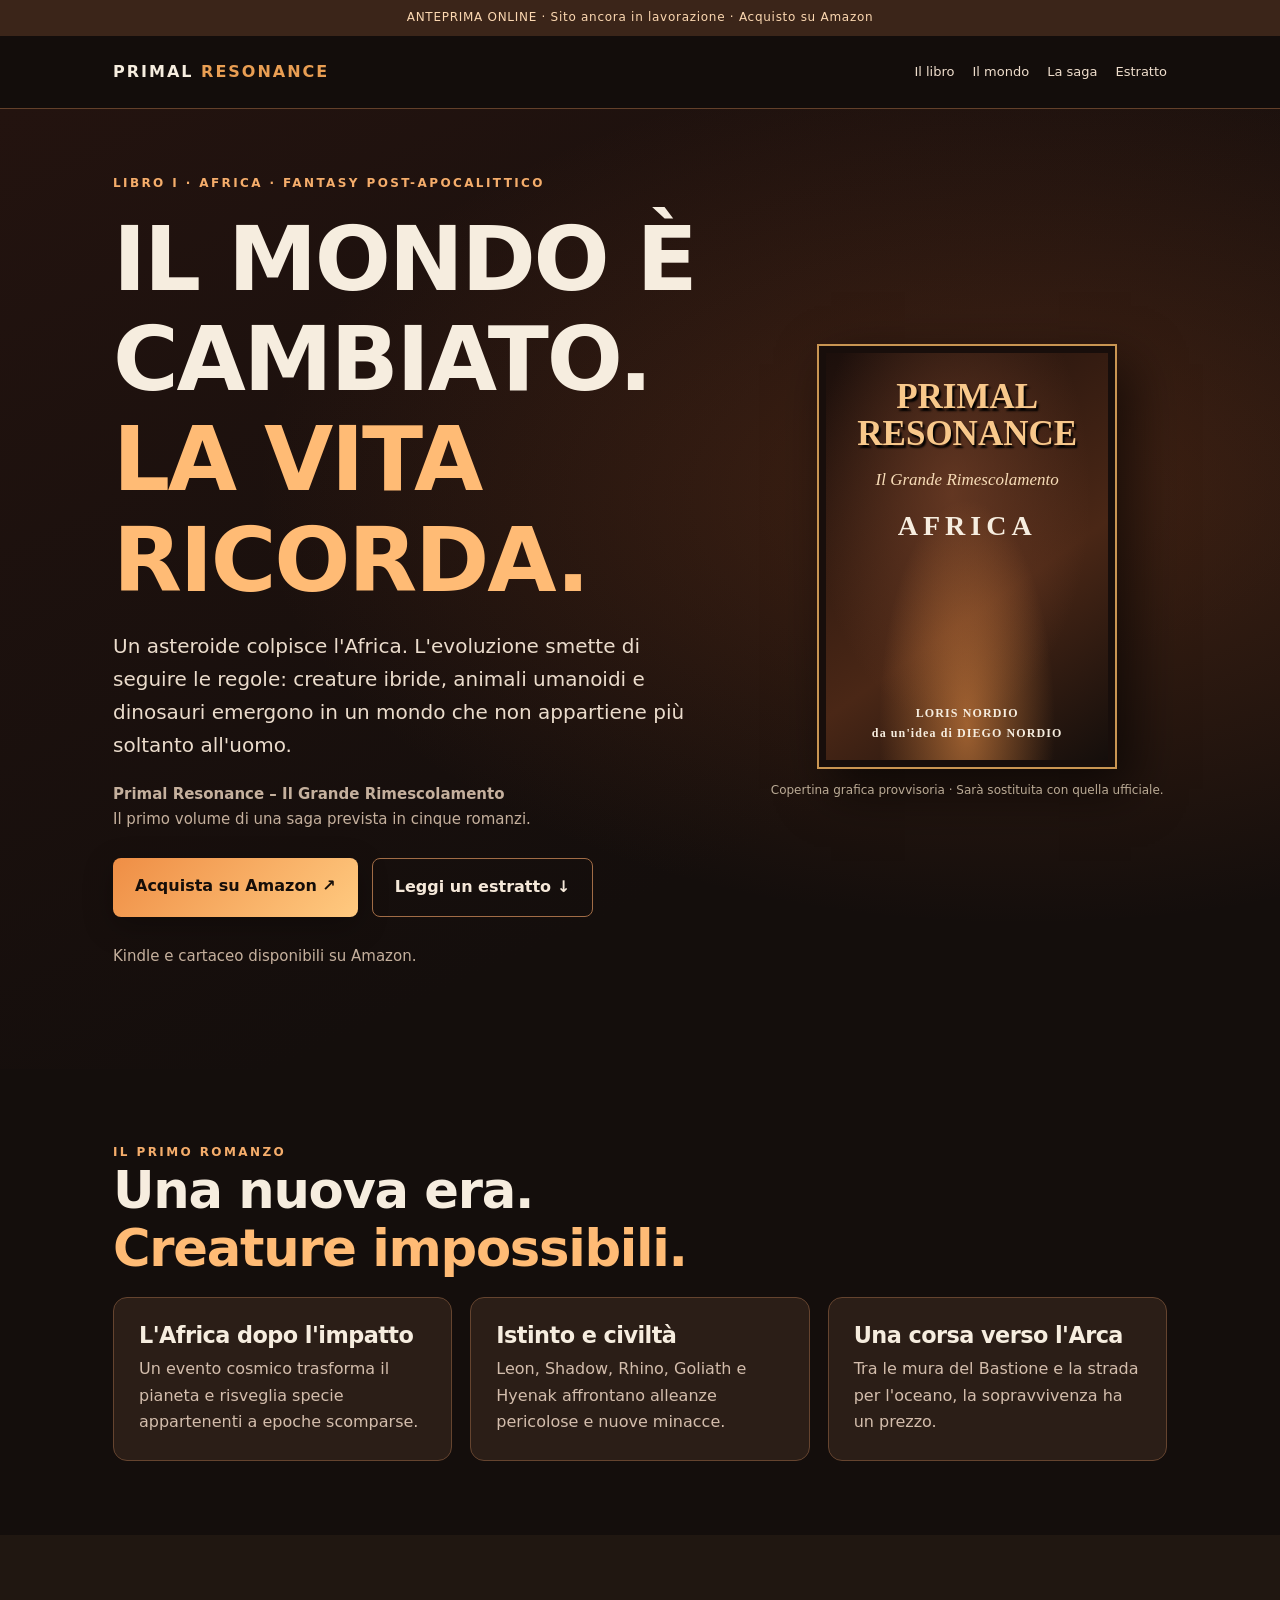
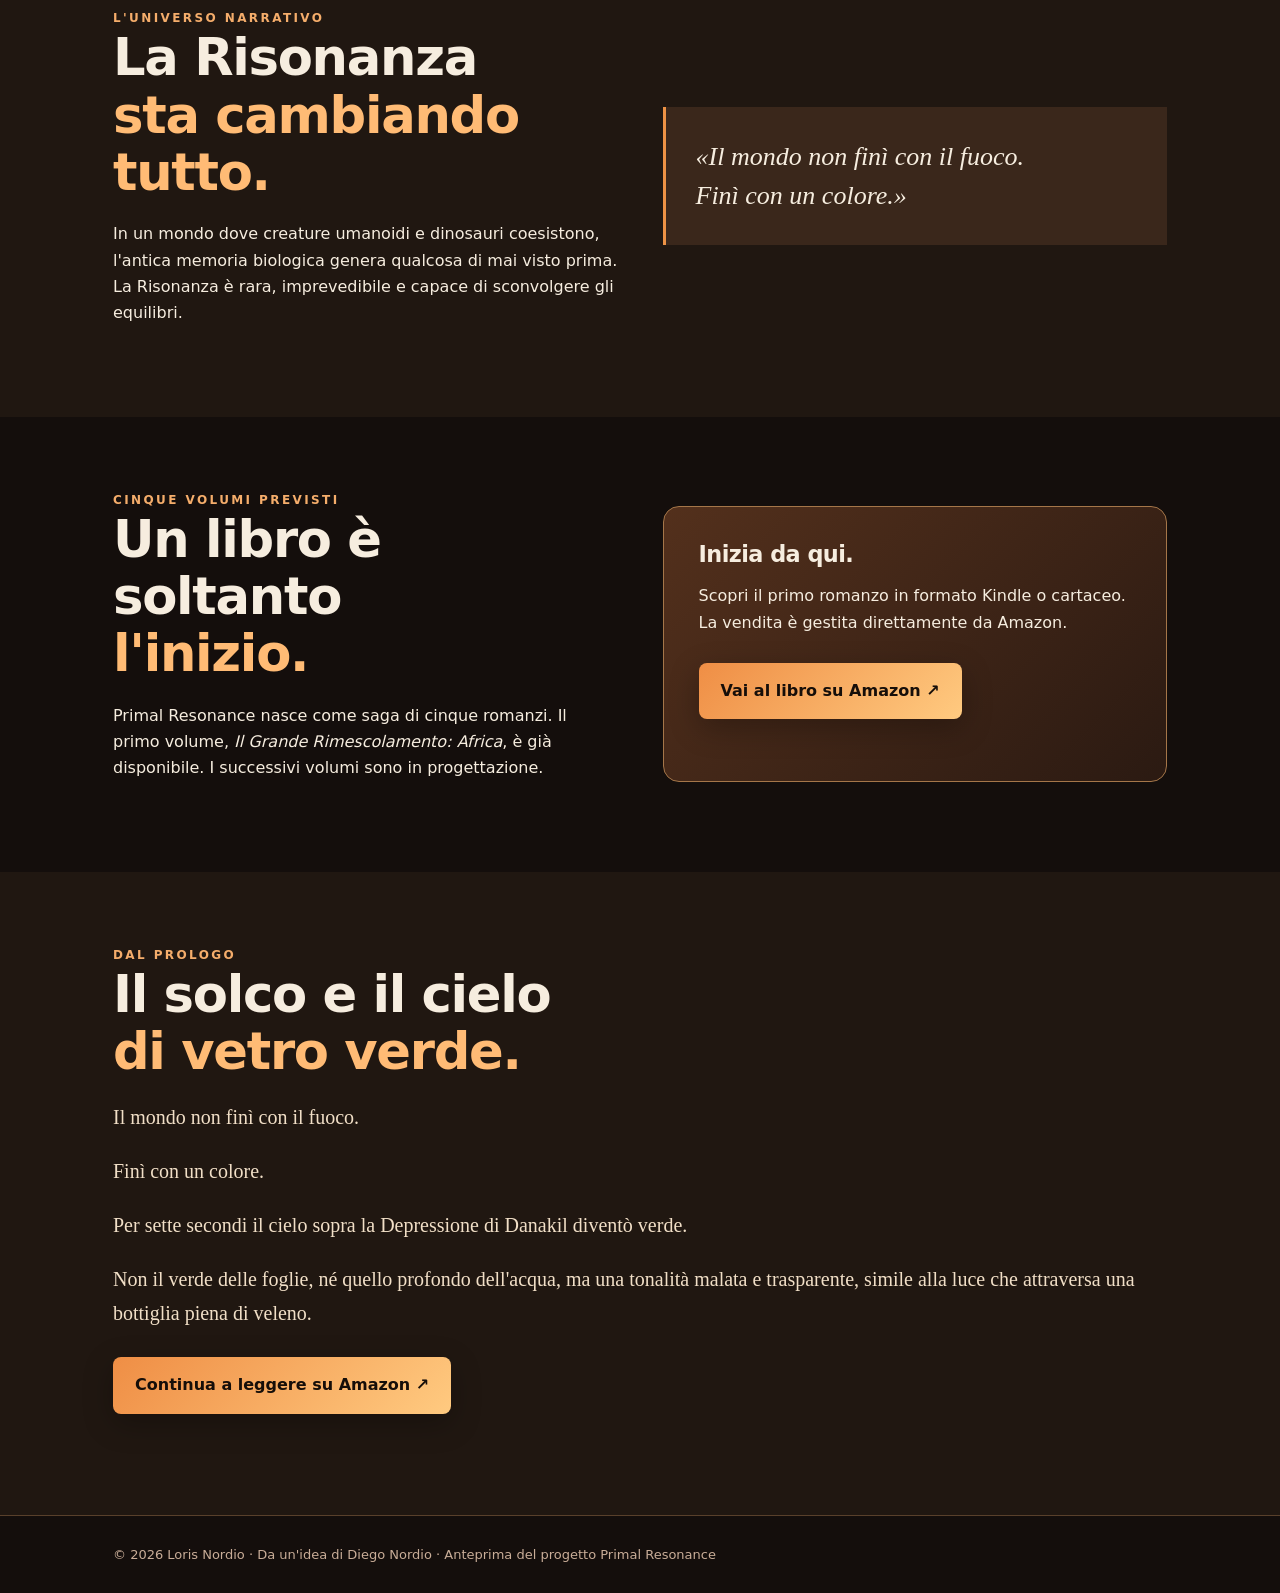
==== previews/primal-resonance/index.html @ 7b635b65 "Add standalone Primal Resonance book site preview" ====
<!doctype html>
<html lang="it"><head><meta charset="UTF-8"><meta name="viewport" content="width=device-width,initial-scale=1"><meta name="robots" content="noindex,nofollow"><meta name="theme-color" content="#150f0c"><title>Primal Resonance · Anteprima del sito</title><meta name="description" content="Primal Resonance - Il Grande Rimescolamento: Africa. Il primo romanzo di una saga prevista in cinque libri.">
<style>
:root{color-scheme:dark}*{box-sizing:border-box}html{scroll-behavior:smooth}body{margin:0;color:#f6eddf;background:#140e0c;font:16px/1.65 system-ui,Segoe UI,Arial,sans-serif}a{color:inherit}h1,h2,h3{line-height:1.12;letter-spacing:-.025em}h1{font-size:clamp(3.4rem,7vw,6.3rem);text-transform:uppercase;margin:15px 0 20px}h2{font-size:clamp(2.25rem,4vw,3.6rem);margin:0 0 20px}h3{font-size:1.4rem;margin:0 0 8px}.gold{color:#ffbb75}.wrap{max-width:1100px;margin:auto;padding:0 23px}.top-note{text-align:center;background:#3b2519;padding:8px 20px;font-size:12px;letter-spacing:.06em;color:#fcd8b1}.navbar{border-bottom:1px solid #63402a;background:#140e0cee;position:sticky;top:0;z-index:4;backdrop-filter:blur(14px)}.navinner{min-height:72px;display:flex;align-items:center;justify-content:space-between;gap:15px}.logo{font-weight:900;text-decoration:none;letter-spacing:2px}.logo b{color:#e99e53}nav{display:flex;gap:18px;flex-wrap:wrap}nav a{font-size:13px;color:#efdecd;text-decoration:none}.hero{padding:65px 0 85px;background:radial-gradient(ellipse at 80% 40%,#a24e234e,transparent 53%),linear-gradient(155deg,#23130f,#140e0c 70%)}.hero-grid{display:grid;grid-template-columns:1.2fr .8fr;align-items:center;gap:55px}.kicker{font-weight:900;text-transform:uppercase;font-size:12px;letter-spacing:2.4px;color:#f5ad6b}.lead{font-size:20px;color:#ebdccc}.detail{color:#c5b09d;font-size:15px}.actions{display:flex;gap:14px;flex-wrap:wrap;margin:27px 0}.button{display:inline-block;border-radius:8px;padding:15px 22px;text-align:center;text-decoration:none;color:#160e09;font-weight:800;background:linear-gradient(135deg,#ef8e45,#ffca80);box-shadow:0 9px 30px #0004}.button.outline{color:#f5e8d9;border:1px solid #a16c46;background:transparent;box-shadow:none}.cover{max-width:300px;height:425px;margin:0 auto;border:2px solid #c99552;box-shadow:14px 20px 48px #0009,inset 0 0 0 7px #180e0b;display:flex;flex-direction:column;justify-content:space-between;align-items:center;text-align:center;padding:33px 20px 24px;background:radial-gradient(ellipse at 50% 90%,#fb9b4b89,transparent 42%),radial-gradient(ellipse at 45% 35%,#80482d96,transparent 60%),linear-gradient(145deg,#1a0e0b,#4a2716 60%,#120d0b)}.cover-title{font:900 35px/1.05 Georgia,serif;text-shadow:2px 3px 2px #000;color:#f8c88b}.cover-sub{font:italic 17px Georgia,serif;margin-top:17px;color:#f7dcb7}.cover-africa{font:900 28px Georgia,serif;letter-spacing:5px;margin-top:20px}.cover-by{font:600 12px/1.7 Georgia,serif;letter-spacing:1.1px}.cover-tip{font-size:12px;color:#baaa95;text-align:center}.section{padding:74px 0}.light{background:#201711}.cards{display:grid;grid-template-columns:repeat(3,1fr);gap:18px}.card{padding:25px;background:#2b1e17;border:1px solid #65442f;border-radius:14px}.card p{color:#d3bdac;margin:8px 0 0}.two{display:grid;grid-template-columns:1fr 1fr;gap:45px;align-items:center}.quote{padding:30px;border-left:3px solid #ed9245;background:#3a271b;font:italic 26px/1.5 Georgia,serif}.panel{padding:35px;background:linear-gradient(135deg,#53301c,#2b1a12);border:1px solid #a57649;border-radius:16px}.excerpt{font:20px/1.7 Georgia,serif;color:#f1dfc7}.footer{border-top:1px solid #59402b;padding:28px 0;color:#c9ad98;font-size:13px}
@media(max-width:800px){.navinner{display:block;padding:14px 0}nav{gap:12px;margin-top:10px}.hero-grid,.two{grid-template-columns:1fr;gap:34px}.cards{grid-template-columns:1fr}.hero{padding:45px 0}.section{padding:55px 0}.cover{width:240px;height:350px}.cover-title{font-size:27px}.cover-africa{font-size:22px}.actions .button{width:100%}}
</style></head><body>
<div class="top-note">ANTEPRIMA ONLINE · Sito ancora in lavorazione · Acquisto su Amazon</div>
<header class="navbar"><div class="wrap navinner"><a class="logo" href="#inizio">PRIMAL <b>RESONANCE</b></a><nav><a href="#libro">Il libro</a><a href="#mondo">Il mondo</a><a href="#saga">La saga</a><a href="#estratto">Estratto</a></nav></div></header>
<main>
<section id="inizio" class="hero"><div class="wrap hero-grid"><div><div class="kicker">Libro I · Africa · Fantasy post-apocalittico</div><h1>Il mondo è cambiato.<br><span class="gold">La vita ricorda.</span></h1><p class="lead">Un asteroide colpisce l'Africa. L'evoluzione smette di seguire le regole: creature ibride, animali umanoidi e dinosauri emergono in un mondo che non appartiene più soltanto all'uomo.</p><p class="detail"><b>Primal Resonance – Il Grande Rimescolamento</b><br>Il primo volume di una saga prevista in cinque romanzi.</p><div class="actions"><a class="button" href="https://amzn.eu/d/0b8uxU1U" target="_blank" rel="noopener">Acquista su Amazon ↗</a><a class="button outline" href="#estratto">Leggi un estratto ↓</a></div><p class="detail">Kindle e cartaceo disponibili su Amazon.</p></div><div><div class="cover" role="img" aria-label="Illustrazione provvisoria della copertina Primal Resonance"><div><div class="cover-title">PRIMAL<br>RESONANCE</div><div class="cover-sub">Il Grande Rimescolamento</div><div class="cover-africa">AFRICA</div></div><div class="cover-by">LORIS NORDIO<br>da un'idea di DIEGO NORDIO</div></div><p class="cover-tip">Copertina grafica provvisoria · Sarà sostituita con quella ufficiale.</p></div></div></section>
<section id="libro" class="section"><div class="wrap"><div class="kicker">Il primo romanzo</div><h2>Una nuova era.<br><span class="gold">Creature impossibili.</span></h2><div class="cards"><div class="card"><h3>L'Africa dopo l'impatto</h3><p>Un evento cosmico trasforma il pianeta e risveglia specie appartenenti a epoche scomparse.</p></div><div class="card"><h3>Istinto e civiltà</h3><p>Leon, Shadow, Rhino, Goliath e Hyenak affrontano alleanze pericolose e nuove minacce.</p></div><div class="card"><h3>Una corsa verso l'Arca</h3><p>Tra le mura del Bastione e la strada per l'oceano, la sopravvivenza ha un prezzo.</p></div></div></div></section>
<section id="mondo" class="section light"><div class="wrap two"><div><div class="kicker">L'universo narrativo</div><h2>La Risonanza<br><span class="gold">sta cambiando tutto.</span></h2><p>In un mondo dove creature umanoidi e dinosauri coesistono, l'antica memoria biologica genera qualcosa di mai visto prima. La Risonanza è rara, imprevedibile e capace di sconvolgere gli equilibri.</p></div><div class="quote">«Il mondo non finì con il fuoco.<br>Finì con un colore.»</div></div></section>
<section id="saga" class="section"><div class="wrap two"><div><div class="kicker">Cinque volumi previsti</div><h2>Un libro è soltanto<br><span class="gold">l'inizio.</span></h2><p>Primal Resonance nasce come saga di cinque romanzi. Il primo volume, <i>Il Grande Rimescolamento: Africa</i>, è già disponibile. I successivi volumi sono in progettazione.</p></div><div class="panel"><h3>Inizia da qui.</h3><p>Scopri il primo romanzo in formato Kindle o cartaceo. La vendita è gestita direttamente da Amazon.</p><div class="actions"><a class="button" href="https://amzn.eu/d/0b8uxU1U" target="_blank" rel="noopener">Vai al libro su Amazon ↗</a></div></div></div></section>
<section id="estratto" class="section light"><div class="wrap"><div class="kicker">Dal prologo</div><h2>Il solco e il cielo<br><span class="gold">di vetro verde.</span></h2><div class="excerpt"><p>Il mondo non finì con il fuoco.</p><p>Finì con un colore.</p><p>Per sette secondi il cielo sopra la Depressione di Danakil diventò verde.</p><p>Non il verde delle foglie, né quello profondo dell'acqua, ma una tonalità malata e trasparente, simile alla luce che attraversa una bottiglia piena di veleno.</p></div><div class="actions"><a class="button" href="https://amzn.eu/d/0b8uxU1U" target="_blank" rel="noopener">Continua a leggere su Amazon ↗</a></div></div></section>
</main><footer class="footer"><div class="wrap">© 2026 Loris Nordio · Da un'idea di Diego Nordio · Anteprima del progetto Primal Resonance</div></footer>
</body></html>
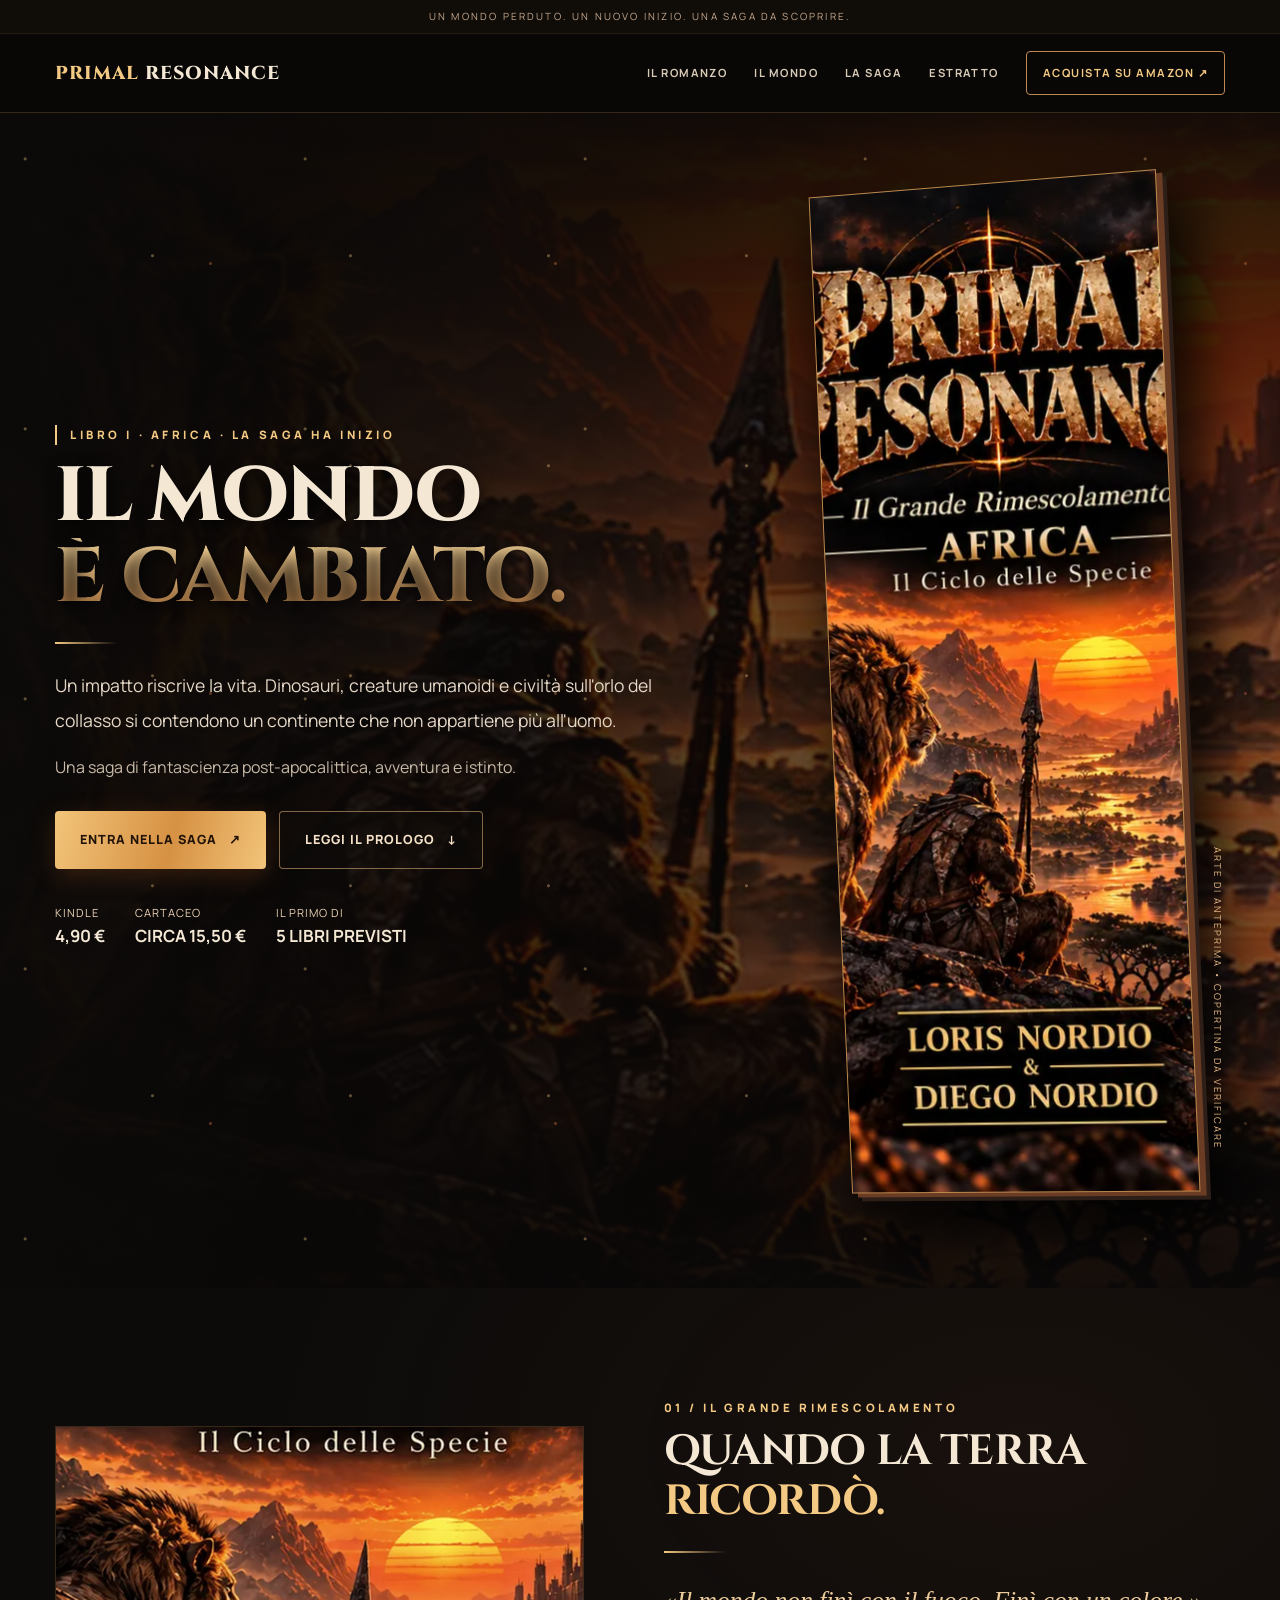
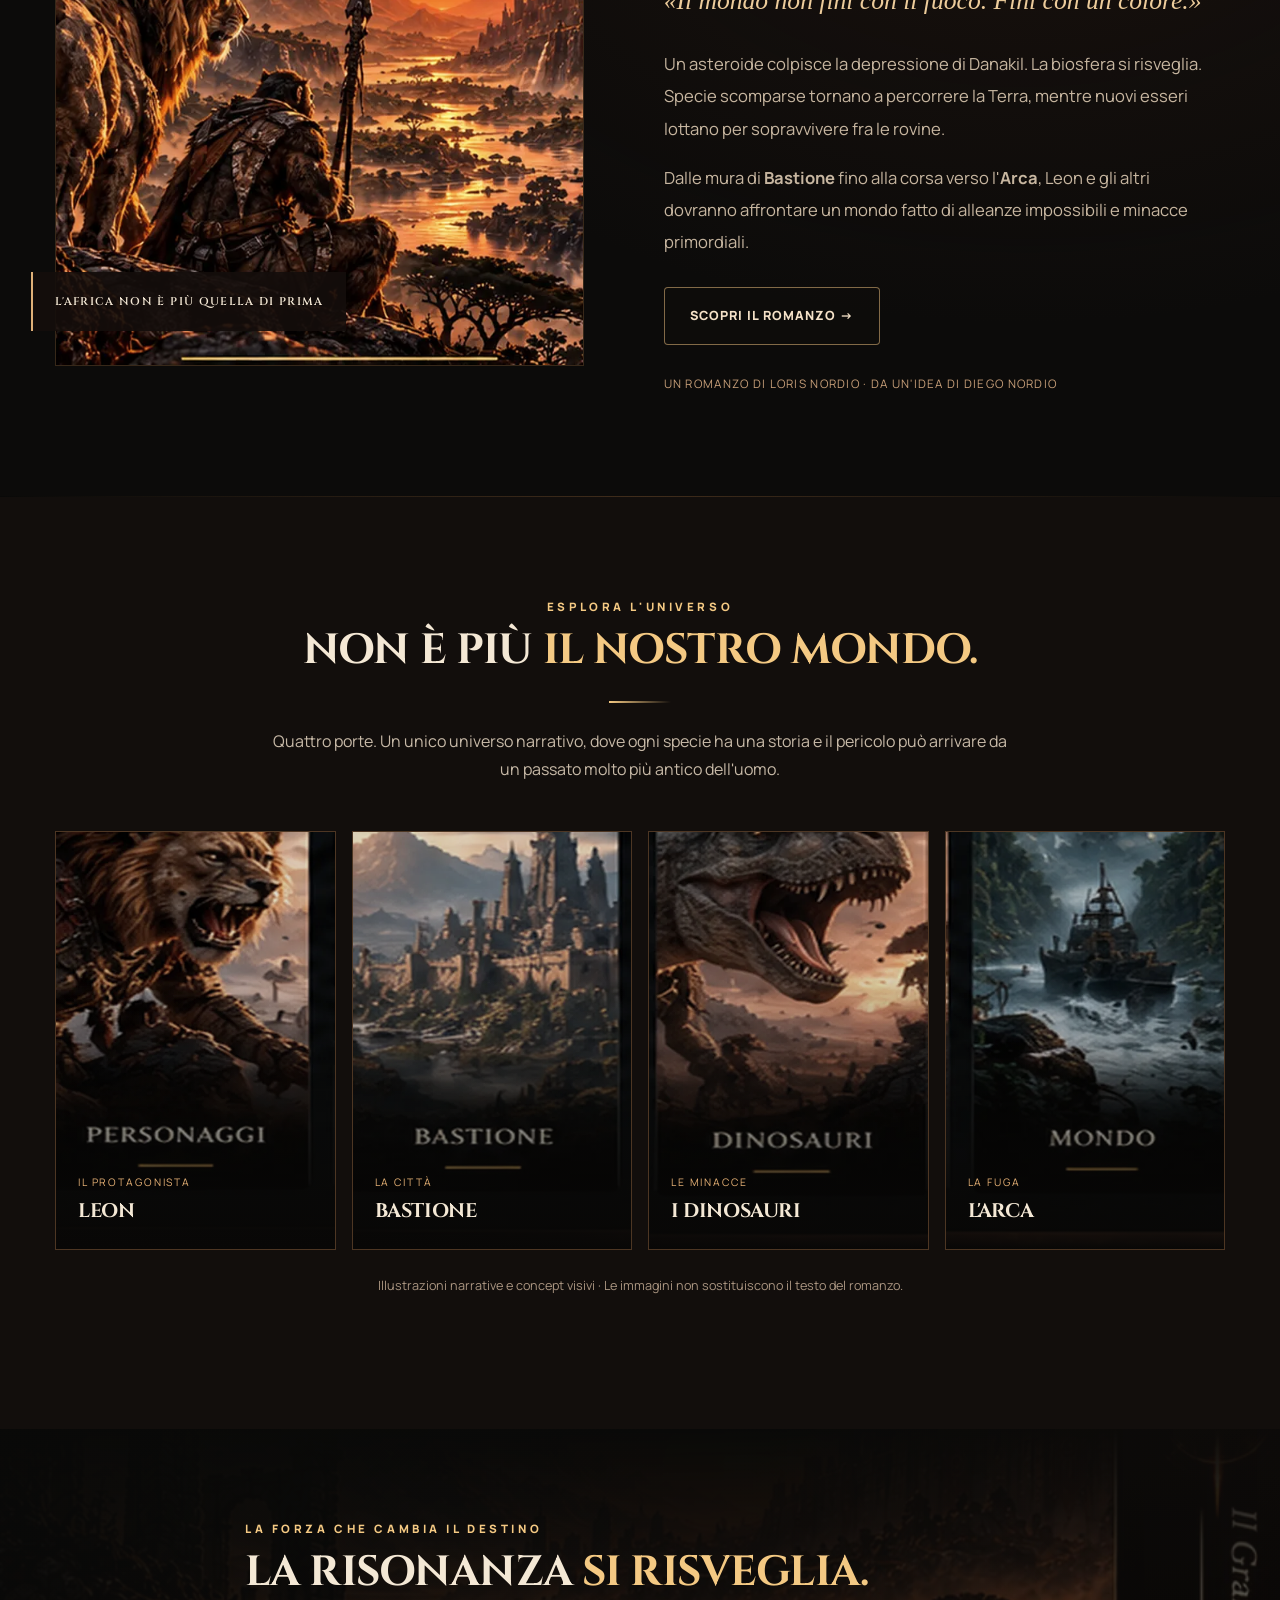
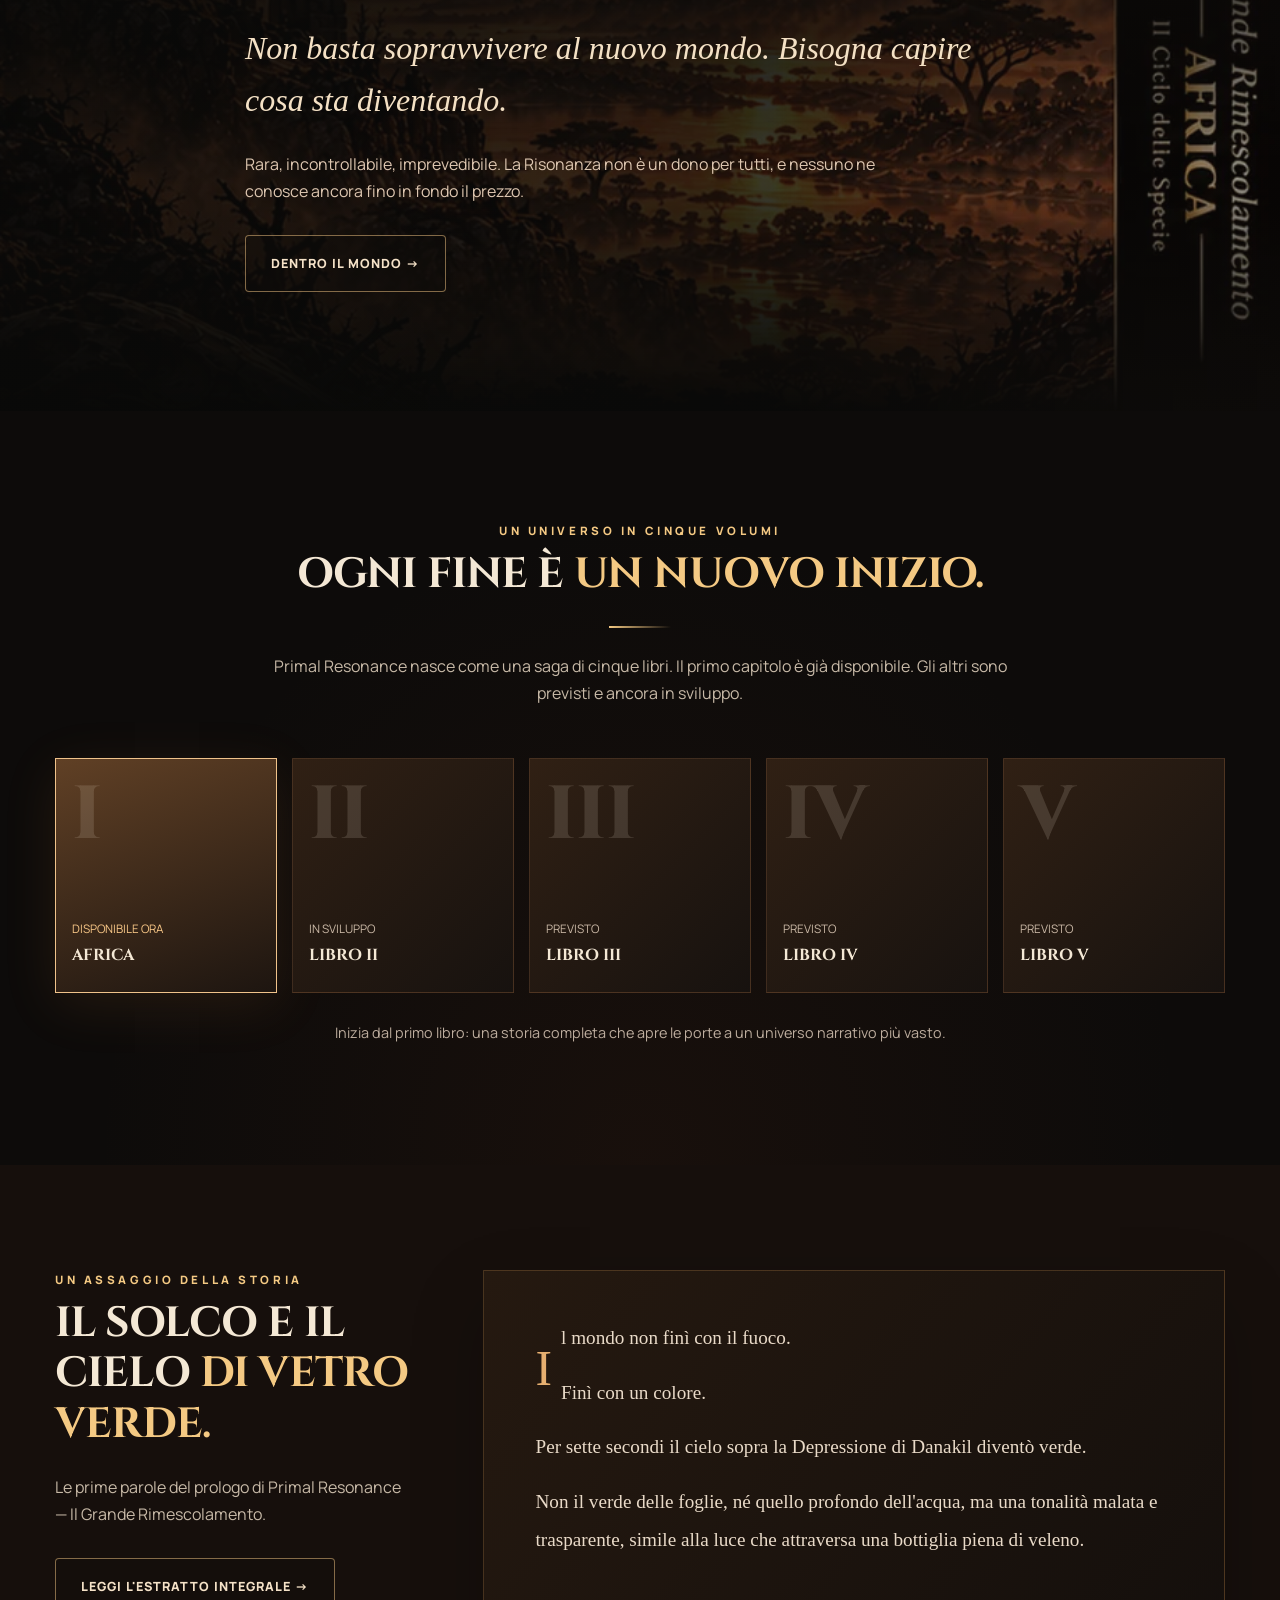
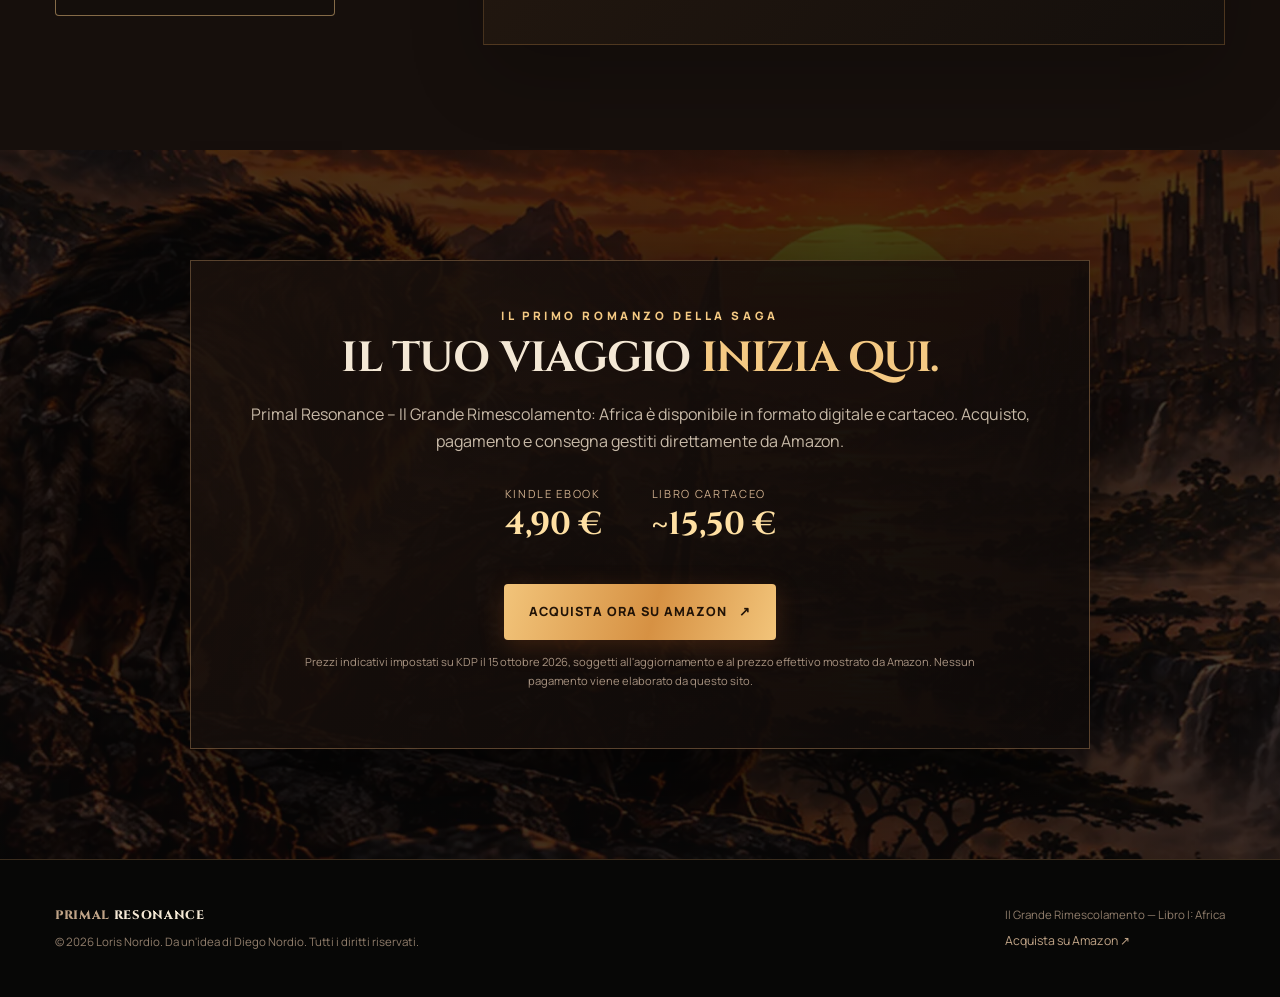
==== commit b597a8b7: "Launch Primal Resonance cinematic five-page preview" ====
--- a/previews/primal-resonance/index.html
+++ b/previews/primal-resonance/index.html
@@ -1,16 +1,9 @@
-<!doctype html>
-<html lang="it"><head><meta charset="UTF-8"><meta name="viewport" content="width=device-width,initial-scale=1"><meta name="robots" content="noindex,nofollow"><meta name="theme-color" content="#150f0c"><title>Primal Resonance · Anteprima del sito</title><meta name="description" content="Primal Resonance - Il Grande Rimescolamento: Africa. Il primo romanzo di una saga prevista in cinque libri.">
-<style>
-:root{color-scheme:dark}*{box-sizing:border-box}html{scroll-behavior:smooth}body{margin:0;color:#f6eddf;background:#140e0c;font:16px/1.65 system-ui,Segoe UI,Arial,sans-serif}a{color:inherit}h1,h2,h3{line-height:1.12;letter-spacing:-.025em}h1{font-size:clamp(3.4rem,7vw,6.3rem);text-transform:uppercase;margin:15px 0 20px}h2{font-size:clamp(2.25rem,4vw,3.6rem);margin:0 0 20px}h3{font-size:1.4rem;margin:0 0 8px}.gold{color:#ffbb75}.wrap{max-width:1100px;margin:auto;padding:0 23px}.top-note{text-align:center;background:#3b2519;padding:8px 20px;font-size:12px;letter-spacing:.06em;color:#fcd8b1}.navbar{border-bottom:1px solid #63402a;background:#140e0cee;position:sticky;top:0;z-index:4;backdrop-filter:blur(14px)}.navinner{min-height:72px;display:flex;align-items:center;justify-content:space-between;gap:15px}.logo{font-weight:900;text-decoration:none;letter-spacing:2px}.logo b{color:#e99e53}nav{display:flex;gap:18px;flex-wrap:wrap}nav a{font-size:13px;color:#efdecd;text-decoration:none}.hero{padding:65px 0 85px;background:radial-gradient(ellipse at 80% 40%,#a24e234e,transparent 53%),linear-gradient(155deg,#23130f,#140e0c 70%)}.hero-grid{display:grid;grid-template-columns:1.2fr .8fr;align-items:center;gap:55px}.kicker{font-weight:900;text-transform:uppercase;font-size:12px;letter-spacing:2.4px;color:#f5ad6b}.lead{font-size:20px;color:#ebdccc}.detail{color:#c5b09d;font-size:15px}.actions{display:flex;gap:14px;flex-wrap:wrap;margin:27px 0}.button{display:inline-block;border-radius:8px;padding:15px 22px;text-align:center;text-decoration:none;color:#160e09;font-weight:800;background:linear-gradient(135deg,#ef8e45,#ffca80);box-shadow:0 9px 30px #0004}.button.outline{color:#f5e8d9;border:1px solid #a16c46;background:transparent;box-shadow:none}.cover{max-width:300px;height:425px;margin:0 auto;border:2px solid #c99552;box-shadow:14px 20px 48px #0009,inset 0 0 0 7px #180e0b;display:flex;flex-direction:column;justify-content:space-between;align-items:center;text-align:center;padding:33px 20px 24px;background:radial-gradient(ellipse at 50% 90%,#fb9b4b89,transparent 42%),radial-gradient(ellipse at 45% 35%,#80482d96,transparent 60%),linear-gradient(145deg,#1a0e0b,#4a2716 60%,#120d0b)}.cover-title{font:900 35px/1.05 Georgia,serif;text-shadow:2px 3px 2px #000;color:#f8c88b}.cover-sub{font:italic 17px Georgia,serif;margin-top:17px;color:#f7dcb7}.cover-africa{font:900 28px Georgia,serif;letter-spacing:5px;margin-top:20px}.cover-by{font:600 12px/1.7 Georgia,serif;letter-spacing:1.1px}.cover-tip{font-size:12px;color:#baaa95;text-align:center}.section{padding:74px 0}.light{background:#201711}.cards{display:grid;grid-template-columns:repeat(3,1fr);gap:18px}.card{padding:25px;background:#2b1e17;border:1px solid #65442f;border-radius:14px}.card p{color:#d3bdac;margin:8px 0 0}.two{display:grid;grid-template-columns:1fr 1fr;gap:45px;align-items:center}.quote{padding:30px;border-left:3px solid #ed9245;background:#3a271b;font:italic 26px/1.5 Georgia,serif}.panel{padding:35px;background:linear-gradient(135deg,#53301c,#2b1a12);border:1px solid #a57649;border-radius:16px}.excerpt{font:20px/1.7 Georgia,serif;color:#f1dfc7}.footer{border-top:1px solid #59402b;padding:28px 0;color:#c9ad98;font-size:13px}
-@media(max-width:800px){.navinner{display:block;padding:14px 0}nav{gap:12px;margin-top:10px}.hero-grid,.two{grid-template-columns:1fr;gap:34px}.cards{grid-template-columns:1fr}.hero{padding:45px 0}.section{padding:55px 0}.cover{width:240px;height:350px}.cover-title{font-size:27px}.cover-africa{font-size:22px}.actions .button{width:100%}}
-</style></head><body>
-<div class="top-note">ANTEPRIMA ONLINE · Sito ancora in lavorazione · Acquisto su Amazon</div>
-<header class="navbar"><div class="wrap navinner"><a class="logo" href="#inizio">PRIMAL <b>RESONANCE</b></a><nav><a href="#libro">Il libro</a><a href="#mondo">Il mondo</a><a href="#saga">La saga</a><a href="#estratto">Estratto</a></nav></div></header>
-<main>
-<section id="inizio" class="hero"><div class="wrap hero-grid"><div><div class="kicker">Libro I · Africa · Fantasy post-apocalittico</div><h1>Il mondo è cambiato.<br><span class="gold">La vita ricorda.</span></h1><p class="lead">Un asteroide colpisce l'Africa. L'evoluzione smette di seguire le regole: creature ibride, animali umanoidi e dinosauri emergono in un mondo che non appartiene più soltanto all'uomo.</p><p class="detail"><b>Primal Resonance – Il Grande Rimescolamento</b><br>Il primo volume di una saga prevista in cinque romanzi.</p><div class="actions"><a class="button" href="https://amzn.eu/d/0b8uxU1U" target="_blank" rel="noopener">Acquista su Amazon ↗</a><a class="button outline" href="#estratto">Leggi un estratto ↓</a></div><p class="detail">Kindle e cartaceo disponibili su Amazon.</p></div><div><div class="cover" role="img" aria-label="Illustrazione provvisoria della copertina Primal Resonance"><div><div class="cover-title">PRIMAL<br>RESONANCE</div><div class="cover-sub">Il Grande Rimescolamento</div><div class="cover-africa">AFRICA</div></div><div class="cover-by">LORIS NORDIO<br>da un'idea di DIEGO NORDIO</div></div><p class="cover-tip">Copertina grafica provvisoria · Sarà sostituita con quella ufficiale.</p></div></div></section>
-<section id="libro" class="section"><div class="wrap"><div class="kicker">Il primo romanzo</div><h2>Una nuova era.<br><span class="gold">Creature impossibili.</span></h2><div class="cards"><div class="card"><h3>L'Africa dopo l'impatto</h3><p>Un evento cosmico trasforma il pianeta e risveglia specie appartenenti a epoche scomparse.</p></div><div class="card"><h3>Istinto e civiltà</h3><p>Leon, Shadow, Rhino, Goliath e Hyenak affrontano alleanze pericolose e nuove minacce.</p></div><div class="card"><h3>Una corsa verso l'Arca</h3><p>Tra le mura del Bastione e la strada per l'oceano, la sopravvivenza ha un prezzo.</p></div></div></div></section>
-<section id="mondo" class="section light"><div class="wrap two"><div><div class="kicker">L'universo narrativo</div><h2>La Risonanza<br><span class="gold">sta cambiando tutto.</span></h2><p>In un mondo dove creature umanoidi e dinosauri coesistono, l'antica memoria biologica genera qualcosa di mai visto prima. La Risonanza è rara, imprevedibile e capace di sconvolgere gli equilibri.</p></div><div class="quote">«Il mondo non finì con il fuoco.<br>Finì con un colore.»</div></div></section>
-<section id="saga" class="section"><div class="wrap two"><div><div class="kicker">Cinque volumi previsti</div><h2>Un libro è soltanto<br><span class="gold">l'inizio.</span></h2><p>Primal Resonance nasce come saga di cinque romanzi. Il primo volume, <i>Il Grande Rimescolamento: Africa</i>, è già disponibile. I successivi volumi sono in progettazione.</p></div><div class="panel"><h3>Inizia da qui.</h3><p>Scopri il primo romanzo in formato Kindle o cartaceo. La vendita è gestita direttamente da Amazon.</p><div class="actions"><a class="button" href="https://amzn.eu/d/0b8uxU1U" target="_blank" rel="noopener">Vai al libro su Amazon ↗</a></div></div></div></section>
-<section id="estratto" class="section light"><div class="wrap"><div class="kicker">Dal prologo</div><h2>Il solco e il cielo<br><span class="gold">di vetro verde.</span></h2><div class="excerpt"><p>Il mondo non finì con il fuoco.</p><p>Finì con un colore.</p><p>Per sette secondi il cielo sopra la Depressione di Danakil diventò verde.</p><p>Non il verde delle foglie, né quello profondo dell'acqua, ma una tonalità malata e trasparente, simile alla luce che attraversa una bottiglia piena di veleno.</p></div><div class="actions"><a class="button" href="https://amzn.eu/d/0b8uxU1U" target="_blank" rel="noopener">Continua a leggere su Amazon ↗</a></div></div></section>
-</main><footer class="footer"><div class="wrap">© 2026 Loris Nordio · Da un'idea di Diego Nordio · Anteprima del progetto Primal Resonance</div></footer>
-</body></html>+<!doctype html><html lang="it"><head><meta charset="utf-8"><meta name="viewport" content="width=device-width,initial-scale=1"><meta name="theme-color" content="#100b0a"><meta name="robots" content="noindex,nofollow" data-replace-on-production="index,follow"><title>Primal Resonance | Il Grande Rimescolamento: Africa – Romanzo fantasy post-apocalittico</title><meta name="description" content="Scopri Primal Resonance, il primo romanzo di una saga di 5 libri: animali umanoidi, dinosauri, Risonanza e sopravvivenza in un’Africa post-apocalittica. Kindle e cartaceo su Amazon."><link rel="icon" href="assets/favicon.svg" type="image/svg+xml"><link rel="stylesheet" href="assets/style.css"><meta property="og:type" content="website"><meta property="og:title" content="Primal Resonance | Il Grande Rimescolamento: Africa – Romanzo fantasy post-apocalittico"><meta property="og:description" content="Scopri Primal Resonance, il primo romanzo di una saga di 5 libri: animali umanoidi, dinosauri, Risonanza e sopravvivenza in un’Africa post-apocalittica. Kindle e cartaceo su Amazon."><meta property="og:image" content="assets/copertina-anteprima.webp"><meta name="twitter:card" content="summary_large_image"><script type="application/ld+json">{"@context":"https://schema.org","@type":"Book","name":"Primal Resonance – Il Grande Rimescolamento: Il Ciclo delle Specie – Libro I: Africa","author":{"@type":"Person","name":"Loris Nordio"},"inLanguage":"it","genre":["Fantascienza post-apocalittica","Fantasy","Avventura"],"url":"https://www.amazon.it/dp/B0HM3ZZCLX","description":"Romanzo post-apocalittico ambientato in un'Africa trasformata da un evento cosmico; primo libro di una saga prevista di cinque romanzi."}</script></head><body><div class="topline">Un mondo perduto. Un nuovo inizio. Una saga da scoprire.</div><header class="nav-wrap"><div class="container nav"><a class="brand" href="index.html">PRIMAL <i>RESONANCE</i></a><button class="mobile-nav-button" aria-label="Apri navigazione" aria-expanded="false">☰</button><nav class="nav-links" aria-label="Navigazione principale"><a href="romanzo.html" class="">Il romanzo</a><a href="mondo.html" class="">Il mondo</a><a href="saga.html" class="">La saga</a><a href="estratto.html" class="">Estratto</a><a class="nav-cta" href="https://www.amazon.it/dp/B0HM3ZZCLX" target="_blank" rel="noopener noreferrer">Acquista su Amazon ↗</a></nav></div></header>
+<main><section class="hero" id="inizio"><div class="container hero-inner"><div><div class="eyebrow hero-kicker">Libro I · Africa · La saga ha inizio</div><h1><span class="line">IL MONDO</span><span class="line gold">È CAMBIATO.</span></h1><div class="dash"></div><p class="hero-lead">Un impatto riscrive la vita. Dinosauri, creature umanoidi e civiltà sull'orlo del collasso si contendono un continente che non appartiene più all'uomo.</p><p class="muted">Una saga di fantascienza post-apocalittica, avventura e istinto.</p><div class="btn-row"><a class="btn btn-gold" href="https://www.amazon.it/dp/B0HM3ZZCLX" target="_blank" rel="noopener noreferrer">Entra nella saga <span aria-hidden="true">↗</span></a><a class="btn btn-outline" href="estratto.html">Leggi il prologo <span aria-hidden="true">↓</span></a></div><div class="hero-foot"><div>Kindle<b>4,90 €</b></div><div>Cartaceo<b>Circa 15,50 €</b></div><div>Il primo di<b>5 libri previsti</b></div></div></div><div class="book-stage"><div class="book-halo"></div><div class="book-frame"><img src="assets/copertina-anteprima.webp" alt="Illustrazione provvisoria per la copertina di Primal Resonance, Il Grande Rimescolamento: Africa" fetchpriority="high" width="640" height="1010"></div><span class="stage-label">Arte di anteprima • copertina da verificare</span></div></div></section>
+<section class="story" id="storia"><div class="container two"><div class="story-img"><img src="assets/leon-e-bastione.webp" loading="lazy" alt="Leone umanoide e viaggiatore armato osservano la città fortificata al tramonto" width="920" height="670"><div class="image-stamp">L'AFRICA NON È PIÙ QUELLA DI PRIMA</div></div><div class="story-copy"><div class="eyebrow">01 / Il Grande Rimescolamento</div><h2>QUANDO LA TERRA <span class="gold">RICORDÒ.</span></h2><div class="dash"></div><p class="intro">«Il mondo non finì con il fuoco. Finì con un colore.»</p><p class="text-lg">Un asteroide colpisce la depressione di Danakil. La biosfera si risveglia. Specie scomparse tornano a percorrere la Terra, mentre nuovi esseri lottano per sopravvivere fra le rovine.</p><p class="text-lg">Dalle mura di <b>Bastione</b> fino alla corsa verso l'<b>Arca</b>, Leon e gli altri dovranno affrontare un mondo fatto di alleanze impossibili e minacce primordiali.</p><div class="btn-row"><a class="btn btn-outline" href="romanzo.html">Scopri il romanzo →</a></div><div class="signature">UN ROMANZO DI LORIS NORDIO · DA UN'IDEA DI DIEGO NORDIO</div></div></div></section>
+<div class="dark-rule"></div><section class="world" id="esplora"><div class="container"><div class="section-header"><div class="eyebrow">Esplora l'universo</div><h2>NON È PIÙ <span class="gold">IL NOSTRO MONDO.</span></h2><div class="dash"></div><p class="muted">Quattro porte. Un unico universo narrativo, dove ogni specie ha una storia e il pericolo può arrivare da un passato molto più antico dell'uomo.</p></div><div class="world-grid"><a class="world-card" href="mondo.html#leon"><img src="assets/leon-ritratto.webp" loading="lazy" alt="Illustrazione del guerriero leone umanoide" width="430" height="740"><div class="card-label"><span>Il protagonista</span><h3>Leon</h3></div></a><a class="world-card" href="mondo.html#bastione"><img src="assets/bastione-citta.webp" loading="lazy" alt="La città fortificata di Bastione" width="430" height="740"><div class="card-label"><span>La città</span><h3>Bastione</h3></div></a><a class="world-card" href="mondo.html#dinosauri"><img src="assets/dinosauro.webp" loading="lazy" alt="Dinosauro predatore in un mondo post-apocalittico" width="430" height="740"><div class="card-label"><span>Le minacce</span><h3>I dinosauri</h3></div></a><a class="world-card" href="mondo.html#arca"><img src="assets/mondo-arca.webp" loading="lazy" alt="Imbarcazione in un paesaggio post-apocalittico" width="430" height="740"><div class="card-label"><span>La fuga</span><h3>L'Arca</h3></div></a></div><p class="world-foot">Illustrazioni narrative e concept visivi · Le immagini non sostituiscono il testo del romanzo.</p></div></section>
+<section class="resonance"><div class="container resonance-copy"><div class="eyebrow">La forza che cambia il destino</div><h2>LA RISONANZA <span class="gold">SI RISVEGLIA.</span></h2><blockquote>Non basta sopravvivere al nuovo mondo. Bisogna capire cosa sta diventando.</blockquote><p>Rara, incontrollabile, imprevedibile. La Risonanza non è un dono per tutti, e nessuno ne conosce ancora fino in fondo il prezzo.</p><div class="btn-row"><a class="btn btn-outline" href="mondo.html">Dentro il mondo →</a></div></div></section>
+<section class="saga" id="saga"><div class="container"><div class="section-header"><div class="eyebrow">Un universo in cinque volumi</div><h2>OGNI FINE È <span class="gold">UN NUOVO INIZIO.</span></h2><div class="dash"></div><p class="muted">Primal Resonance nasce come una saga di cinque libri. Il primo capitolo è già disponibile. Gli altri sono previsti e ancora in sviluppo.</p></div><div class="saga-grid"><div class="volume live"><div class="num">I</div><div><small>DISPONIBILE ORA</small><br><strong>AFRICA</strong></div></div><div class="volume"><div class="num">II</div><div><small>IN SVILUPPO</small><br><strong>LIBRO II</strong></div></div><div class="volume"><div class="num">III</div><div><small>PREVISTO</small><br><strong>LIBRO III</strong></div></div><div class="volume"><div class="num">IV</div><div><small>PREVISTO</small><br><strong>LIBRO IV</strong></div></div><div class="volume"><div class="num">V</div><div><small>PREVISTO</small><br><strong>LIBRO V</strong></div></div></div><p class="saga-note">Inizia dal primo libro: una storia completa che apre le porte a un universo narrativo più vasto.</p></div></section>
+<section class="excerpt" id="anteprima"><div class="container excerpt-layout"><div><div class="eyebrow">Un assaggio della storia</div><h2>IL SOLCO E IL CIELO <span class="gold">DI VETRO VERDE.</span></h2><p class="muted">Le prime parole del prologo di Primal Resonance — Il Grande Rimescolamento.</p><div class="btn-row"><a class="btn btn-outline" href="estratto.html">Leggi l'estratto integrale →</a></div></div><div class="excerpt-right"><p class="dropcap">Il mondo non finì con il fuoco.</p><p>Finì con un colore.</p><p>Per sette secondi il cielo sopra la Depressione di Danakil diventò verde.</p><p>Non il verde delle foglie, né quello profondo dell'acqua, ma una tonalità malata e trasparente, simile alla luce che attraversa una bottiglia piena di veleno.</p></div></div></section>
+<section class="buy" id="acquista"><div class="container"><div class="purchase"><div class="eyebrow">Il primo romanzo della saga</div><h2>IL TUO VIAGGIO <span class="gold">INIZIA QUI.</span></h2><p class="muted">Primal Resonance – Il Grande Rimescolamento: Africa è disponibile in formato digitale e cartaceo. Acquisto, pagamento e consegna gestiti direttamente da Amazon.</p><div class="prices"><div class="price"><span class="format">Kindle eBook</span><strong>4,90 €</strong></div><div class="price"><span class="format">Libro cartaceo</span><strong>~15,50 €</strong></div></div><a class="btn btn-gold" href="https://www.amazon.it/dp/B0HM3ZZCLX" target="_blank" rel="noopener noreferrer">Acquista ora su Amazon <span aria-hidden="true">↗</span></a><p class="fineprint">Prezzi indicativi impostati su KDP il 15 ottobre 2026, soggetti all'aggiornamento e al prezzo effettivo mostrato da Amazon. Nessun pagamento viene elaborato da questo sito.</p></div></div></section>
+</main><footer class="footer"><div class="container footer-row"><div><a class="brand" href="index.html">PRIMAL <i>RESONANCE</i></a><p>© 2026 Loris Nordio. Da un'idea di Diego Nordio. Tutti i diritti riservati.</p></div><div><p>Il Grande Rimescolamento — Libro I: Africa</p><p><a href="https://www.amazon.it/dp/B0HM3ZZCLX" target="_blank" rel="noopener noreferrer">Acquista su Amazon ↗</a></p></div></div></footer><script src="assets/site.js" defer></script></body></html>
--- a/previews/primal-resonance/assets/style.css
+++ b/previews/primal-resonance/assets/style.css
@@ -0,0 +1,14 @@
+@import url('https://fonts.googleapis.com/css2?family=Cinzel:wght@400;500;600;700;800;900&family=Manrope:wght@400;500;600;700;800&display=swap');
+:root{--ink:#090908;--night:#110d0b;--coal:#191310;--coal2:#211711;--cream:#f4e8d5;--smoke:#c7b6a0;--muted:#a7927c;--copper:#d89752;--gold:#f4c983;--line:rgba(229,168,105,.23);--flame:#ef7934;--container:1170px}
+*{box-sizing:border-box}html{scroll-behavior:smooth;scroll-padding-top:88px}body{margin:0;background:var(--ink);color:var(--cream);font-family:Manrope,'Segoe UI',sans-serif;line-height:1.72;-webkit-font-smoothing:antialiased}a{color:inherit}button,a{-webkit-tap-highlight-color:transparent}img{max-width:100%;display:block}.container{width:min(var(--container),calc(100% - 44px));margin:auto}::selection{background:#f4ad67;color:#150e08}
+.topline{border-bottom:1px solid #9d6c3925;background:#100d0af0;color:#c6a98e;text-align:center;font-size:.62rem;letter-spacing:.22em;padding:8px 10px;text-transform:uppercase}.nav-wrap{position:sticky;top:0;z-index:100;background:rgba(9,8,7,.9);backdrop-filter:blur(18px);border-bottom:1px solid #f1b36e32}.nav{height:78px;display:flex;align-items:center;justify-content:space-between;gap:16px}.brand{font:800 1.17rem Cinzel,Georgia,serif;letter-spacing:.055em;text-decoration:none;color:var(--gold);white-space:nowrap}.brand i{font-style:normal;color:var(--cream)}.nav-links{display:flex;align-items:center;gap:27px}.nav-links a{font-size:.7rem;letter-spacing:.13em;text-transform:uppercase;font-weight:700;text-decoration:none;color:#d8cab7;transition:color .2s}.nav-links a:hover,.nav-links a.active{color:var(--gold)}.nav-cta{padding:11px 16px!important;border:1px solid #bd8950;border-radius:4px;color:var(--gold)!important}.mobile-nav-button{display:none;background:none;color:#fff;border:1px solid var(--line);border-radius:5px;padding:7px 12px;font-size:1.2rem}
+h1,h2,h3,h4{font-family:Cinzel,Georgia,serif;line-height:1.19;letter-spacing:-.02em}h1{font-size:clamp(3rem,5.7vw,5.6rem);margin:12px 0 21px;font-weight:800}h2{font-size:clamp(2rem,3.3vw,3.35rem);margin:9px 0 24px}h3{font-size:1.29rem}.eyebrow{text-transform:uppercase;letter-spacing:.31em;color:var(--gold);font-size:.72rem;font-weight:800}.dash{width:62px;height:2px;background:linear-gradient(90deg,var(--gold),transparent);margin:24px 0}.muted{color:#c7b9a7}.gold{color:var(--gold)}.text-lg{font-size:1.04rem;line-height:1.94}.btn{display:inline-flex;align-items:center;justify-content:center;gap:12px;padding:17px 25px;text-decoration:none;border-radius:4px;font-size:.79rem;letter-spacing:.08em;text-transform:uppercase;font-weight:800;min-height:56px;transition:transform .2s,background .2s,box-shadow .2s}.btn:hover{transform:translateY(-3px)}.btn-gold{background:linear-gradient(105deg,#f2c47a,#d69143 55%,#f2c47a);color:#211307;box-shadow:0 7px 24px #b45a2040}.btn-outline{border:1px solid #e5bb7d8a;background:#120f0c5c;color:#f5e2c8}.btn-outline:hover{background:#59371f}.btn-small{padding:9px 15px;min-height:36px;font-size:.65rem}.btn-row{display:flex;gap:13px;flex-wrap:wrap;margin:29px 0}.hero{min-height:750px;position:relative;display:flex;align-items:center;isolation:isolate;overflow:hidden;background:#100d0b}.hero:before{content:'';position:absolute;inset:-20px;z-index:-3;background-image:linear-gradient(90deg,#0c0a09 1%,rgba(10,8,7,.92) 25%,rgba(10,8,7,.67) 50%,rgba(10,8,7,.32) 76%,#0a08086b),linear-gradient(0deg,#090808 1%,#130c0935 28%,rgba(9,8,8,.23) 65%,#0b0908 100%),url('bastione-panorama.webp');background-size:cover;background-position:center center;filter:saturate(1.15);transform:scale(1.045)}.hero:after{content:'';position:absolute;inset:0;z-index:-2;pointer-events:none;opacity:.35;background-image:radial-gradient(circle at 9% 17%,#ffd58d 0 1px,transparent 2px),radial-gradient(circle at 61% 35%,#ed864b 0 1px,transparent 2px),radial-gradient(circle at 77% 68%,#ffd58d 0 1px,transparent 2px);background-size:280px 270px,345px 430px,198px 210px;animation:embers 20s linear infinite}@keyframes embers{to{background-position:80px -500px,-60px -440px,140px -520px}}.hero-inner{display:grid;grid-template-columns:1.17fr .83fr;align-items:center;gap:8%;padding:70px 0 95px}.hero-kicker{border-left:2px solid var(--gold);padding-left:13px}.hero h1{font-size:clamp(3.4rem,6vw,6.5rem);line-height:1.05;text-shadow:0 5px 16px #000c}.hero h1 .line{display:block}.hero h1 .line.gold{background:linear-gradient(#ffe0a3,#bd7c40);color:transparent;background-clip:text;-webkit-background-clip:text}.hero-lead{max-width:600px;color:#e6d8c7;font-size:1.1rem;line-height:1.95}.hero-foot{display:flex;gap:30px;flex-wrap:wrap;margin-top:34px;font-size:.7rem;letter-spacing:.09em;color:#ead1b3;text-transform:uppercase}.hero-foot b{display:block;color:var(--cream);letter-spacing:normal;font-size:1.05rem}.book-stage{position:relative;display:flex;justify-content:center;align-items:center;min-height:600px;perspective:1400px}.book-halo{position:absolute;inset:18% 0;filter:blur(15px);background:radial-gradient(ellipse,#e5783560 0%,transparent 65%);border-radius:50%}.book-frame{width:min(350px,85%);filter:drop-shadow(24px 30px 24px #000a);transform:rotate(-2.5deg) rotateY(-6deg);position:relative;transition:transform .5s}.book-frame:hover{transform:rotate(0) rotateY(0) translateY(-8px)}.book-frame img{width:100%;aspect-ratio:681/1074;object-fit:cover;box-shadow:6px 4px 0 #6a3c24,10px 8px 0 #2d1e18,0 20px 60px #0009;border:1px solid #bb884c}.stage-label{position:absolute;right:0;bottom:44px;font-size:.6rem;letter-spacing:.21em;text-transform:uppercase;color:#e2b784;writing-mode:vertical-rl}
+.story{background:radial-gradient(ellipse at 80% 20%,#39201545,transparent 52%),#0c0b0a;padding:110px 0 102px}.two{display:grid;grid-template-columns:.97fr 1.03fr;gap:80px;align-items:center}.story-img{position:relative}.story-img>img{width:100%;height:540px;object-fit:cover;object-position:center;filter:saturate(.88);border:1px solid #ad753b47}.story-img:after{content:'';position:absolute;inset:15px -15px -15px 15px;z-index:-1;border:1px solid #a77541}.image-stamp{position:absolute;left:-24px;bottom:35px;padding:22px;background:#140e0be8;border-left:2px solid #dfb078;font:600 .7rem Cinzel,serif;letter-spacing:.12em}.story-copy .intro{font:italic clamp(1.15rem,2.1vw,1.6rem)/1.7 Georgia,serif;color:#edcc9b}.story-copy p{color:var(--smoke)}.signature{font-size:.73rem;color:#c69e78;letter-spacing:.11em;margin-top:24px}
+.dark-rule{height:1px;background:linear-gradient(90deg,transparent,#aa724157,transparent)}.world{padding:100px 0 120px;background:#120e0c}.section-header{text-align:center;max-width:750px;margin:0 auto 48px}.section-header .dash{margin:25px auto}.world-grid{display:grid;grid-template-columns:repeat(4,1fr);gap:16px}.world-card{position:relative;aspect-ratio:.67;min-height:370px;overflow:hidden;background:#22140e;border:1px solid #c8976242;text-decoration:none;display:block}.world-card img{width:100%;height:100%;object-fit:cover;transition:transform .7s,filter .7s;filter:saturate(.78) brightness(.88)}.world-card:hover img{transform:scale(1.08);filter:saturate(1.05)}.world-card:after{content:'';position:absolute;inset:0;background:linear-gradient(to top,#080706 0%,#0b0a096b 28%,transparent 66%)}.world-card .card-label{position:absolute;z-index:1;bottom:26px;left:22px;right:15px}.card-label span{font-size:.65rem;letter-spacing:.18em;color:#e7b276;text-transform:uppercase}.card-label h3{margin:5px 0 0;text-transform:uppercase;font-size:1.23rem}.world-foot{text-align:center;font-size:.79rem;color:#aa9581;margin-top:25px}
+.resonance{position:relative;isolation:isolate;min-height:510px;display:flex;align-items:center;background:#180e0a;overflow:hidden}.resonance:before{content:'';position:absolute;inset:0;z-index:-2;background:url('africa-trasformata.webp') center/cover;filter:saturate(.9)}.resonance:after{content:'';position:absolute;inset:0;z-index:-1;background:linear-gradient(90deg,#090908de,#090908c4 60%,#160e0b4a),linear-gradient(0deg,#090908,#09090822 40%,#090908)}.resonance-copy{max-width:790px;padding:90px 0}.resonance blockquote{margin:25px 0;font:italic clamp(1.4rem,2.5vw,2rem)/1.6 Georgia,serif;color:#f4e1c5}.resonance-copy p{max-width:630px;color:#ddc6b0}
+.saga{padding:110px 0 120px;background:radial-gradient(ellipse at 50% 100%,#69311820,transparent 60%),#0d0b0a}.saga-grid{display:grid;grid-template-columns:repeat(5,1fr);gap:15px;margin-top:50px}.volume{min-height:235px;display:flex;flex-direction:column;justify-content:space-between;border:1px solid #a8714645;background:linear-gradient(135deg,#302014,#17120f);padding:23px 16px;position:relative;overflow:hidden}.volume.live{border-color:#f0c38b;box-shadow:0 12px 52px #de86431c;background:linear-gradient(160deg,#604025,#1d1510)}.volume .num{font:800 4.7rem Cinzel,serif;opacity:.14;line-height:.9}.volume strong{font:700 1rem Cinzel,Georgia,serif}.volume small{color:#cbb9a7;font-size:.73rem}.volume.live small{color:#f8c787}.saga-note{max-width:735px;margin:28px auto 0;color:#bdad9e;text-align:center;font-size:.9rem}
+.excerpt{padding:105px 0;background:#160f0c}.excerpt-layout{display:grid;grid-template-columns:.65fr 1.35fr;gap:70px}.excerpt-right{background:linear-gradient(130deg,#251910,#140f0c);border:1px solid #b781464d;padding:48px 52px;box-shadow:0 30px 70px #0003}.excerpt-right p{font:1.2rem/2 Georgia,serif;color:#e9dac8;margin:0 0 16px}.dropcap:first-letter{font-size:3.1rem;float:left;margin:0 9px -9px 0;color:#e6af70}.buy{padding:110px 0;background:linear-gradient(#090808bd,#090808bf),url('bastione-panorama.webp') center/cover}.purchase{max-width:900px;margin:auto;text-align:center;padding:45px 25px;border:1px solid #e1ac7455;background:linear-gradient(140deg,#1b110cdd,#0d0908e8);box-shadow:0 30px 100px #000a}.purchase h2{margin-bottom:12px}.purchase .prices{display:flex;justify-content:center;gap:50px;margin:28px auto}.price{text-align:left}.price .format{display:block;font-size:.7rem;letter-spacing:.15em;color:#ccac8b;text-transform:uppercase}.price strong{display:block;font:700 2rem Cinzel,serif;color:#ffe0a3}.fineprint{font-size:.7rem;color:#a89381;margin:12px auto;max-width:680px}.purchase .btn{margin:10px 0 0}.footer{padding:40px 0;background:#070706;border-top:1px solid var(--line)}.footer-row{display:flex;justify-content:space-between;align-items:center;gap:20px}.footer p{color:#907d6b;font-size:.72rem;margin:5px 0}.footer a{text-decoration:none;color:#c0a487;font-size:.77rem}.page-hero{padding:110px 0 90px;min-height:370px;position:relative;background:linear-gradient(90deg,#0d0b0af7,#100b0c90),url('bastione-panorama.webp') center/cover}.page-hero h1{font-size:clamp(2.7rem,4.6vw,4.8rem);max-width:940px}.content-page{padding:80px 0 110px}.prose{max-width:800px;margin:auto;color:#d6c3ad}.prose p{font-size:1.03rem;line-height:1.95}.prose h2{margin-top:60px;color:#eec08c}.prose a{color:#f4cb92}.quote-block{font:italic 1.5rem/1.6 Georgia,serif;padding:35px 30px;border-left:3px solid var(--copper);background:#261811;color:#f5d7ae}.compare{display:grid;grid-template-columns:1fr 1fr;gap:25px;margin:35px 0}.compare>div{padding:24px;border:1px solid var(--line);background:#1d130f}.compare strong{font:700 1.2rem Cinzel;color:var(--gold)}.prose ul{padding-left:24px}.prose li{margin-bottom:10px}
+@media(max-width:1050px){.nav-links{gap:17px}.brand{font-size:1rem}.hero-inner{gap:4%}.book-stage{min-height:480px}.story-img>img{height:470px}.two{gap:45px}.world-grid{grid-template-columns:repeat(2,1fr)}.world-card{aspect-ratio:.98;min-height:360px}.saga-grid{grid-template-columns:repeat(3,1fr)}}
+@media(max-width:760px){.topline{font-size:.5rem;letter-spacing:.12em}.nav{height:62px}.brand{font-size:.91rem}.mobile-nav-button{display:block}.nav-links{display:none;position:absolute;left:0;right:0;top:62px;background:#100b0bea;border-bottom:1px solid #eeb9785c;padding:18px 22px;flex-direction:column;align-items:stretch;gap:15px}.nav-links.open{display:flex}.nav-links a{font-size:.82rem}.hero{min-height:auto}.hero:before{background-position:72% center;background-image:linear-gradient(0deg,#0b0909 0%,#0b0909bc 44%,#0b090995 100%),url('bastione-panorama.webp')}.hero-inner{grid-template-columns:1fr;padding:65px 0 60px;gap:22px}.hero h1{font-size:clamp(3.1rem,10.5vw,5rem);max-width:650px}.hero-lead{font-size:.98rem;line-height:1.85}.book-stage{min-height:430px}.book-frame{width:250px}.stage-label{right:4px;bottom:28px}.hero-foot{gap:20px}.story,.world,.saga,.excerpt{padding:70px 0}.two{grid-template-columns:1fr;gap:42px}.story-img>img{height:360px}.image-stamp{left:10px;bottom:10px}.world-grid{grid-template-columns:repeat(2,1fr);gap:11px}.world-card{min-height:290px;aspect-ratio:.71}.card-label{bottom:16px!important;left:12px!important}.card-label h3{font-size:1rem}.card-label span{font-size:.54rem}.resonance{min-height:460px}.resonance-copy{padding:65px 0}.saga-grid{grid-template-columns:repeat(2,1fr);gap:10px}.volume{min-height:195px}.volume .num{font-size:3.8rem}.excerpt-layout{grid-template-columns:1fr;gap:25px}.excerpt-right{padding:32px 25px}.excerpt-right p{font-size:1.1rem}.buy{padding:75px 0}.purchase{padding:35px 18px}.purchase .prices{gap:35px}.price strong{font-size:1.6rem}.footer-row{flex-direction:column;text-align:center}.compare{grid-template-columns:1fr}.page-hero{padding:65px 0;min-height:290px}.content-page{padding:50px 0 70px}}
+@media(max-width:400px){.container{width:min(var(--container),calc(100% - 30px))}.hero h1{font-size:2.9rem}.hero-foot{gap:12px}.hero-foot b{font-size:.89rem}.world-card{min-height:250px}.purchase .prices{gap:25px}}
+@media(prefers-reduced-motion:reduce){*,*:before,*:after{scroll-behavior:auto!important;animation:none!important;transition:none!important}}
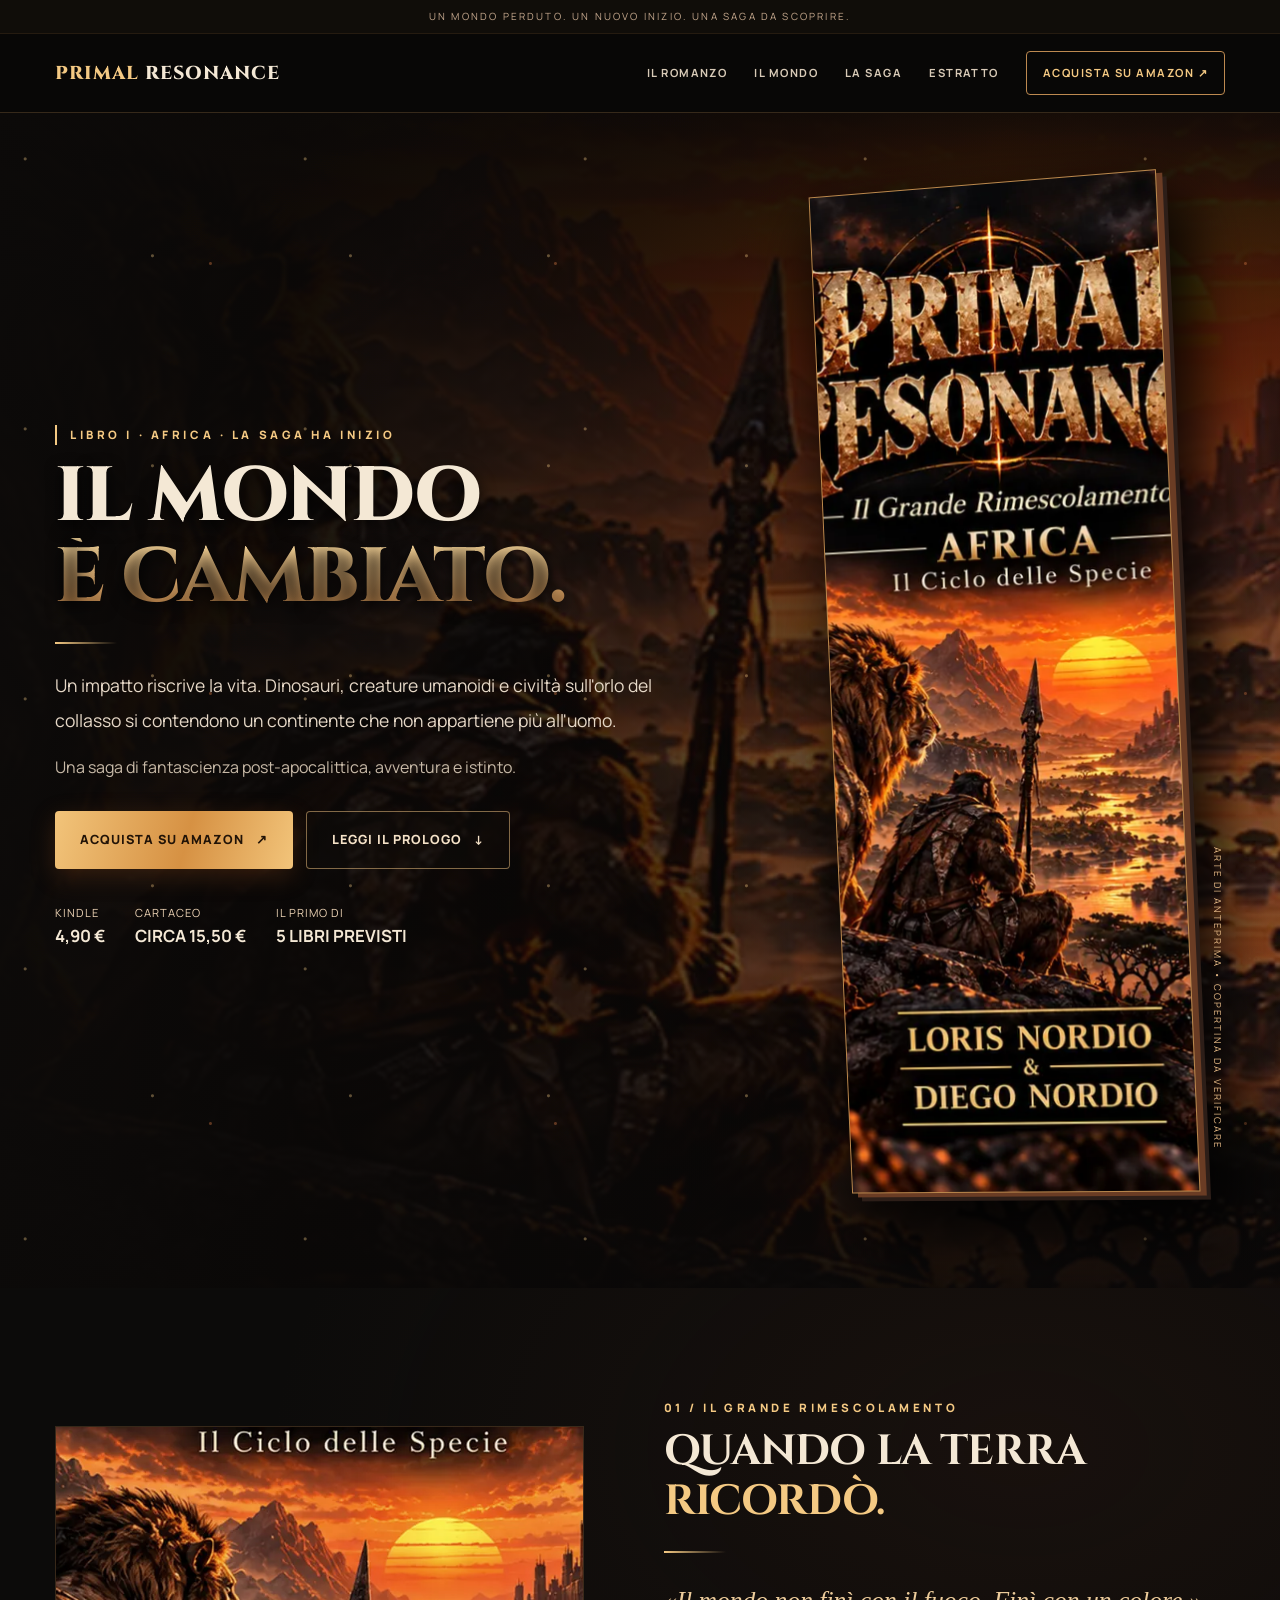
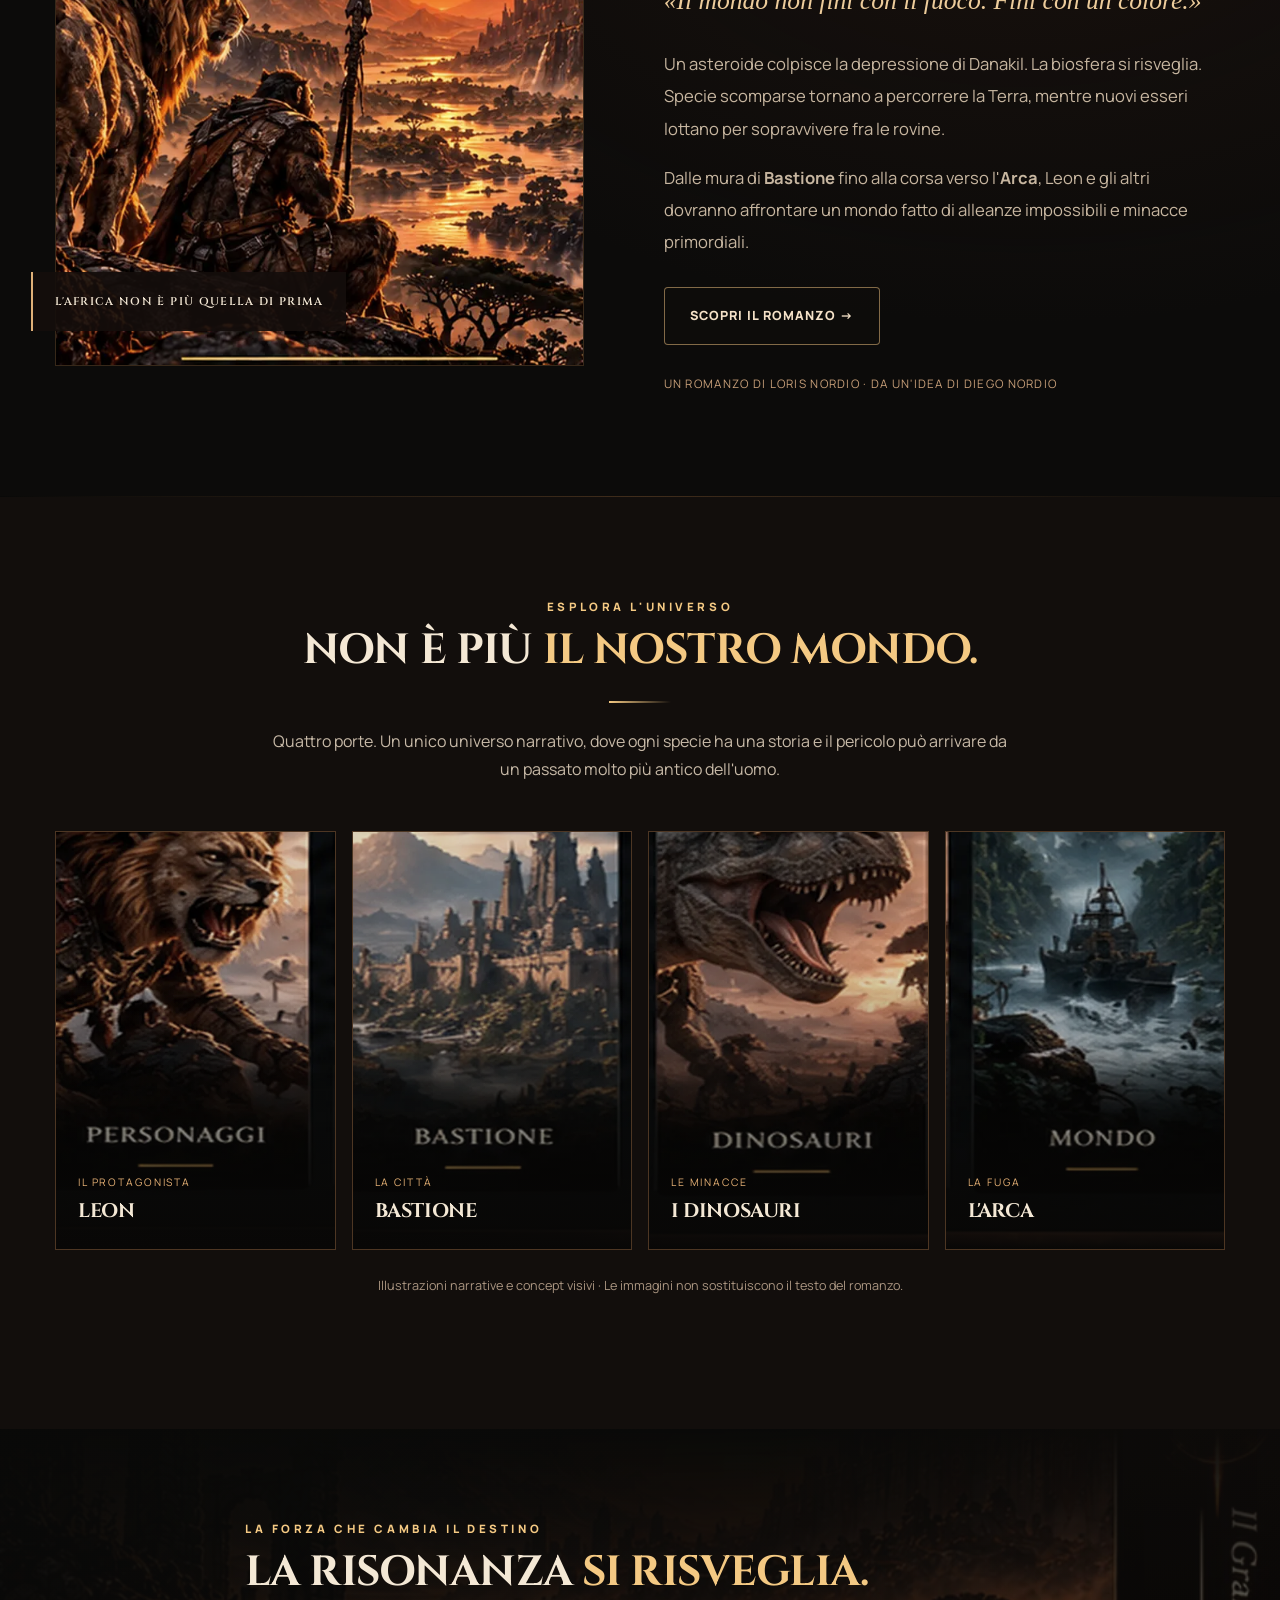
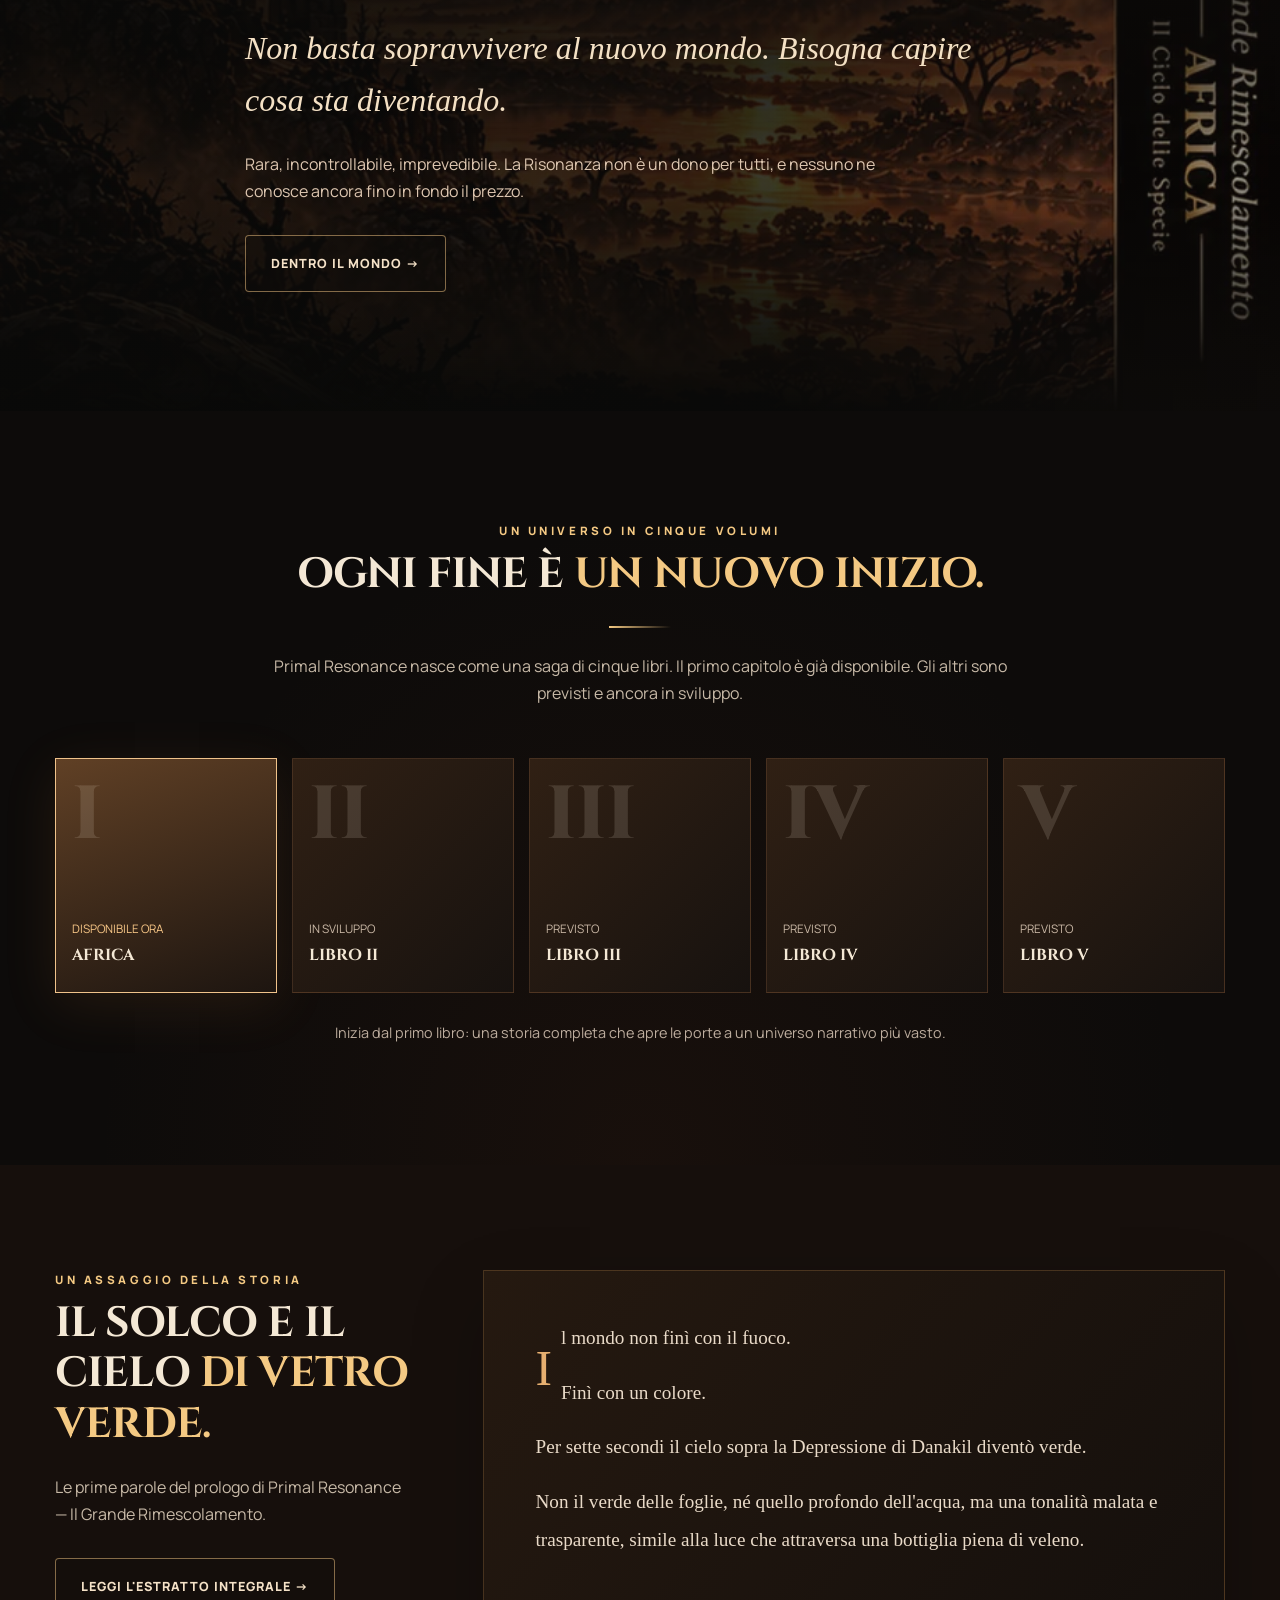
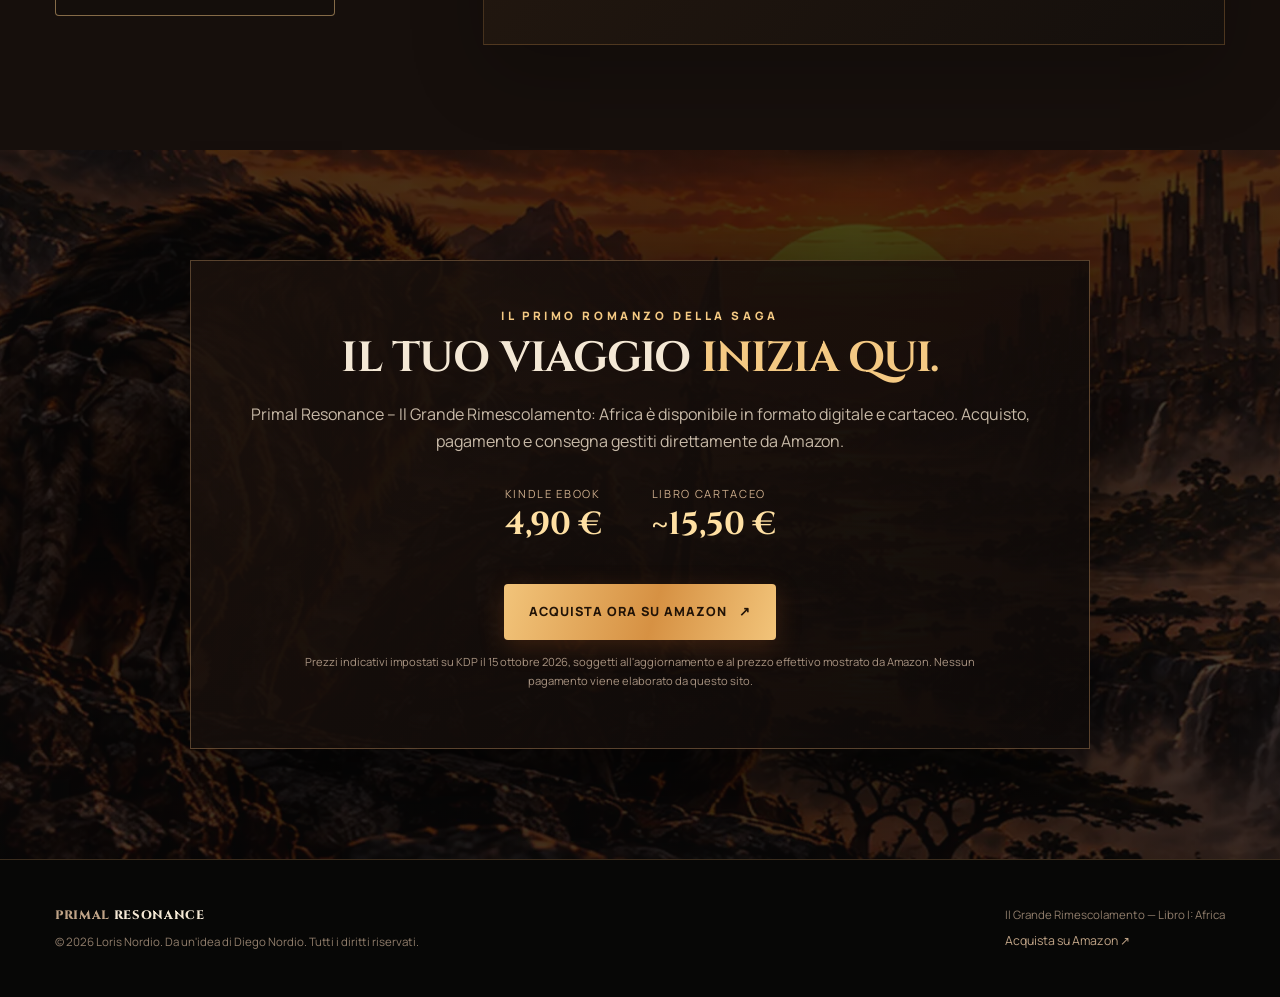
==== commit dda34662: "Clarify purchase action in cinematic site" ====
--- a/previews/primal-resonance/index.html
+++ b/previews/primal-resonance/index.html
@@ -1,5 +1,5 @@
 <!doctype html><html lang="it"><head><meta charset="utf-8"><meta name="viewport" content="width=device-width,initial-scale=1"><meta name="theme-color" content="#100b0a"><meta name="robots" content="noindex,nofollow" data-replace-on-production="index,follow"><title>Primal Resonance | Il Grande Rimescolamento: Africa – Romanzo fantasy post-apocalittico</title><meta name="description" content="Scopri Primal Resonance, il primo romanzo di una saga di 5 libri: animali umanoidi, dinosauri, Risonanza e sopravvivenza in un’Africa post-apocalittica. Kindle e cartaceo su Amazon."><link rel="icon" href="assets/favicon.svg" type="image/svg+xml"><link rel="stylesheet" href="assets/style.css"><meta property="og:type" content="website"><meta property="og:title" content="Primal Resonance | Il Grande Rimescolamento: Africa – Romanzo fantasy post-apocalittico"><meta property="og:description" content="Scopri Primal Resonance, il primo romanzo di una saga di 5 libri: animali umanoidi, dinosauri, Risonanza e sopravvivenza in un’Africa post-apocalittica. Kindle e cartaceo su Amazon."><meta property="og:image" content="assets/copertina-anteprima.webp"><meta name="twitter:card" content="summary_large_image"><script type="application/ld+json">{"@context":"https://schema.org","@type":"Book","name":"Primal Resonance – Il Grande Rimescolamento: Il Ciclo delle Specie – Libro I: Africa","author":{"@type":"Person","name":"Loris Nordio"},"inLanguage":"it","genre":["Fantascienza post-apocalittica","Fantasy","Avventura"],"url":"https://www.amazon.it/dp/B0HM3ZZCLX","description":"Romanzo post-apocalittico ambientato in un'Africa trasformata da un evento cosmico; primo libro di una saga prevista di cinque romanzi."}</script></head><body><div class="topline">Un mondo perduto. Un nuovo inizio. Una saga da scoprire.</div><header class="nav-wrap"><div class="container nav"><a class="brand" href="index.html">PRIMAL <i>RESONANCE</i></a><button class="mobile-nav-button" aria-label="Apri navigazione" aria-expanded="false">☰</button><nav class="nav-links" aria-label="Navigazione principale"><a href="romanzo.html" class="">Il romanzo</a><a href="mondo.html" class="">Il mondo</a><a href="saga.html" class="">La saga</a><a href="estratto.html" class="">Estratto</a><a class="nav-cta" href="https://www.amazon.it/dp/B0HM3ZZCLX" target="_blank" rel="noopener noreferrer">Acquista su Amazon ↗</a></nav></div></header>
-<main><section class="hero" id="inizio"><div class="container hero-inner"><div><div class="eyebrow hero-kicker">Libro I · Africa · La saga ha inizio</div><h1><span class="line">IL MONDO</span><span class="line gold">È CAMBIATO.</span></h1><div class="dash"></div><p class="hero-lead">Un impatto riscrive la vita. Dinosauri, creature umanoidi e civiltà sull'orlo del collasso si contendono un continente che non appartiene più all'uomo.</p><p class="muted">Una saga di fantascienza post-apocalittica, avventura e istinto.</p><div class="btn-row"><a class="btn btn-gold" href="https://www.amazon.it/dp/B0HM3ZZCLX" target="_blank" rel="noopener noreferrer">Entra nella saga <span aria-hidden="true">↗</span></a><a class="btn btn-outline" href="estratto.html">Leggi il prologo <span aria-hidden="true">↓</span></a></div><div class="hero-foot"><div>Kindle<b>4,90 €</b></div><div>Cartaceo<b>Circa 15,50 €</b></div><div>Il primo di<b>5 libri previsti</b></div></div></div><div class="book-stage"><div class="book-halo"></div><div class="book-frame"><img src="assets/copertina-anteprima.webp" alt="Illustrazione provvisoria per la copertina di Primal Resonance, Il Grande Rimescolamento: Africa" fetchpriority="high" width="640" height="1010"></div><span class="stage-label">Arte di anteprima • copertina da verificare</span></div></div></section>
+<main><section class="hero" id="inizio"><div class="container hero-inner"><div><div class="eyebrow hero-kicker">Libro I · Africa · La saga ha inizio</div><h1><span class="line">IL MONDO</span><span class="line gold">È CAMBIATO.</span></h1><div class="dash"></div><p class="hero-lead">Un impatto riscrive la vita. Dinosauri, creature umanoidi e civiltà sull'orlo del collasso si contendono un continente che non appartiene più all'uomo.</p><p class="muted">Una saga di fantascienza post-apocalittica, avventura e istinto.</p><div class="btn-row"><a class="btn btn-gold" href="https://www.amazon.it/dp/B0HM3ZZCLX" target="_blank" rel="noopener noreferrer">Acquista su Amazon <span aria-hidden="true">↗</span></a><a class="btn btn-outline" href="estratto.html">Leggi il prologo <span aria-hidden="true">↓</span></a></div><div class="hero-foot"><div>Kindle<b>4,90 €</b></div><div>Cartaceo<b>Circa 15,50 €</b></div><div>Il primo di<b>5 libri previsti</b></div></div></div><div class="book-stage"><div class="book-halo"></div><div class="book-frame"><img src="assets/copertina-anteprima.webp" alt="Illustrazione provvisoria per la copertina di Primal Resonance, Il Grande Rimescolamento: Africa" fetchpriority="high" width="640" height="1010"></div><span class="stage-label">Arte di anteprima • copertina da verificare</span></div></div></section>
 <section class="story" id="storia"><div class="container two"><div class="story-img"><img src="assets/leon-e-bastione.webp" loading="lazy" alt="Leone umanoide e viaggiatore armato osservano la città fortificata al tramonto" width="920" height="670"><div class="image-stamp">L'AFRICA NON È PIÙ QUELLA DI PRIMA</div></div><div class="story-copy"><div class="eyebrow">01 / Il Grande Rimescolamento</div><h2>QUANDO LA TERRA <span class="gold">RICORDÒ.</span></h2><div class="dash"></div><p class="intro">«Il mondo non finì con il fuoco. Finì con un colore.»</p><p class="text-lg">Un asteroide colpisce la depressione di Danakil. La biosfera si risveglia. Specie scomparse tornano a percorrere la Terra, mentre nuovi esseri lottano per sopravvivere fra le rovine.</p><p class="text-lg">Dalle mura di <b>Bastione</b> fino alla corsa verso l'<b>Arca</b>, Leon e gli altri dovranno affrontare un mondo fatto di alleanze impossibili e minacce primordiali.</p><div class="btn-row"><a class="btn btn-outline" href="romanzo.html">Scopri il romanzo →</a></div><div class="signature">UN ROMANZO DI LORIS NORDIO · DA UN'IDEA DI DIEGO NORDIO</div></div></div></section>
 <div class="dark-rule"></div><section class="world" id="esplora"><div class="container"><div class="section-header"><div class="eyebrow">Esplora l'universo</div><h2>NON È PIÙ <span class="gold">IL NOSTRO MONDO.</span></h2><div class="dash"></div><p class="muted">Quattro porte. Un unico universo narrativo, dove ogni specie ha una storia e il pericolo può arrivare da un passato molto più antico dell'uomo.</p></div><div class="world-grid"><a class="world-card" href="mondo.html#leon"><img src="assets/leon-ritratto.webp" loading="lazy" alt="Illustrazione del guerriero leone umanoide" width="430" height="740"><div class="card-label"><span>Il protagonista</span><h3>Leon</h3></div></a><a class="world-card" href="mondo.html#bastione"><img src="assets/bastione-citta.webp" loading="lazy" alt="La città fortificata di Bastione" width="430" height="740"><div class="card-label"><span>La città</span><h3>Bastione</h3></div></a><a class="world-card" href="mondo.html#dinosauri"><img src="assets/dinosauro.webp" loading="lazy" alt="Dinosauro predatore in un mondo post-apocalittico" width="430" height="740"><div class="card-label"><span>Le minacce</span><h3>I dinosauri</h3></div></a><a class="world-card" href="mondo.html#arca"><img src="assets/mondo-arca.webp" loading="lazy" alt="Imbarcazione in un paesaggio post-apocalittico" width="430" height="740"><div class="card-label"><span>La fuga</span><h3>L'Arca</h3></div></a></div><p class="world-foot">Illustrazioni narrative e concept visivi · Le immagini non sostituiscono il testo del romanzo.</p></div></section>
 <section class="resonance"><div class="container resonance-copy"><div class="eyebrow">La forza che cambia il destino</div><h2>LA RISONANZA <span class="gold">SI RISVEGLIA.</span></h2><blockquote>Non basta sopravvivere al nuovo mondo. Bisogna capire cosa sta diventando.</blockquote><p>Rara, incontrollabile, imprevedibile. La Risonanza non è un dono per tutti, e nessuno ne conosce ancora fino in fondo il prezzo.</p><div class="btn-row"><a class="btn btn-outline" href="mondo.html">Dentro il mondo →</a></div></div></section>
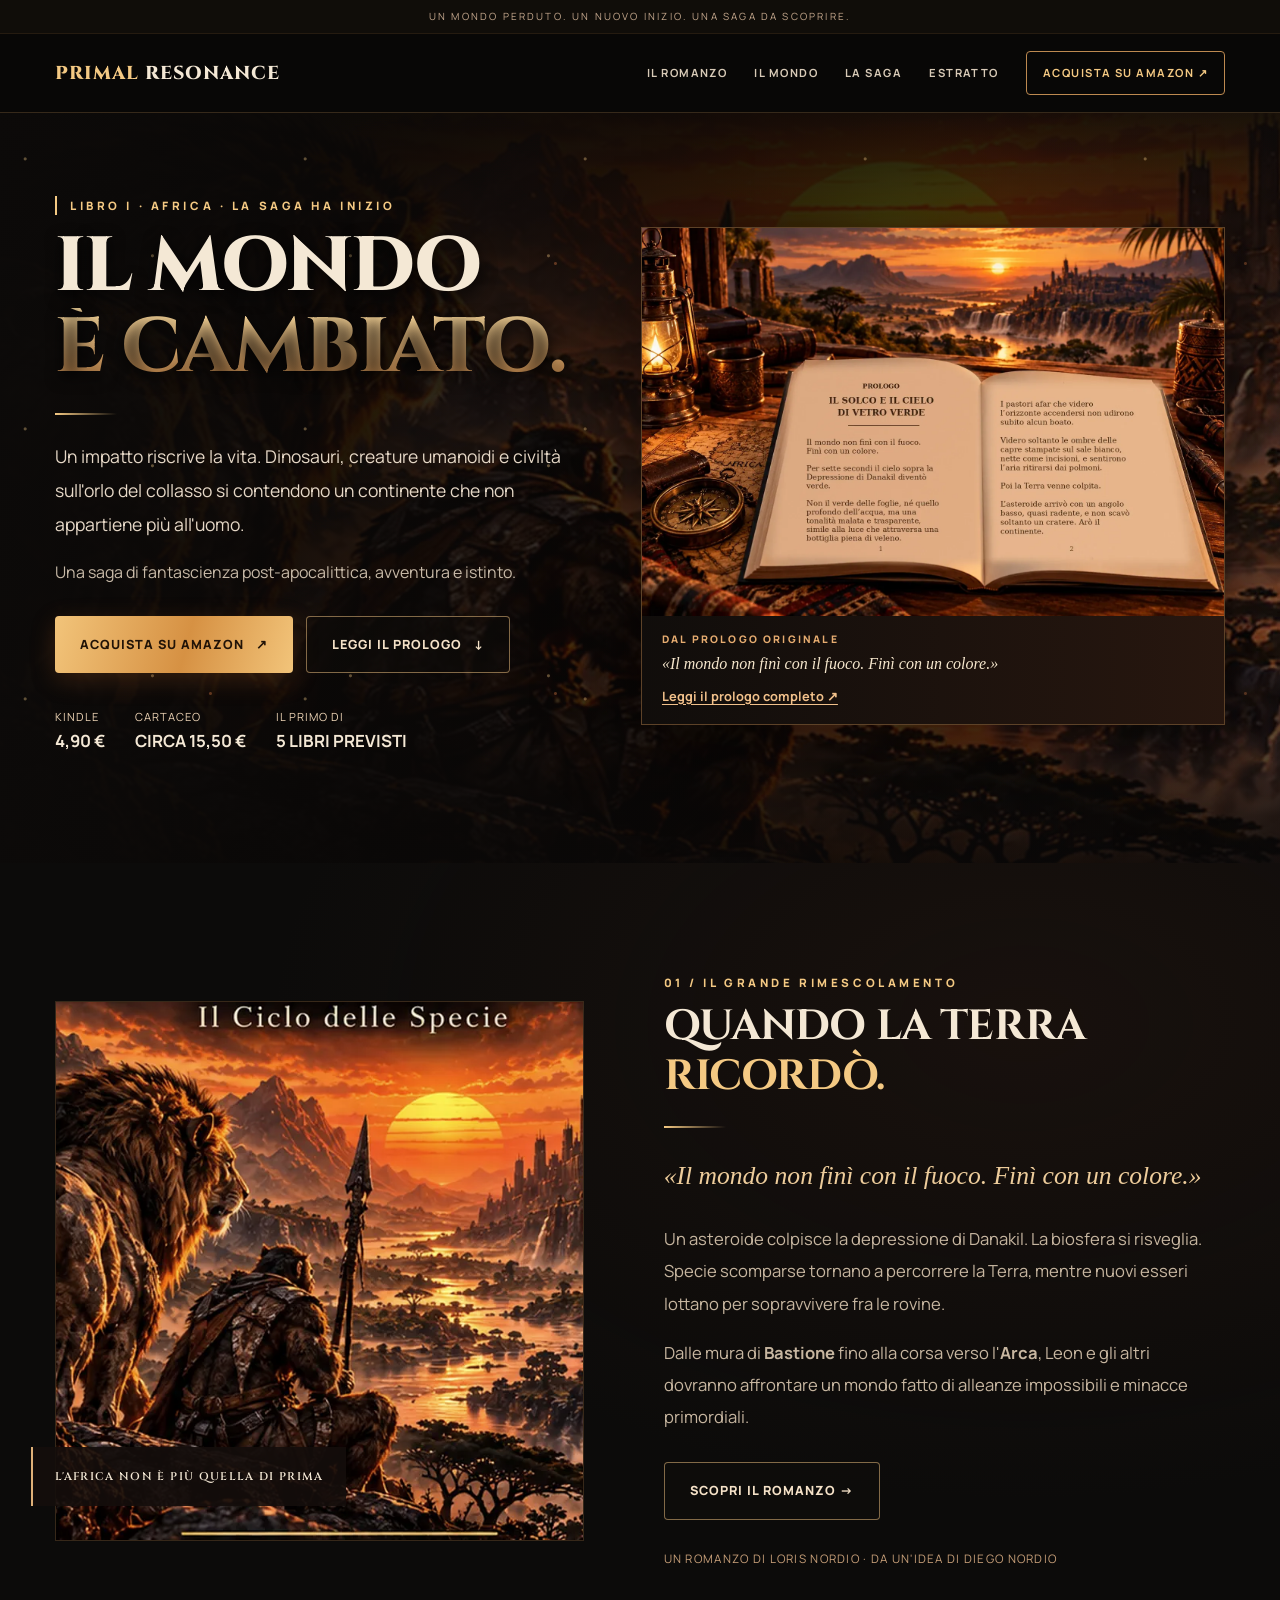
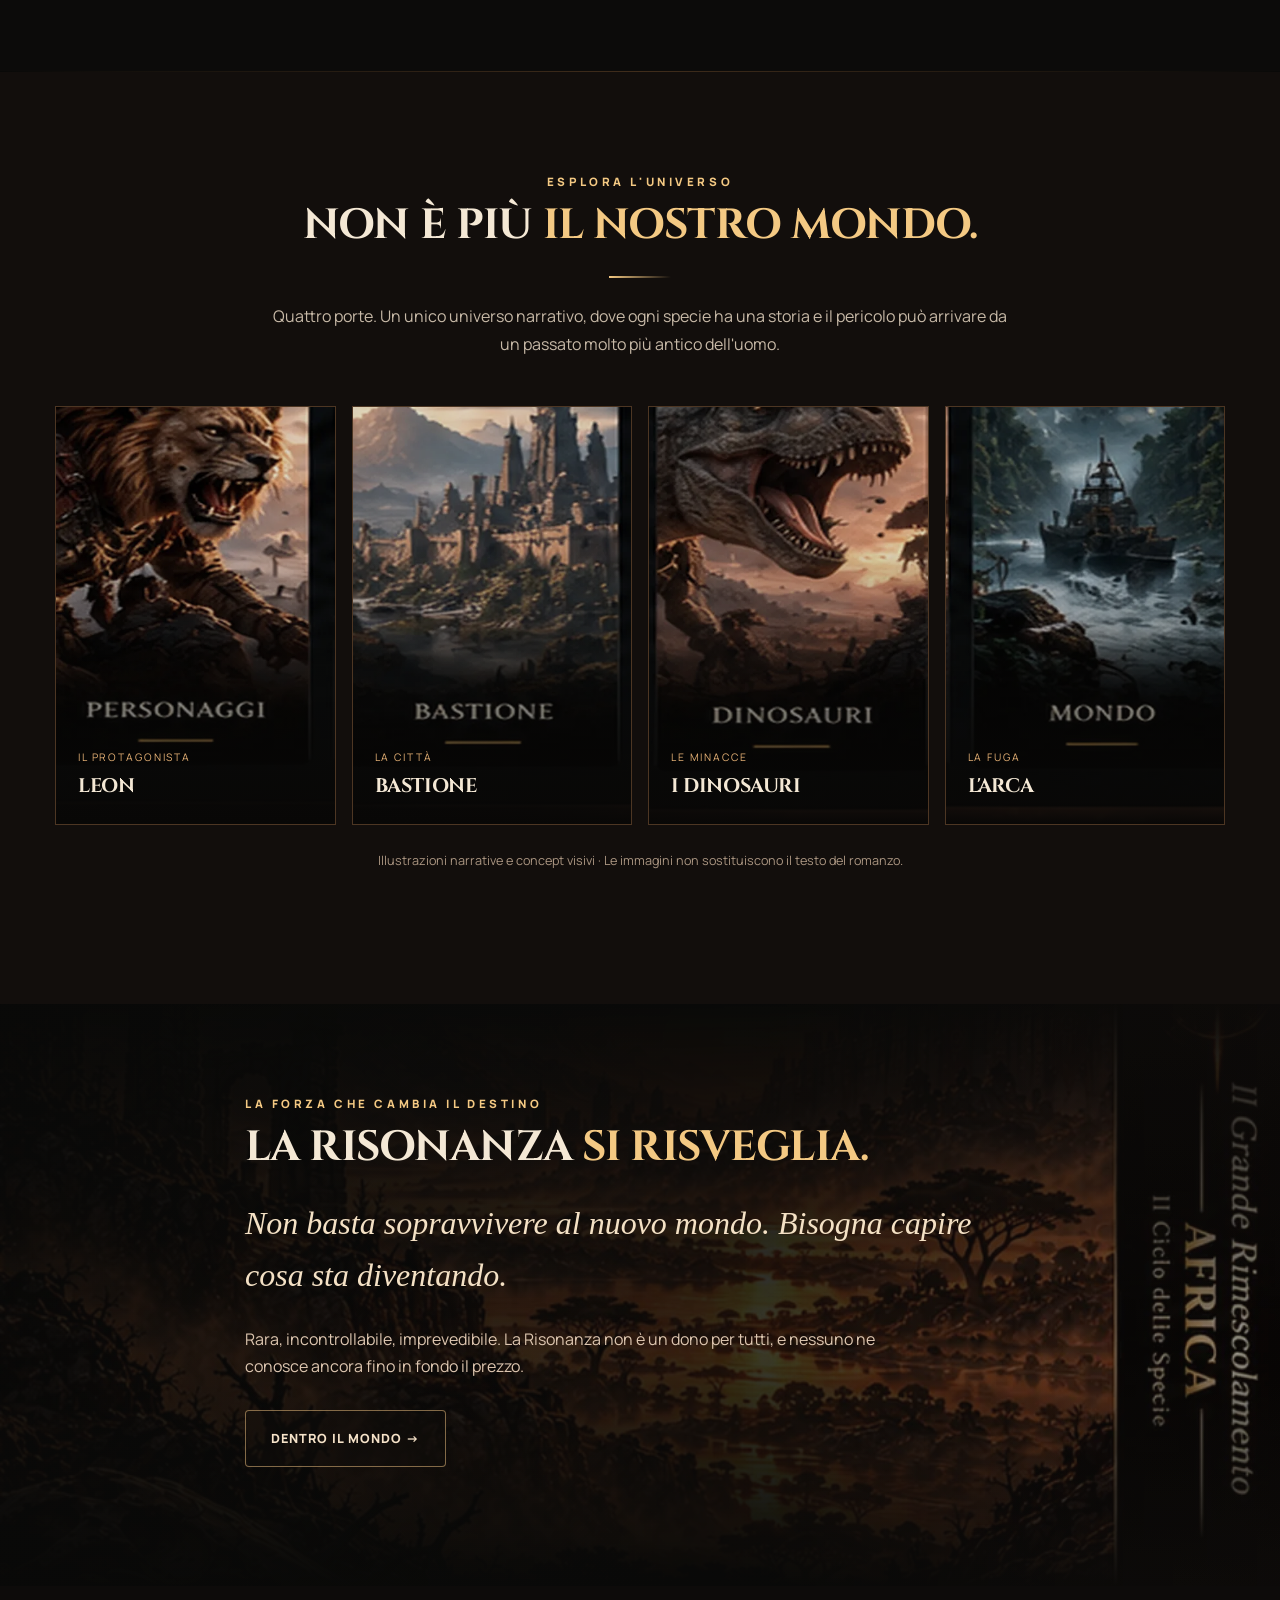
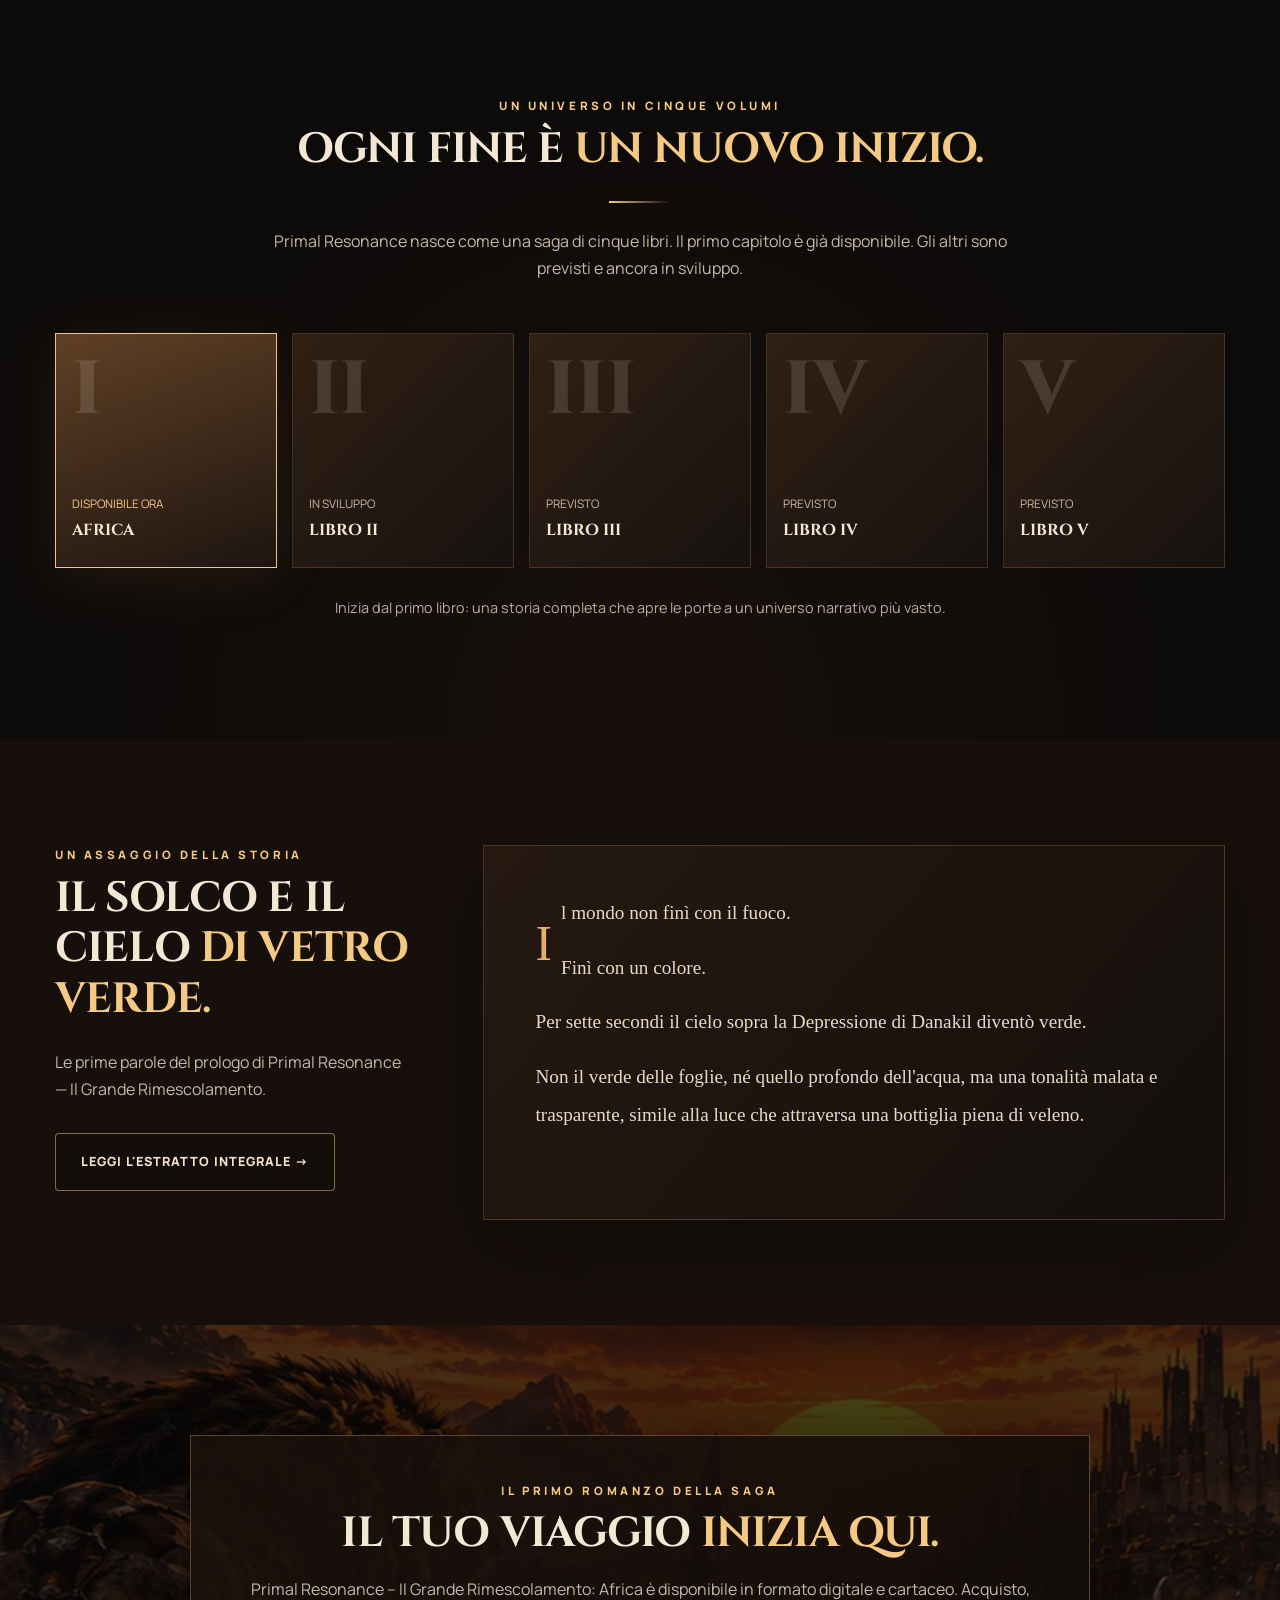
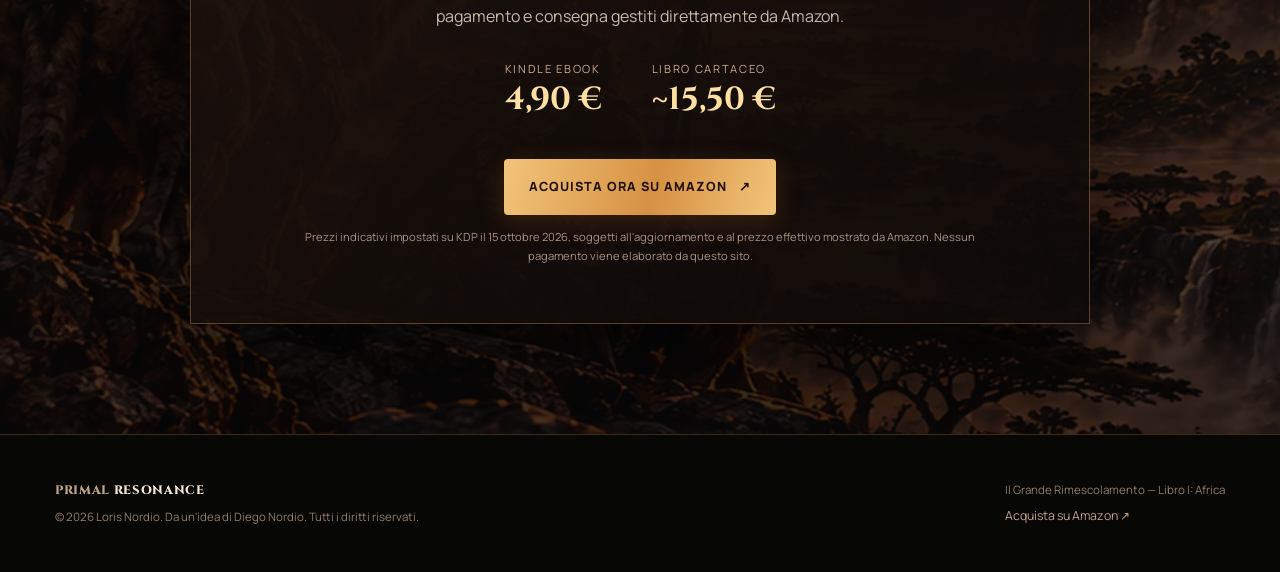
==== commit 48073a70: "Display authentic open Primal Resonance prologue on responsive hero and repair Amazon product URLs" ====
--- a/previews/primal-resonance/index.html
+++ b/previews/primal-resonance/index.html
@@ -1,9 +1,9 @@
-<!doctype html><html lang="it"><head><meta charset="utf-8"><meta name="viewport" content="width=device-width,initial-scale=1"><meta name="theme-color" content="#100b0a"><meta name="robots" content="noindex,nofollow" data-replace-on-production="index,follow"><title>Primal Resonance | Il Grande Rimescolamento: Africa – Romanzo fantasy post-apocalittico</title><meta name="description" content="Scopri Primal Resonance, il primo romanzo di una saga di 5 libri: animali umanoidi, dinosauri, Risonanza e sopravvivenza in un’Africa post-apocalittica. Kindle e cartaceo su Amazon."><link rel="icon" href="assets/favicon.svg" type="image/svg+xml"><link rel="stylesheet" href="assets/style.css"><meta property="og:type" content="website"><meta property="og:title" content="Primal Resonance | Il Grande Rimescolamento: Africa – Romanzo fantasy post-apocalittico"><meta property="og:description" content="Scopri Primal Resonance, il primo romanzo di una saga di 5 libri: animali umanoidi, dinosauri, Risonanza e sopravvivenza in un’Africa post-apocalittica. Kindle e cartaceo su Amazon."><meta property="og:image" content="assets/copertina-anteprima.webp"><meta name="twitter:card" content="summary_large_image"><script type="application/ld+json">{"@context":"https://schema.org","@type":"Book","name":"Primal Resonance – Il Grande Rimescolamento: Il Ciclo delle Specie – Libro I: Africa","author":{"@type":"Person","name":"Loris Nordio"},"inLanguage":"it","genre":["Fantascienza post-apocalittica","Fantasy","Avventura"],"url":"https://www.amazon.it/dp/B0HM3ZZCLX","description":"Romanzo post-apocalittico ambientato in un'Africa trasformata da un evento cosmico; primo libro di una saga prevista di cinque romanzi."}</script></head><body><div class="topline">Un mondo perduto. Un nuovo inizio. Una saga da scoprire.</div><header class="nav-wrap"><div class="container nav"><a class="brand" href="index.html">PRIMAL <i>RESONANCE</i></a><button class="mobile-nav-button" aria-label="Apri navigazione" aria-expanded="false">☰</button><nav class="nav-links" aria-label="Navigazione principale"><a href="romanzo.html" class="">Il romanzo</a><a href="mondo.html" class="">Il mondo</a><a href="saga.html" class="">La saga</a><a href="estratto.html" class="">Estratto</a><a class="nav-cta" href="https://www.amazon.it/dp/B0HM3ZZCLX" target="_blank" rel="noopener noreferrer">Acquista su Amazon ↗</a></nav></div></header>
-<main><section class="hero" id="inizio"><div class="container hero-inner"><div><div class="eyebrow hero-kicker">Libro I · Africa · La saga ha inizio</div><h1><span class="line">IL MONDO</span><span class="line gold">È CAMBIATO.</span></h1><div class="dash"></div><p class="hero-lead">Un impatto riscrive la vita. Dinosauri, creature umanoidi e civiltà sull'orlo del collasso si contendono un continente che non appartiene più all'uomo.</p><p class="muted">Una saga di fantascienza post-apocalittica, avventura e istinto.</p><div class="btn-row"><a class="btn btn-gold" href="https://www.amazon.it/dp/B0HM3ZZCLX" target="_blank" rel="noopener noreferrer">Acquista su Amazon <span aria-hidden="true">↗</span></a><a class="btn btn-outline" href="estratto.html">Leggi il prologo <span aria-hidden="true">↓</span></a></div><div class="hero-foot"><div>Kindle<b>4,90 €</b></div><div>Cartaceo<b>Circa 15,50 €</b></div><div>Il primo di<b>5 libri previsti</b></div></div></div><div class="book-stage"><div class="book-halo"></div><div class="book-frame"><img src="assets/copertina-anteprima.webp" alt="Illustrazione provvisoria per la copertina di Primal Resonance, Il Grande Rimescolamento: Africa" fetchpriority="high" width="640" height="1010"></div><span class="stage-label">Arte di anteprima • copertina da verificare</span></div></div></section>
+<!doctype html><html lang="it"><head><meta charset="utf-8"><meta name="viewport" content="width=device-width,initial-scale=1"><meta name="theme-color" content="#100b0a"><meta name="robots" content="noindex,nofollow" data-replace-on-production="index,follow"><title>Primal Resonance | Il Grande Rimescolamento: Africa – Romanzo fantasy post-apocalittico</title><meta name="description" content="Scopri Primal Resonance, il primo romanzo di una saga di 5 libri: animali umanoidi, dinosauri, Risonanza e sopravvivenza in un’Africa post-apocalittica. Kindle e cartaceo su Amazon."><link rel="icon" href="assets/favicon.svg" type="image/svg+xml"><link rel="stylesheet" href="assets/style.css"><meta property="og:type" content="website"><meta property="og:title" content="Primal Resonance | Il Grande Rimescolamento: Africa – Romanzo fantasy post-apocalittico"><meta property="og:description" content="Scopri Primal Resonance, il primo romanzo di una saga di 5 libri: animali umanoidi, dinosauri, Risonanza e sopravvivenza in un’Africa post-apocalittica. Kindle e cartaceo su Amazon."><meta property="og:image" content="assets/prologo-autentico.webp"><meta name="twitter:card" content="summary_large_image"><script type="application/ld+json">{"@context":"https://schema.org","@type":"Book","name":"Primal Resonance – Il Grande Rimescolamento: Il Ciclo delle Specie – Libro I: Africa","author":{"@type":"Person","name":"Loris Nordio"},"inLanguage":"it","genre":["Fantascienza post-apocalittica","Fantasy","Avventura"],"url":"https://www.amazon.it/dp/B0HM3Z7CLX","description":"Romanzo post-apocalittico ambientato in un'Africa trasformata da un evento cosmico; primo libro di una saga prevista di cinque romanzi."}</script></head><body><div class="topline">Un mondo perduto. Un nuovo inizio. Una saga da scoprire.</div><header class="nav-wrap"><div class="container nav"><a class="brand" href="index.html">PRIMAL <i>RESONANCE</i></a><button class="mobile-nav-button" aria-label="Apri navigazione" aria-expanded="false">☰</button><nav class="nav-links" aria-label="Navigazione principale"><a href="romanzo.html" class="">Il romanzo</a><a href="mondo.html" class="">Il mondo</a><a href="saga.html" class="">La saga</a><a href="estratto.html" class="">Estratto</a><a class="nav-cta" href="https://www.amazon.it/dp/B0HM3Z7CLX" target="_blank" rel="noopener noreferrer">Acquista su Amazon ↗</a></nav></div></header>
+<main><section class="hero" id="inizio"><div class="container hero-inner"><div><div class="eyebrow hero-kicker">Libro I · Africa · La saga ha inizio</div><h1><span class="line">IL MONDO</span><span class="line gold">È CAMBIATO.</span></h1><div class="dash"></div><p class="hero-lead">Un impatto riscrive la vita. Dinosauri, creature umanoidi e civiltà sull'orlo del collasso si contendono un continente che non appartiene più all'uomo.</p><p class="muted">Una saga di fantascienza post-apocalittica, avventura e istinto.</p><div class="btn-row"><a class="btn btn-gold" href="https://www.amazon.it/dp/B0HM3Z7CLX" target="_blank" rel="noopener noreferrer">Acquista su Amazon <span aria-hidden="true">↗</span></a><a class="btn btn-outline" href="estratto.html">Leggi il prologo <span aria-hidden="true">↓</span></a></div><div class="hero-foot"><div>Kindle<b>4,90 €</b></div><div>Cartaceo<b>Circa 15,50 €</b></div><div>Il primo di<b>5 libri previsti</b></div></div></div><div class="book-stage reading-stage"><figure class="reading-figure"><img src="assets/prologo-autentico.webp" alt="Primal Resonance aperto sul prologo originale, su un tavolo di legno con bussola e un paesaggio africano al tramonto" fetchpriority="high" width="1536" height="1024"><figcaption class="reading-caption"><span>Dal prologo originale</span><strong>«Il mondo non finì con il fuoco. Finì con un colore.»</strong><a href="estratto.html">Leggi il prologo completo ↗</a></figcaption></figure></div></div></section>
 <section class="story" id="storia"><div class="container two"><div class="story-img"><img src="assets/leon-e-bastione.webp" loading="lazy" alt="Leone umanoide e viaggiatore armato osservano la città fortificata al tramonto" width="920" height="670"><div class="image-stamp">L'AFRICA NON È PIÙ QUELLA DI PRIMA</div></div><div class="story-copy"><div class="eyebrow">01 / Il Grande Rimescolamento</div><h2>QUANDO LA TERRA <span class="gold">RICORDÒ.</span></h2><div class="dash"></div><p class="intro">«Il mondo non finì con il fuoco. Finì con un colore.»</p><p class="text-lg">Un asteroide colpisce la depressione di Danakil. La biosfera si risveglia. Specie scomparse tornano a percorrere la Terra, mentre nuovi esseri lottano per sopravvivere fra le rovine.</p><p class="text-lg">Dalle mura di <b>Bastione</b> fino alla corsa verso l'<b>Arca</b>, Leon e gli altri dovranno affrontare un mondo fatto di alleanze impossibili e minacce primordiali.</p><div class="btn-row"><a class="btn btn-outline" href="romanzo.html">Scopri il romanzo →</a></div><div class="signature">UN ROMANZO DI LORIS NORDIO · DA UN'IDEA DI DIEGO NORDIO</div></div></div></section>
 <div class="dark-rule"></div><section class="world" id="esplora"><div class="container"><div class="section-header"><div class="eyebrow">Esplora l'universo</div><h2>NON È PIÙ <span class="gold">IL NOSTRO MONDO.</span></h2><div class="dash"></div><p class="muted">Quattro porte. Un unico universo narrativo, dove ogni specie ha una storia e il pericolo può arrivare da un passato molto più antico dell'uomo.</p></div><div class="world-grid"><a class="world-card" href="mondo.html#leon"><img src="assets/leon-ritratto.webp" loading="lazy" alt="Illustrazione del guerriero leone umanoide" width="430" height="740"><div class="card-label"><span>Il protagonista</span><h3>Leon</h3></div></a><a class="world-card" href="mondo.html#bastione"><img src="assets/bastione-citta.webp" loading="lazy" alt="La città fortificata di Bastione" width="430" height="740"><div class="card-label"><span>La città</span><h3>Bastione</h3></div></a><a class="world-card" href="mondo.html#dinosauri"><img src="assets/dinosauro.webp" loading="lazy" alt="Dinosauro predatore in un mondo post-apocalittico" width="430" height="740"><div class="card-label"><span>Le minacce</span><h3>I dinosauri</h3></div></a><a class="world-card" href="mondo.html#arca"><img src="assets/mondo-arca.webp" loading="lazy" alt="Imbarcazione in un paesaggio post-apocalittico" width="430" height="740"><div class="card-label"><span>La fuga</span><h3>L'Arca</h3></div></a></div><p class="world-foot">Illustrazioni narrative e concept visivi · Le immagini non sostituiscono il testo del romanzo.</p></div></section>
 <section class="resonance"><div class="container resonance-copy"><div class="eyebrow">La forza che cambia il destino</div><h2>LA RISONANZA <span class="gold">SI RISVEGLIA.</span></h2><blockquote>Non basta sopravvivere al nuovo mondo. Bisogna capire cosa sta diventando.</blockquote><p>Rara, incontrollabile, imprevedibile. La Risonanza non è un dono per tutti, e nessuno ne conosce ancora fino in fondo il prezzo.</p><div class="btn-row"><a class="btn btn-outline" href="mondo.html">Dentro il mondo →</a></div></div></section>
 <section class="saga" id="saga"><div class="container"><div class="section-header"><div class="eyebrow">Un universo in cinque volumi</div><h2>OGNI FINE È <span class="gold">UN NUOVO INIZIO.</span></h2><div class="dash"></div><p class="muted">Primal Resonance nasce come una saga di cinque libri. Il primo capitolo è già disponibile. Gli altri sono previsti e ancora in sviluppo.</p></div><div class="saga-grid"><div class="volume live"><div class="num">I</div><div><small>DISPONIBILE ORA</small><br><strong>AFRICA</strong></div></div><div class="volume"><div class="num">II</div><div><small>IN SVILUPPO</small><br><strong>LIBRO II</strong></div></div><div class="volume"><div class="num">III</div><div><small>PREVISTO</small><br><strong>LIBRO III</strong></div></div><div class="volume"><div class="num">IV</div><div><small>PREVISTO</small><br><strong>LIBRO IV</strong></div></div><div class="volume"><div class="num">V</div><div><small>PREVISTO</small><br><strong>LIBRO V</strong></div></div></div><p class="saga-note">Inizia dal primo libro: una storia completa che apre le porte a un universo narrativo più vasto.</p></div></section>
 <section class="excerpt" id="anteprima"><div class="container excerpt-layout"><div><div class="eyebrow">Un assaggio della storia</div><h2>IL SOLCO E IL CIELO <span class="gold">DI VETRO VERDE.</span></h2><p class="muted">Le prime parole del prologo di Primal Resonance — Il Grande Rimescolamento.</p><div class="btn-row"><a class="btn btn-outline" href="estratto.html">Leggi l'estratto integrale →</a></div></div><div class="excerpt-right"><p class="dropcap">Il mondo non finì con il fuoco.</p><p>Finì con un colore.</p><p>Per sette secondi il cielo sopra la Depressione di Danakil diventò verde.</p><p>Non il verde delle foglie, né quello profondo dell'acqua, ma una tonalità malata e trasparente, simile alla luce che attraversa una bottiglia piena di veleno.</p></div></div></section>
-<section class="buy" id="acquista"><div class="container"><div class="purchase"><div class="eyebrow">Il primo romanzo della saga</div><h2>IL TUO VIAGGIO <span class="gold">INIZIA QUI.</span></h2><p class="muted">Primal Resonance – Il Grande Rimescolamento: Africa è disponibile in formato digitale e cartaceo. Acquisto, pagamento e consegna gestiti direttamente da Amazon.</p><div class="prices"><div class="price"><span class="format">Kindle eBook</span><strong>4,90 €</strong></div><div class="price"><span class="format">Libro cartaceo</span><strong>~15,50 €</strong></div></div><a class="btn btn-gold" href="https://www.amazon.it/dp/B0HM3ZZCLX" target="_blank" rel="noopener noreferrer">Acquista ora su Amazon <span aria-hidden="true">↗</span></a><p class="fineprint">Prezzi indicativi impostati su KDP il 15 ottobre 2026, soggetti all'aggiornamento e al prezzo effettivo mostrato da Amazon. Nessun pagamento viene elaborato da questo sito.</p></div></div></section>
-</main><footer class="footer"><div class="container footer-row"><div><a class="brand" href="index.html">PRIMAL <i>RESONANCE</i></a><p>© 2026 Loris Nordio. Da un'idea di Diego Nordio. Tutti i diritti riservati.</p></div><div><p>Il Grande Rimescolamento — Libro I: Africa</p><p><a href="https://www.amazon.it/dp/B0HM3ZZCLX" target="_blank" rel="noopener noreferrer">Acquista su Amazon ↗</a></p></div></div></footer><script src="assets/site.js" defer></script></body></html>+<section class="buy" id="acquista"><div class="container"><div class="purchase"><div class="eyebrow">Il primo romanzo della saga</div><h2>IL TUO VIAGGIO <span class="gold">INIZIA QUI.</span></h2><p class="muted">Primal Resonance – Il Grande Rimescolamento: Africa è disponibile in formato digitale e cartaceo. Acquisto, pagamento e consegna gestiti direttamente da Amazon.</p><div class="prices"><div class="price"><span class="format">Kindle eBook</span><strong>4,90 €</strong></div><div class="price"><span class="format">Libro cartaceo</span><strong>~15,50 €</strong></div></div><a class="btn btn-gold" href="https://www.amazon.it/dp/B0HM3Z7CLX" target="_blank" rel="noopener noreferrer">Acquista ora su Amazon <span aria-hidden="true">↗</span></a><p class="fineprint">Prezzi indicativi impostati su KDP il 15 ottobre 2026, soggetti all'aggiornamento e al prezzo effettivo mostrato da Amazon. Nessun pagamento viene elaborato da questo sito.</p></div></div></section>
+</main><footer class="footer"><div class="container footer-row"><div><a class="brand" href="index.html">PRIMAL <i>RESONANCE</i></a><p>© 2026 Loris Nordio. Da un'idea di Diego Nordio. Tutti i diritti riservati.</p></div><div><p>Il Grande Rimescolamento — Libro I: Africa</p><p><a href="https://www.amazon.it/dp/B0HM3Z7CLX" target="_blank" rel="noopener noreferrer">Acquista su Amazon ↗</a></p></div></div></footer><script src="assets/site.js" defer></script></body></html>
--- a/previews/primal-resonance/assets/style.css
+++ b/previews/primal-resonance/assets/style.css
@@ -2,7 +2,7 @@
 :root{--ink:#090908;--night:#110d0b;--coal:#191310;--coal2:#211711;--cream:#f4e8d5;--smoke:#c7b6a0;--muted:#a7927c;--copper:#d89752;--gold:#f4c983;--line:rgba(229,168,105,.23);--flame:#ef7934;--container:1170px}
 *{box-sizing:border-box}html{scroll-behavior:smooth;scroll-padding-top:88px}body{margin:0;background:var(--ink);color:var(--cream);font-family:Manrope,'Segoe UI',sans-serif;line-height:1.72;-webkit-font-smoothing:antialiased}a{color:inherit}button,a{-webkit-tap-highlight-color:transparent}img{max-width:100%;display:block}.container{width:min(var(--container),calc(100% - 44px));margin:auto}::selection{background:#f4ad67;color:#150e08}
 .topline{border-bottom:1px solid #9d6c3925;background:#100d0af0;color:#c6a98e;text-align:center;font-size:.62rem;letter-spacing:.22em;padding:8px 10px;text-transform:uppercase}.nav-wrap{position:sticky;top:0;z-index:100;background:rgba(9,8,7,.9);backdrop-filter:blur(18px);border-bottom:1px solid #f1b36e32}.nav{height:78px;display:flex;align-items:center;justify-content:space-between;gap:16px}.brand{font:800 1.17rem Cinzel,Georgia,serif;letter-spacing:.055em;text-decoration:none;color:var(--gold);white-space:nowrap}.brand i{font-style:normal;color:var(--cream)}.nav-links{display:flex;align-items:center;gap:27px}.nav-links a{font-size:.7rem;letter-spacing:.13em;text-transform:uppercase;font-weight:700;text-decoration:none;color:#d8cab7;transition:color .2s}.nav-links a:hover,.nav-links a.active{color:var(--gold)}.nav-cta{padding:11px 16px!important;border:1px solid #bd8950;border-radius:4px;color:var(--gold)!important}.mobile-nav-button{display:none;background:none;color:#fff;border:1px solid var(--line);border-radius:5px;padding:7px 12px;font-size:1.2rem}
-h1,h2,h3,h4{font-family:Cinzel,Georgia,serif;line-height:1.19;letter-spacing:-.02em}h1{font-size:clamp(3rem,5.7vw,5.6rem);margin:12px 0 21px;font-weight:800}h2{font-size:clamp(2rem,3.3vw,3.35rem);margin:9px 0 24px}h3{font-size:1.29rem}.eyebrow{text-transform:uppercase;letter-spacing:.31em;color:var(--gold);font-size:.72rem;font-weight:800}.dash{width:62px;height:2px;background:linear-gradient(90deg,var(--gold),transparent);margin:24px 0}.muted{color:#c7b9a7}.gold{color:var(--gold)}.text-lg{font-size:1.04rem;line-height:1.94}.btn{display:inline-flex;align-items:center;justify-content:center;gap:12px;padding:17px 25px;text-decoration:none;border-radius:4px;font-size:.79rem;letter-spacing:.08em;text-transform:uppercase;font-weight:800;min-height:56px;transition:transform .2s,background .2s,box-shadow .2s}.btn:hover{transform:translateY(-3px)}.btn-gold{background:linear-gradient(105deg,#f2c47a,#d69143 55%,#f2c47a);color:#211307;box-shadow:0 7px 24px #b45a2040}.btn-outline{border:1px solid #e5bb7d8a;background:#120f0c5c;color:#f5e2c8}.btn-outline:hover{background:#59371f}.btn-small{padding:9px 15px;min-height:36px;font-size:.65rem}.btn-row{display:flex;gap:13px;flex-wrap:wrap;margin:29px 0}.hero{min-height:750px;position:relative;display:flex;align-items:center;isolation:isolate;overflow:hidden;background:#100d0b}.hero:before{content:'';position:absolute;inset:-20px;z-index:-3;background-image:linear-gradient(90deg,#0c0a09 1%,rgba(10,8,7,.92) 25%,rgba(10,8,7,.67) 50%,rgba(10,8,7,.32) 76%,#0a08086b),linear-gradient(0deg,#090808 1%,#130c0935 28%,rgba(9,8,8,.23) 65%,#0b0908 100%),url('bastione-panorama.webp');background-size:cover;background-position:center center;filter:saturate(1.15);transform:scale(1.045)}.hero:after{content:'';position:absolute;inset:0;z-index:-2;pointer-events:none;opacity:.35;background-image:radial-gradient(circle at 9% 17%,#ffd58d 0 1px,transparent 2px),radial-gradient(circle at 61% 35%,#ed864b 0 1px,transparent 2px),radial-gradient(circle at 77% 68%,#ffd58d 0 1px,transparent 2px);background-size:280px 270px,345px 430px,198px 210px;animation:embers 20s linear infinite}@keyframes embers{to{background-position:80px -500px,-60px -440px,140px -520px}}.hero-inner{display:grid;grid-template-columns:1.17fr .83fr;align-items:center;gap:8%;padding:70px 0 95px}.hero-kicker{border-left:2px solid var(--gold);padding-left:13px}.hero h1{font-size:clamp(3.4rem,6vw,6.5rem);line-height:1.05;text-shadow:0 5px 16px #000c}.hero h1 .line{display:block}.hero h1 .line.gold{background:linear-gradient(#ffe0a3,#bd7c40);color:transparent;background-clip:text;-webkit-background-clip:text}.hero-lead{max-width:600px;color:#e6d8c7;font-size:1.1rem;line-height:1.95}.hero-foot{display:flex;gap:30px;flex-wrap:wrap;margin-top:34px;font-size:.7rem;letter-spacing:.09em;color:#ead1b3;text-transform:uppercase}.hero-foot b{display:block;color:var(--cream);letter-spacing:normal;font-size:1.05rem}.book-stage{position:relative;display:flex;justify-content:center;align-items:center;min-height:600px;perspective:1400px}.book-halo{position:absolute;inset:18% 0;filter:blur(15px);background:radial-gradient(ellipse,#e5783560 0%,transparent 65%);border-radius:50%}.book-frame{width:min(350px,85%);filter:drop-shadow(24px 30px 24px #000a);transform:rotate(-2.5deg) rotateY(-6deg);position:relative;transition:transform .5s}.book-frame:hover{transform:rotate(0) rotateY(0) translateY(-8px)}.book-frame img{width:100%;aspect-ratio:681/1074;object-fit:cover;box-shadow:6px 4px 0 #6a3c24,10px 8px 0 #2d1e18,0 20px 60px #0009;border:1px solid #bb884c}.stage-label{position:absolute;right:0;bottom:44px;font-size:.6rem;letter-spacing:.21em;text-transform:uppercase;color:#e2b784;writing-mode:vertical-rl}
+h1,h2,h3,h4{font-family:Cinzel,Georgia,serif;line-height:1.19;letter-spacing:-.02em}h1{font-size:clamp(3rem,5.7vw,5.6rem);margin:12px 0 21px;font-weight:800}h2{font-size:clamp(2rem,3.3vw,3.35rem);margin:9px 0 24px}h3{font-size:1.29rem}.eyebrow{text-transform:uppercase;letter-spacing:.31em;color:var(--gold);font-size:.72rem;font-weight:800}.dash{width:62px;height:2px;background:linear-gradient(90deg,var(--gold),transparent);margin:24px 0}.muted{color:#c7b9a7}.gold{color:var(--gold)}.text-lg{font-size:1.04rem;line-height:1.94}.btn{display:inline-flex;align-items:center;justify-content:center;gap:12px;padding:17px 25px;text-decoration:none;border-radius:4px;font-size:.79rem;letter-spacing:.08em;text-transform:uppercase;font-weight:800;min-height:56px;transition:transform .2s,background .2s,box-shadow .2s}.btn:hover{transform:translateY(-3px)}.btn-gold{background:linear-gradient(105deg,#f2c47a,#d69143 55%,#f2c47a);color:#211307;box-shadow:0 7px 24px #b45a2040}.btn-outline{border:1px solid #e5bb7d8a;background:#120f0c5c;color:#f5e2c8}.btn-outline:hover{background:#59371f}.btn-small{padding:9px 15px;min-height:36px;font-size:.65rem}.btn-row{display:flex;gap:13px;flex-wrap:wrap;margin:29px 0}.hero{min-height:750px;position:relative;display:flex;align-items:center;isolation:isolate;overflow:hidden;background:#100d0b}.hero:before{content:'';position:absolute;inset:-20px;z-index:-3;background-image:linear-gradient(90deg,#0c0a09 1%,rgba(10,8,7,.92) 25%,rgba(10,8,7,.67) 50%,rgba(10,8,7,.32) 76%,#0a08086b),linear-gradient(0deg,#090808 1%,#130c0935 28%,rgba(9,8,8,.23) 65%,#0b0908 100%),url('bastione-panorama.webp');background-size:cover;background-position:center center;filter:saturate(1.15);transform:scale(1.045)}.hero:after{content:'';position:absolute;inset:0;z-index:-2;pointer-events:none;opacity:.35;background-image:radial-gradient(circle at 9% 17%,#ffd58d 0 1px,transparent 2px),radial-gradient(circle at 61% 35%,#ed864b 0 1px,transparent 2px),radial-gradient(circle at 77% 68%,#ffd58d 0 1px,transparent 2px);background-size:280px 270px,345px 430px,198px 210px;animation:embers 20s linear infinite}@keyframes embers{to{background-position:80px -500px,-60px -440px,140px -520px}}.hero-inner{display:grid;grid-template-columns:1.17fr .83fr;align-items:center;gap:8%;padding:70px 0 95px}.hero-kicker{border-left:2px solid var(--gold);padding-left:13px}.hero h1{font-size:clamp(3.4rem,6vw,6.5rem);line-height:1.05;text-shadow:0 5px 16px #000c}.hero h1 .line{display:block}.hero h1 .line.gold{background:linear-gradient(#ffe0a3,#bd7c40);color:transparent;background-clip:text;-webkit-background-clip:text}.hero-lead{max-width:600px;color:#e6d8c7;font-size:1.1rem;line-height:1.95}.hero-foot{display:flex;gap:30px;flex-wrap:wrap;margin-top:34px;font-size:.7rem;letter-spacing:.09em;color:#ead1b3;text-transform:uppercase}.hero-foot b{display:block;color:var(--cream);letter-spacing:normal;font-size:1.05rem}.book-stage{position:relative;display:flex;justify-content:center;align-items:center;min-height:600px;perspective:1400px}.book-halo{position:absolute;inset:18% 0;filter:blur(15px);background:radial-gradient(ellipse,#e5783560 0%,transparent 65%);border-radius:50%}.book-frame{width:min(350px,85%);filter:drop-shadow(15px 20px 24px #000a);transform:none;position:relative;transition:filter .3s}.book-frame:hover{transform:none;filter:drop-shadow(15px 22px 28px #000c)}.book-frame img{width:100%;aspect-ratio:681/1074;object-fit:cover;box-shadow:6px 4px 0 #6a3c24,10px 8px 0 #2d1e18,0 20px 60px #0009;border:1px solid #bb884c}.stage-label{position:absolute;right:0;bottom:44px;font-size:.6rem;letter-spacing:.21em;text-transform:uppercase;color:#e2b784;writing-mode:vertical-rl}
 .story{background:radial-gradient(ellipse at 80% 20%,#39201545,transparent 52%),#0c0b0a;padding:110px 0 102px}.two{display:grid;grid-template-columns:.97fr 1.03fr;gap:80px;align-items:center}.story-img{position:relative}.story-img>img{width:100%;height:540px;object-fit:cover;object-position:center;filter:saturate(.88);border:1px solid #ad753b47}.story-img:after{content:'';position:absolute;inset:15px -15px -15px 15px;z-index:-1;border:1px solid #a77541}.image-stamp{position:absolute;left:-24px;bottom:35px;padding:22px;background:#140e0be8;border-left:2px solid #dfb078;font:600 .7rem Cinzel,serif;letter-spacing:.12em}.story-copy .intro{font:italic clamp(1.15rem,2.1vw,1.6rem)/1.7 Georgia,serif;color:#edcc9b}.story-copy p{color:var(--smoke)}.signature{font-size:.73rem;color:#c69e78;letter-spacing:.11em;margin-top:24px}
 .dark-rule{height:1px;background:linear-gradient(90deg,transparent,#aa724157,transparent)}.world{padding:100px 0 120px;background:#120e0c}.section-header{text-align:center;max-width:750px;margin:0 auto 48px}.section-header .dash{margin:25px auto}.world-grid{display:grid;grid-template-columns:repeat(4,1fr);gap:16px}.world-card{position:relative;aspect-ratio:.67;min-height:370px;overflow:hidden;background:#22140e;border:1px solid #c8976242;text-decoration:none;display:block}.world-card img{width:100%;height:100%;object-fit:cover;transition:transform .7s,filter .7s;filter:saturate(.78) brightness(.88)}.world-card:hover img{transform:scale(1.08);filter:saturate(1.05)}.world-card:after{content:'';position:absolute;inset:0;background:linear-gradient(to top,#080706 0%,#0b0a096b 28%,transparent 66%)}.world-card .card-label{position:absolute;z-index:1;bottom:26px;left:22px;right:15px}.card-label span{font-size:.65rem;letter-spacing:.18em;color:#e7b276;text-transform:uppercase}.card-label h3{margin:5px 0 0;text-transform:uppercase;font-size:1.23rem}.world-foot{text-align:center;font-size:.79rem;color:#aa9581;margin-top:25px}
 .resonance{position:relative;isolation:isolate;min-height:510px;display:flex;align-items:center;background:#180e0a;overflow:hidden}.resonance:before{content:'';position:absolute;inset:0;z-index:-2;background:url('africa-trasformata.webp') center/cover;filter:saturate(.9)}.resonance:after{content:'';position:absolute;inset:0;z-index:-1;background:linear-gradient(90deg,#090908de,#090908c4 60%,#160e0b4a),linear-gradient(0deg,#090908,#09090822 40%,#090908)}.resonance-copy{max-width:790px;padding:90px 0}.resonance blockquote{margin:25px 0;font:italic clamp(1.4rem,2.5vw,2rem)/1.6 Georgia,serif;color:#f4e1c5}.resonance-copy p{max-width:630px;color:#ddc6b0}
@@ -11,4 +11,16 @@
 @media(max-width:1050px){.nav-links{gap:17px}.brand{font-size:1rem}.hero-inner{gap:4%}.book-stage{min-height:480px}.story-img>img{height:470px}.two{gap:45px}.world-grid{grid-template-columns:repeat(2,1fr)}.world-card{aspect-ratio:.98;min-height:360px}.saga-grid{grid-template-columns:repeat(3,1fr)}}
 @media(max-width:760px){.topline{font-size:.5rem;letter-spacing:.12em}.nav{height:62px}.brand{font-size:.91rem}.mobile-nav-button{display:block}.nav-links{display:none;position:absolute;left:0;right:0;top:62px;background:#100b0bea;border-bottom:1px solid #eeb9785c;padding:18px 22px;flex-direction:column;align-items:stretch;gap:15px}.nav-links.open{display:flex}.nav-links a{font-size:.82rem}.hero{min-height:auto}.hero:before{background-position:72% center;background-image:linear-gradient(0deg,#0b0909 0%,#0b0909bc 44%,#0b090995 100%),url('bastione-panorama.webp')}.hero-inner{grid-template-columns:1fr;padding:65px 0 60px;gap:22px}.hero h1{font-size:clamp(3.1rem,10.5vw,5rem);max-width:650px}.hero-lead{font-size:.98rem;line-height:1.85}.book-stage{min-height:430px}.book-frame{width:250px}.stage-label{right:4px;bottom:28px}.hero-foot{gap:20px}.story,.world,.saga,.excerpt{padding:70px 0}.two{grid-template-columns:1fr;gap:42px}.story-img>img{height:360px}.image-stamp{left:10px;bottom:10px}.world-grid{grid-template-columns:repeat(2,1fr);gap:11px}.world-card{min-height:290px;aspect-ratio:.71}.card-label{bottom:16px!important;left:12px!important}.card-label h3{font-size:1rem}.card-label span{font-size:.54rem}.resonance{min-height:460px}.resonance-copy{padding:65px 0}.saga-grid{grid-template-columns:repeat(2,1fr);gap:10px}.volume{min-height:195px}.volume .num{font-size:3.8rem}.excerpt-layout{grid-template-columns:1fr;gap:25px}.excerpt-right{padding:32px 25px}.excerpt-right p{font-size:1.1rem}.buy{padding:75px 0}.purchase{padding:35px 18px}.purchase .prices{gap:35px}.price strong{font-size:1.6rem}.footer-row{flex-direction:column;text-align:center}.compare{grid-template-columns:1fr}.page-hero{padding:65px 0;min-height:290px}.content-page{padding:50px 0 70px}}
 @media(max-width:400px){.container{width:min(var(--container),calc(100% - 30px))}.hero h1{font-size:2.9rem}.hero-foot{gap:12px}.hero-foot b{font-size:.89rem}.world-card{min-height:250px}.purchase .prices{gap:25px}}
-@media(prefers-reduced-motion:reduce){*,*:before,*:after{scroll-behavior:auto!important;animation:none!important;transition:none!important}}+@media(prefers-reduced-motion:reduce){*,*:before,*:after{scroll-behavior:auto!important;animation:none!important;transition:none!important}}
+/* Copia fotografica del prologo: versione responsive e leggibile */
+.hero-inner:has(.reading-stage){grid-template-columns:minmax(0,.96fr) minmax(0,1.04fr);gap:4%}
+.book-stage.reading-stage{display:flex;flex-direction:column;min-height:0;perspective:none;align-items:stretch;justify-content:center;max-width:100%}
+.reading-figure{width:100%;max-width:700px;margin:0;position:relative;background:#160f0b;box-shadow:0 20px 75px #050302a3;border:1px solid #a4774780;overflow:hidden}
+.reading-figure img{display:block;width:100%;height:auto;aspect-ratio:3/2;object-fit:cover;object-position:center center}
+.reading-caption{padding:15px 20px 17px;background:linear-gradient(90deg,#100d0bf2,#28170ff2);display:flex;flex-direction:column;gap:4px}
+.reading-caption span{text-transform:uppercase;letter-spacing:.21em;color:#e6ac70;font-size:.65rem;font-weight:800}
+.reading-caption strong{color:#f5e6cc;font:italic 1rem/1.45 Georgia,serif;font-weight:normal}
+.reading-caption a{color:#f2c18b;text-decoration:underline;text-underline-offset:3px;font-weight:700;font-size:.8rem;margin-top:5px}
+@media(max-width:1050px){.hero-inner:has(.reading-stage){grid-template-columns:minmax(0,1fr) minmax(0,1.05fr);gap:3%}}
+@media(max-width:760px){.hero-inner:has(.reading-stage){grid-template-columns:minmax(0,1fr);gap:26px;padding:45px 0 48px}.book-stage.reading-stage{width:100%;min-height:0;margin:0}.reading-figure{width:100%;max-width:none}.reading-figure img{aspect-ratio:1.17/1;object-fit:cover;object-position:center 80%}.reading-caption{padding:16px 18px}.reading-caption strong{font-size:1.08rem}.reading-caption a{font-size:.86rem}}
+@media(max-width:400px){.reading-figure img{aspect-ratio:1.12/1}.reading-caption strong{font-size:1rem}}
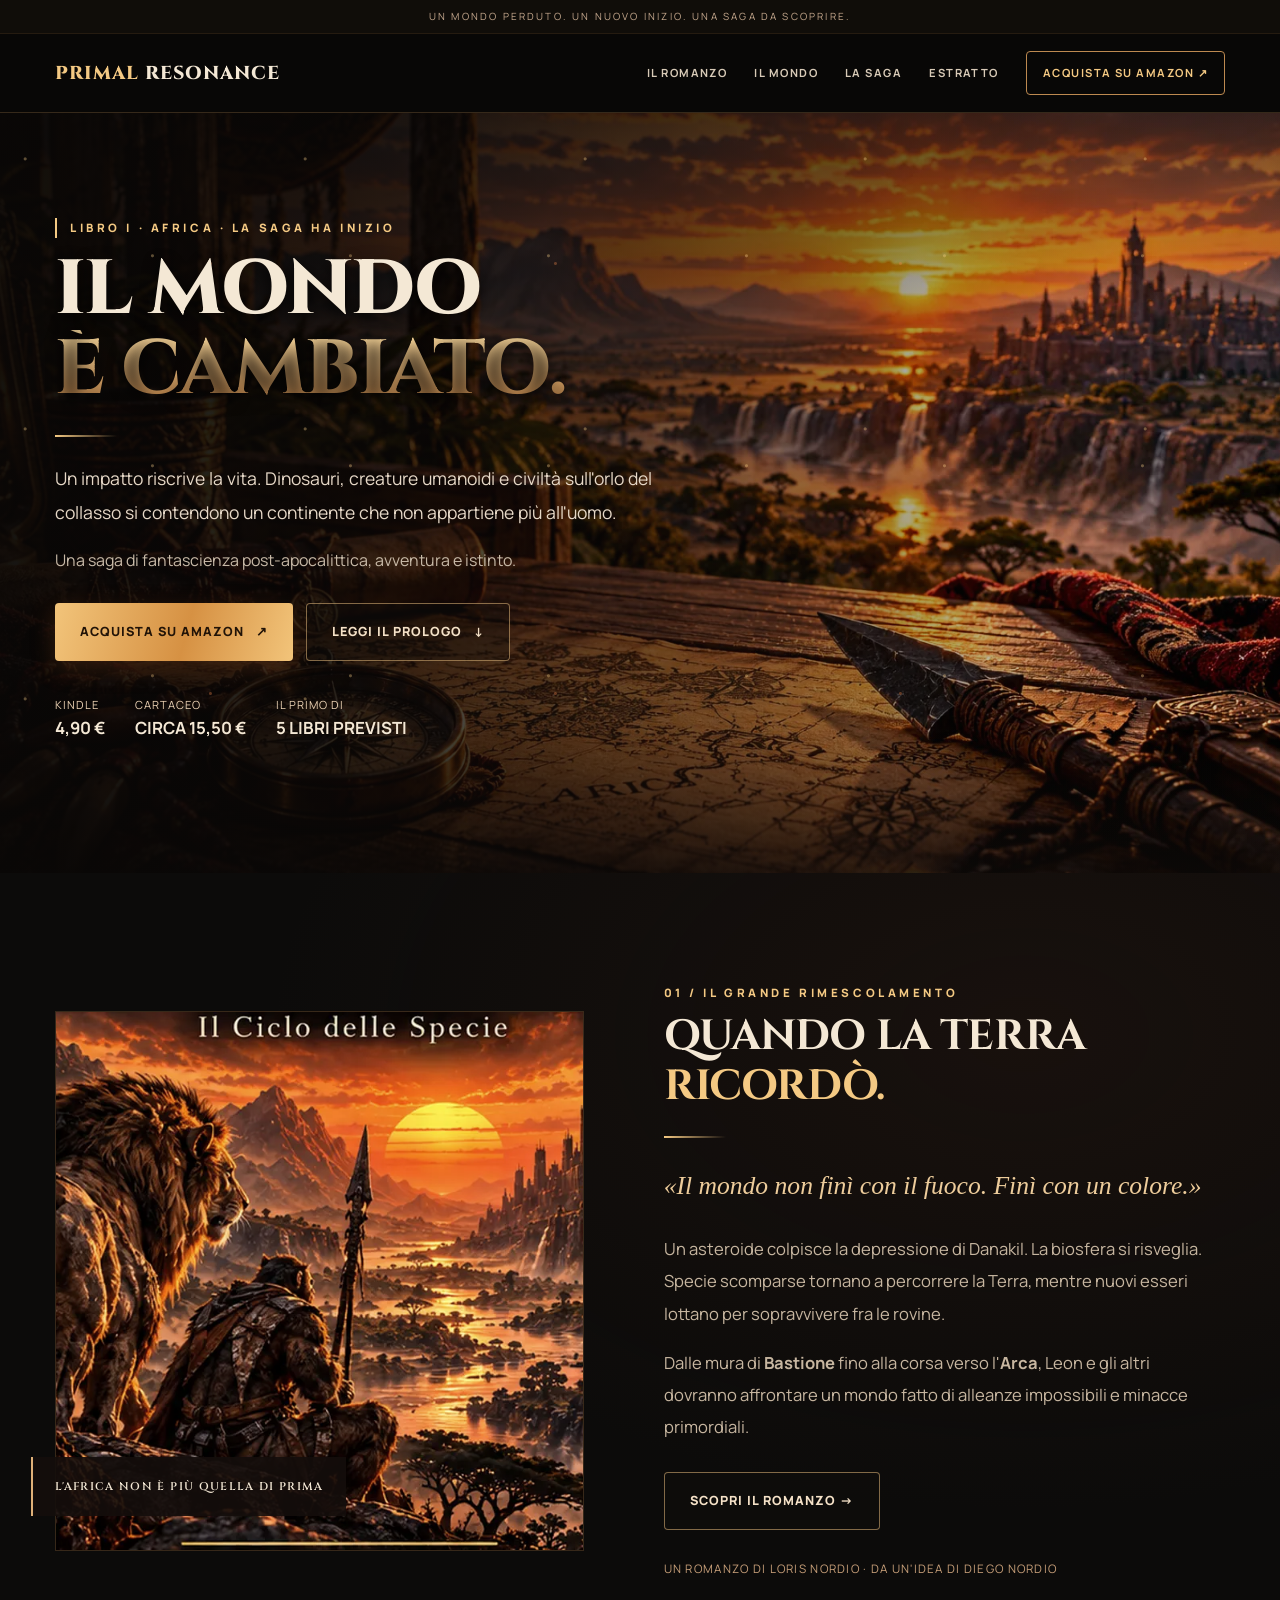
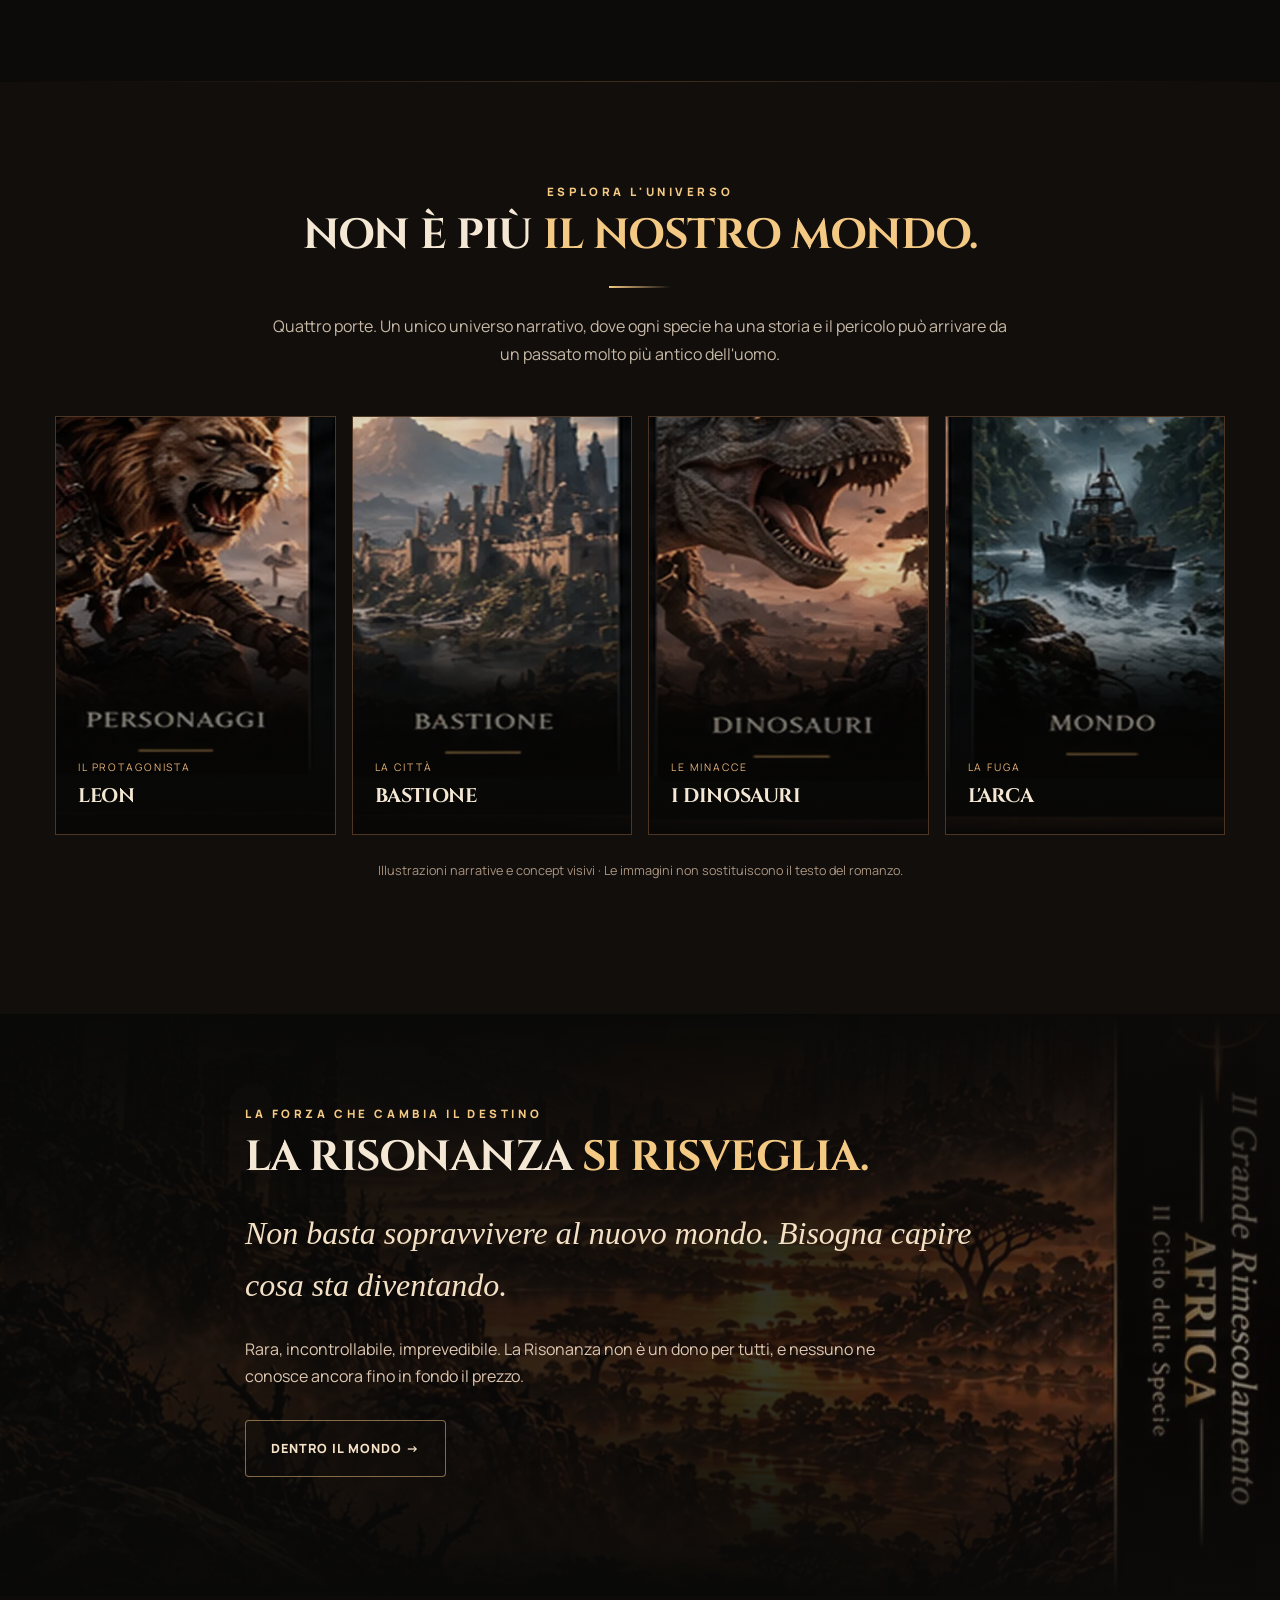
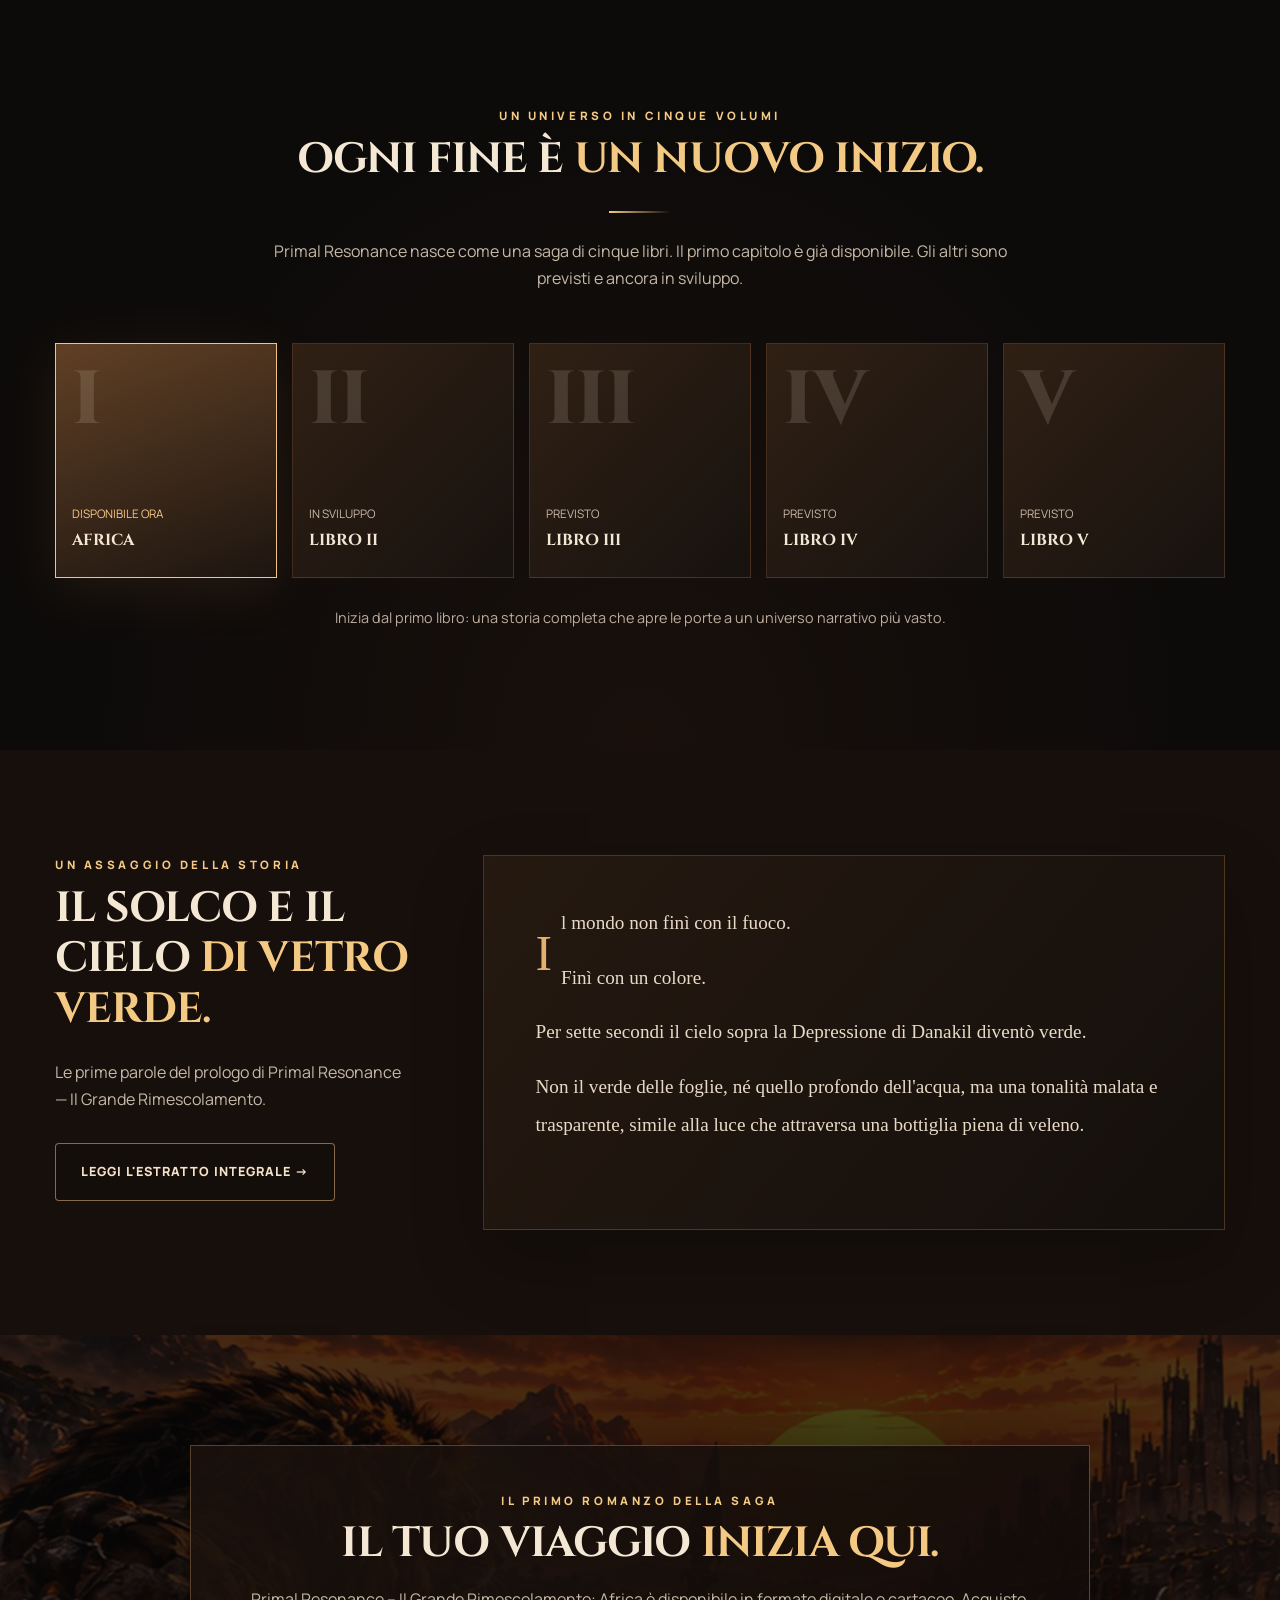
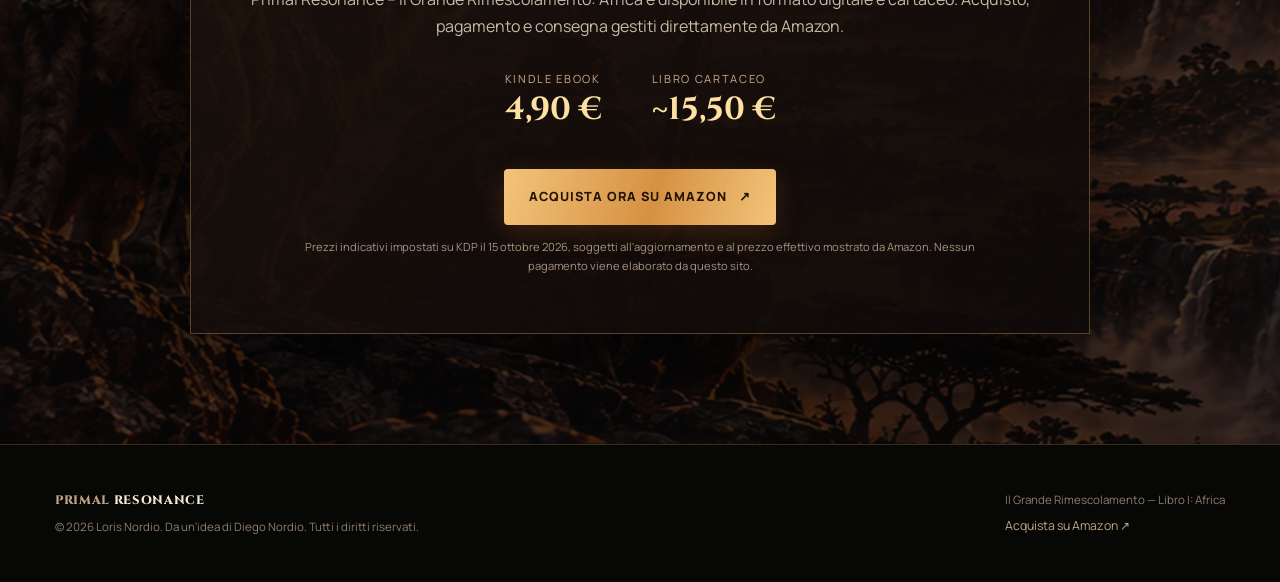
==== commit 24efb7aa: "Use approved cinematic Africa background, remove open-book hero" ====
--- a/previews/primal-resonance/index.html
+++ b/previews/primal-resonance/index.html
@@ -1,5 +1,5 @@
 <!doctype html><html lang="it"><head><meta charset="utf-8"><meta name="viewport" content="width=device-width,initial-scale=1"><meta name="theme-color" content="#100b0a"><meta name="robots" content="noindex,nofollow" data-replace-on-production="index,follow"><title>Primal Resonance | Il Grande Rimescolamento: Africa – Romanzo fantasy post-apocalittico</title><meta name="description" content="Scopri Primal Resonance, il primo romanzo di una saga di 5 libri: animali umanoidi, dinosauri, Risonanza e sopravvivenza in un’Africa post-apocalittica. Kindle e cartaceo su Amazon."><link rel="icon" href="assets/favicon.svg" type="image/svg+xml"><link rel="stylesheet" href="assets/style.css"><meta property="og:type" content="website"><meta property="og:title" content="Primal Resonance | Il Grande Rimescolamento: Africa – Romanzo fantasy post-apocalittico"><meta property="og:description" content="Scopri Primal Resonance, il primo romanzo di una saga di 5 libri: animali umanoidi, dinosauri, Risonanza e sopravvivenza in un’Africa post-apocalittica. Kindle e cartaceo su Amazon."><meta property="og:image" content="assets/prologo-autentico.webp"><meta name="twitter:card" content="summary_large_image"><script type="application/ld+json">{"@context":"https://schema.org","@type":"Book","name":"Primal Resonance – Il Grande Rimescolamento: Il Ciclo delle Specie – Libro I: Africa","author":{"@type":"Person","name":"Loris Nordio"},"inLanguage":"it","genre":["Fantascienza post-apocalittica","Fantasy","Avventura"],"url":"https://www.amazon.it/dp/B0HM3Z7CLX","description":"Romanzo post-apocalittico ambientato in un'Africa trasformata da un evento cosmico; primo libro di una saga prevista di cinque romanzi."}</script></head><body><div class="topline">Un mondo perduto. Un nuovo inizio. Una saga da scoprire.</div><header class="nav-wrap"><div class="container nav"><a class="brand" href="index.html">PRIMAL <i>RESONANCE</i></a><button class="mobile-nav-button" aria-label="Apri navigazione" aria-expanded="false">☰</button><nav class="nav-links" aria-label="Navigazione principale"><a href="romanzo.html" class="">Il romanzo</a><a href="mondo.html" class="">Il mondo</a><a href="saga.html" class="">La saga</a><a href="estratto.html" class="">Estratto</a><a class="nav-cta" href="https://www.amazon.it/dp/B0HM3Z7CLX" target="_blank" rel="noopener noreferrer">Acquista su Amazon ↗</a></nav></div></header>
-<main><section class="hero" id="inizio"><div class="container hero-inner"><div><div class="eyebrow hero-kicker">Libro I · Africa · La saga ha inizio</div><h1><span class="line">IL MONDO</span><span class="line gold">È CAMBIATO.</span></h1><div class="dash"></div><p class="hero-lead">Un impatto riscrive la vita. Dinosauri, creature umanoidi e civiltà sull'orlo del collasso si contendono un continente che non appartiene più all'uomo.</p><p class="muted">Una saga di fantascienza post-apocalittica, avventura e istinto.</p><div class="btn-row"><a class="btn btn-gold" href="https://www.amazon.it/dp/B0HM3Z7CLX" target="_blank" rel="noopener noreferrer">Acquista su Amazon <span aria-hidden="true">↗</span></a><a class="btn btn-outline" href="estratto.html">Leggi il prologo <span aria-hidden="true">↓</span></a></div><div class="hero-foot"><div>Kindle<b>4,90 €</b></div><div>Cartaceo<b>Circa 15,50 €</b></div><div>Il primo di<b>5 libri previsti</b></div></div></div><div class="book-stage reading-stage"><figure class="reading-figure"><img src="assets/prologo-autentico.webp" alt="Primal Resonance aperto sul prologo originale, su un tavolo di legno con bussola e un paesaggio africano al tramonto" fetchpriority="high" width="1536" height="1024"><figcaption class="reading-caption"><span>Dal prologo originale</span><strong>«Il mondo non finì con il fuoco. Finì con un colore.»</strong><a href="estratto.html">Leggi il prologo completo ↗</a></figcaption></figure></div></div></section>
+<main><section class="hero" id="inizio"><div class="container hero-inner"><div><div class="eyebrow hero-kicker">Libro I · Africa · La saga ha inizio</div><h1><span class="line">IL MONDO</span><span class="line gold">È CAMBIATO.</span></h1><div class="dash"></div><p class="hero-lead">Un impatto riscrive la vita. Dinosauri, creature umanoidi e civiltà sull'orlo del collasso si contendono un continente che non appartiene più all'uomo.</p><p class="muted">Una saga di fantascienza post-apocalittica, avventura e istinto.</p><div class="btn-row"><a class="btn btn-gold" href="https://www.amazon.it/dp/B0HM3Z7CLX" target="_blank" rel="noopener noreferrer">Acquista su Amazon <span aria-hidden="true">↗</span></a><a class="btn btn-outline" href="estratto.html">Leggi il prologo <span aria-hidden="true">↓</span></a></div><div class="hero-foot"><div>Kindle<b>4,90 €</b></div><div>Cartaceo<b>Circa 15,50 €</b></div><div>Il primo di<b>5 libri previsti</b></div></div></div></div></section>
 <section class="story" id="storia"><div class="container two"><div class="story-img"><img src="assets/leon-e-bastione.webp" loading="lazy" alt="Leone umanoide e viaggiatore armato osservano la città fortificata al tramonto" width="920" height="670"><div class="image-stamp">L'AFRICA NON È PIÙ QUELLA DI PRIMA</div></div><div class="story-copy"><div class="eyebrow">01 / Il Grande Rimescolamento</div><h2>QUANDO LA TERRA <span class="gold">RICORDÒ.</span></h2><div class="dash"></div><p class="intro">«Il mondo non finì con il fuoco. Finì con un colore.»</p><p class="text-lg">Un asteroide colpisce la depressione di Danakil. La biosfera si risveglia. Specie scomparse tornano a percorrere la Terra, mentre nuovi esseri lottano per sopravvivere fra le rovine.</p><p class="text-lg">Dalle mura di <b>Bastione</b> fino alla corsa verso l'<b>Arca</b>, Leon e gli altri dovranno affrontare un mondo fatto di alleanze impossibili e minacce primordiali.</p><div class="btn-row"><a class="btn btn-outline" href="romanzo.html">Scopri il romanzo →</a></div><div class="signature">UN ROMANZO DI LORIS NORDIO · DA UN'IDEA DI DIEGO NORDIO</div></div></div></section>
 <div class="dark-rule"></div><section class="world" id="esplora"><div class="container"><div class="section-header"><div class="eyebrow">Esplora l'universo</div><h2>NON È PIÙ <span class="gold">IL NOSTRO MONDO.</span></h2><div class="dash"></div><p class="muted">Quattro porte. Un unico universo narrativo, dove ogni specie ha una storia e il pericolo può arrivare da un passato molto più antico dell'uomo.</p></div><div class="world-grid"><a class="world-card" href="mondo.html#leon"><img src="assets/leon-ritratto.webp" loading="lazy" alt="Illustrazione del guerriero leone umanoide" width="430" height="740"><div class="card-label"><span>Il protagonista</span><h3>Leon</h3></div></a><a class="world-card" href="mondo.html#bastione"><img src="assets/bastione-citta.webp" loading="lazy" alt="La città fortificata di Bastione" width="430" height="740"><div class="card-label"><span>La città</span><h3>Bastione</h3></div></a><a class="world-card" href="mondo.html#dinosauri"><img src="assets/dinosauro.webp" loading="lazy" alt="Dinosauro predatore in un mondo post-apocalittico" width="430" height="740"><div class="card-label"><span>Le minacce</span><h3>I dinosauri</h3></div></a><a class="world-card" href="mondo.html#arca"><img src="assets/mondo-arca.webp" loading="lazy" alt="Imbarcazione in un paesaggio post-apocalittico" width="430" height="740"><div class="card-label"><span>La fuga</span><h3>L'Arca</h3></div></a></div><p class="world-foot">Illustrazioni narrative e concept visivi · Le immagini non sostituiscono il testo del romanzo.</p></div></section>
 <section class="resonance"><div class="container resonance-copy"><div class="eyebrow">La forza che cambia il destino</div><h2>LA RISONANZA <span class="gold">SI RISVEGLIA.</span></h2><blockquote>Non basta sopravvivere al nuovo mondo. Bisogna capire cosa sta diventando.</blockquote><p>Rara, incontrollabile, imprevedibile. La Risonanza non è un dono per tutti, e nessuno ne conosce ancora fino in fondo il prezzo.</p><div class="btn-row"><a class="btn btn-outline" href="mondo.html">Dentro il mondo →</a></div></div></section>
--- a/previews/primal-resonance/assets/style.css
+++ b/previews/primal-resonance/assets/style.css
@@ -24,3 +24,15 @@
 @media(max-width:1050px){.hero-inner:has(.reading-stage){grid-template-columns:minmax(0,1fr) minmax(0,1.05fr);gap:3%}}
 @media(max-width:760px){.hero-inner:has(.reading-stage){grid-template-columns:minmax(0,1fr);gap:26px;padding:45px 0 48px}.book-stage.reading-stage{width:100%;min-height:0;margin:0}.reading-figure{width:100%;max-width:none}.reading-figure img{aspect-ratio:1.17/1;object-fit:cover;object-position:center 80%}.reading-caption{padding:16px 18px}.reading-caption strong{font-size:1.08rem}.reading-caption a{font-size:.86rem}}
 @media(max-width:400px){.reading-figure img{aspect-ratio:1.12/1}.reading-caption strong{font-size:1rem}}
+
+/* Sfondo africano approvato: nessun libro nella prima sezione */
+.hero{min-height:760px}
+.hero:before{background-image:linear-gradient(90deg,rgba(9,7,6,.96) 0%,rgba(9,7,6,.86) 27%,rgba(10,8,7,.58) 52%,rgba(10,8,7,.14) 85%),linear-gradient(0deg,#0d0a08 0%,transparent 22%,transparent 73%,rgba(9,7,6,.6) 100%),url('africa-sfondo-approvato.webp');background-position:center center;background-size:cover;filter:saturate(1.04)}
+.hero-inner{grid-template-columns:minmax(0,700px) minmax(0,1fr);gap:0;min-height:700px;align-items:center}
+.hero-inner>div:first-child{max-width:700px}
+@media(max-width:760px){
+.hero{min-height:0}
+.hero:before{background-image:linear-gradient(180deg,rgba(8,7,6,.58) 0%,rgba(8,7,6,.70) 32%,rgba(8,7,6,.88) 70%,#0c0908 100%),url('africa-sfondo-approvato.webp');background-position:66% center;background-size:cover}
+.hero-inner{grid-template-columns:minmax(0,1fr);min-height:0;padding:74px 0 78px;gap:0}
+.hero-inner>div:first-child{max-width:100%}
+}
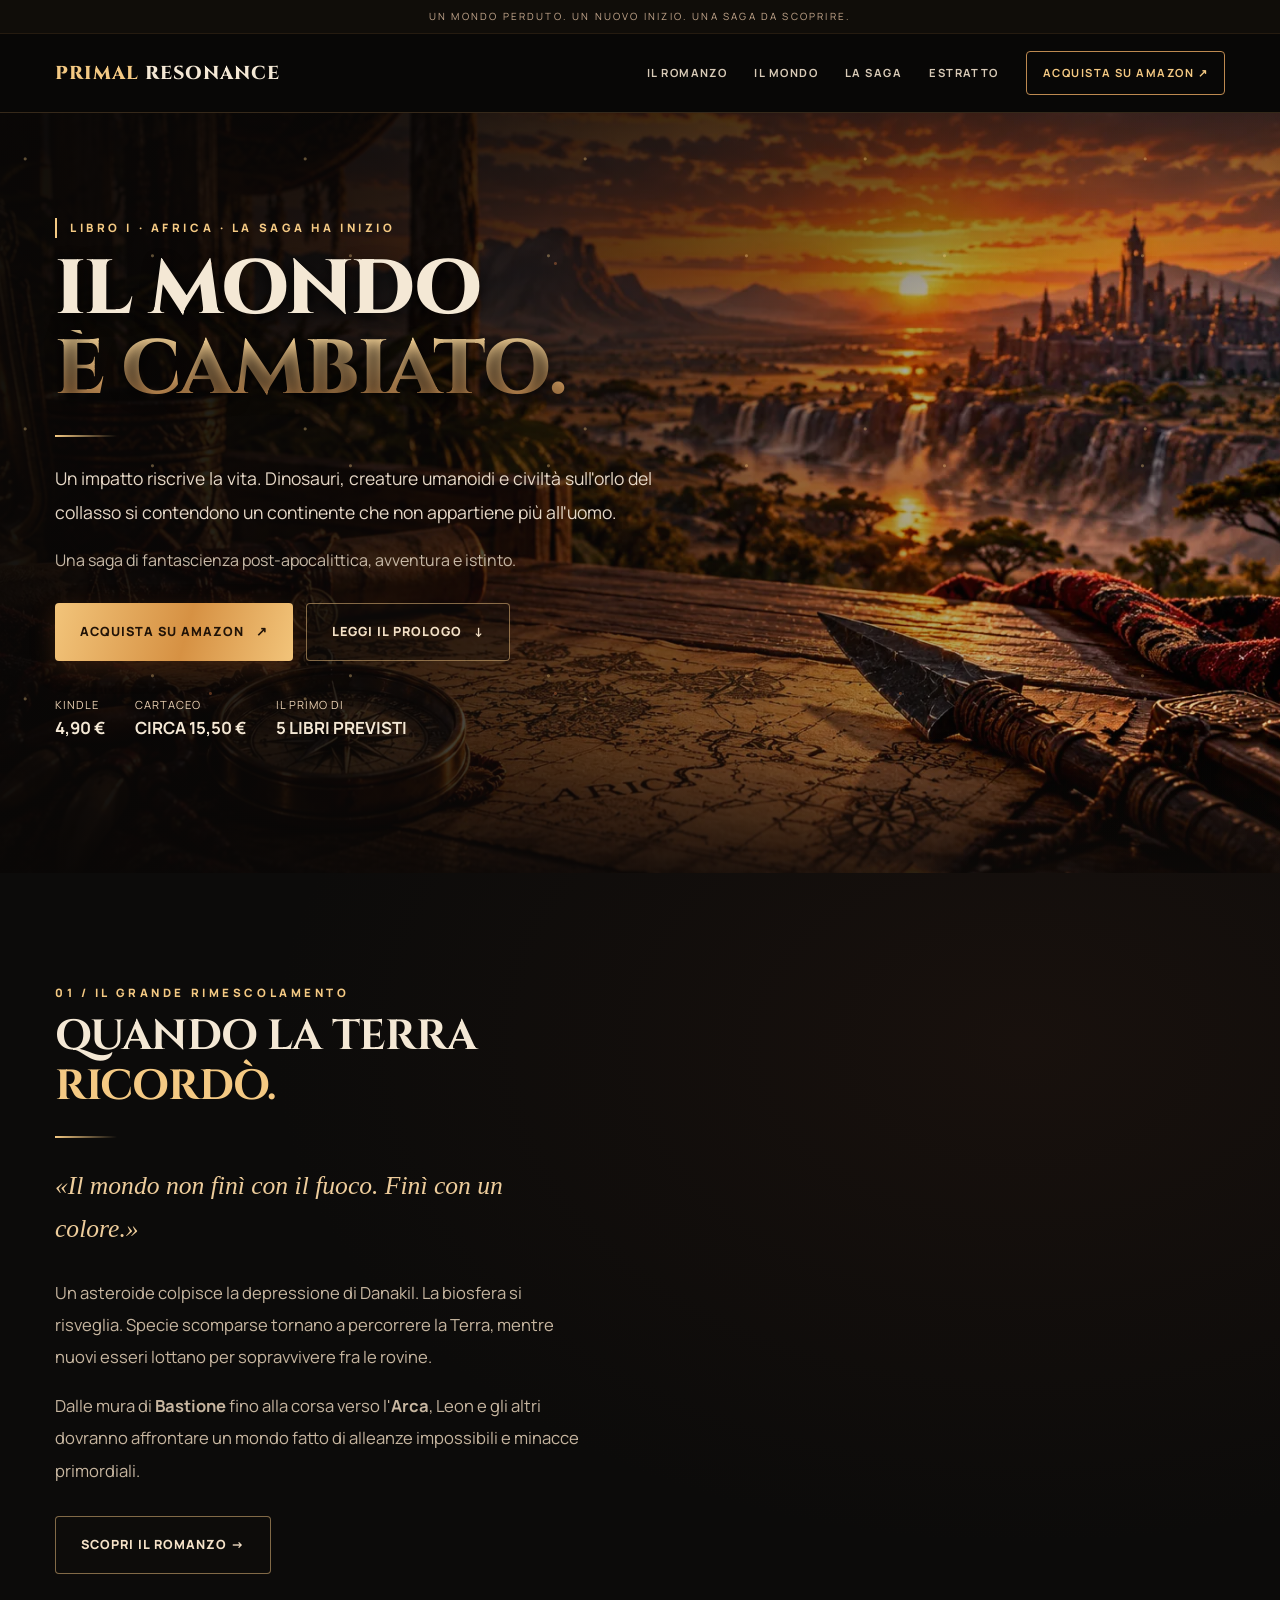
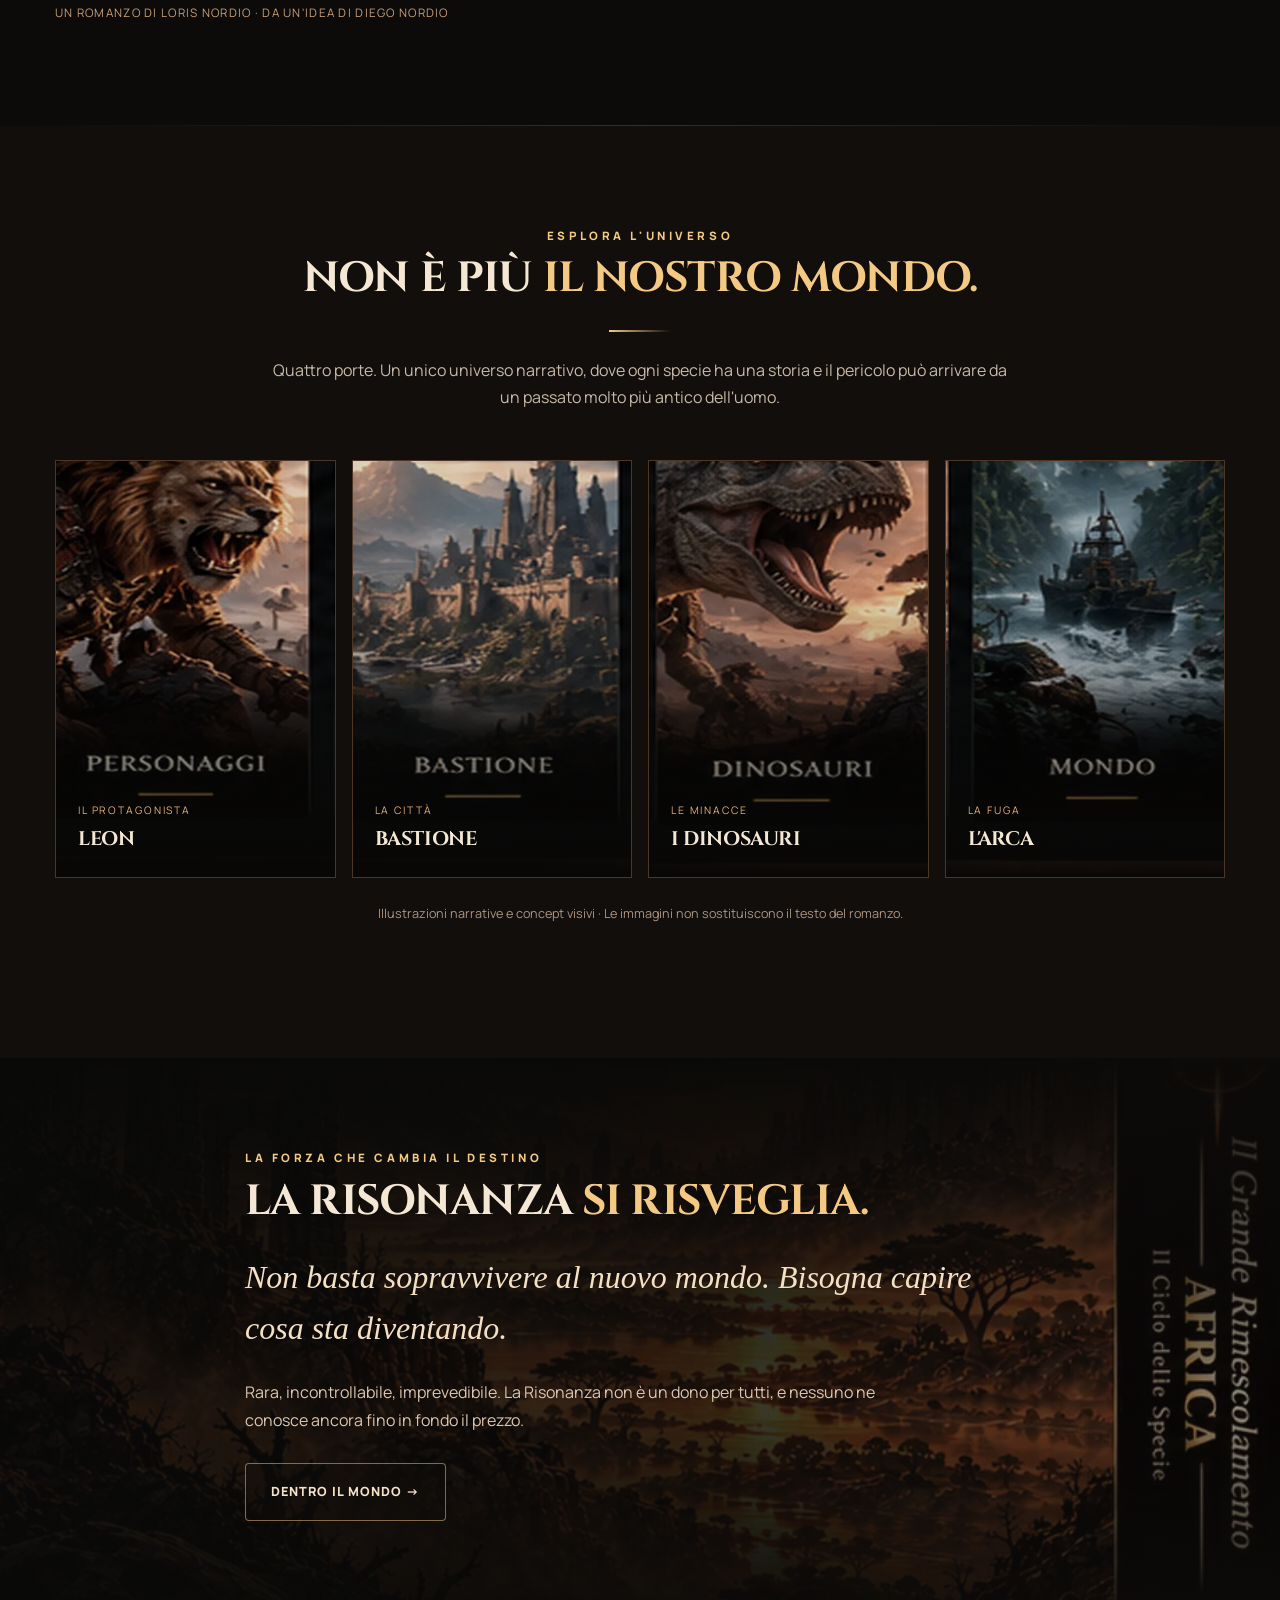
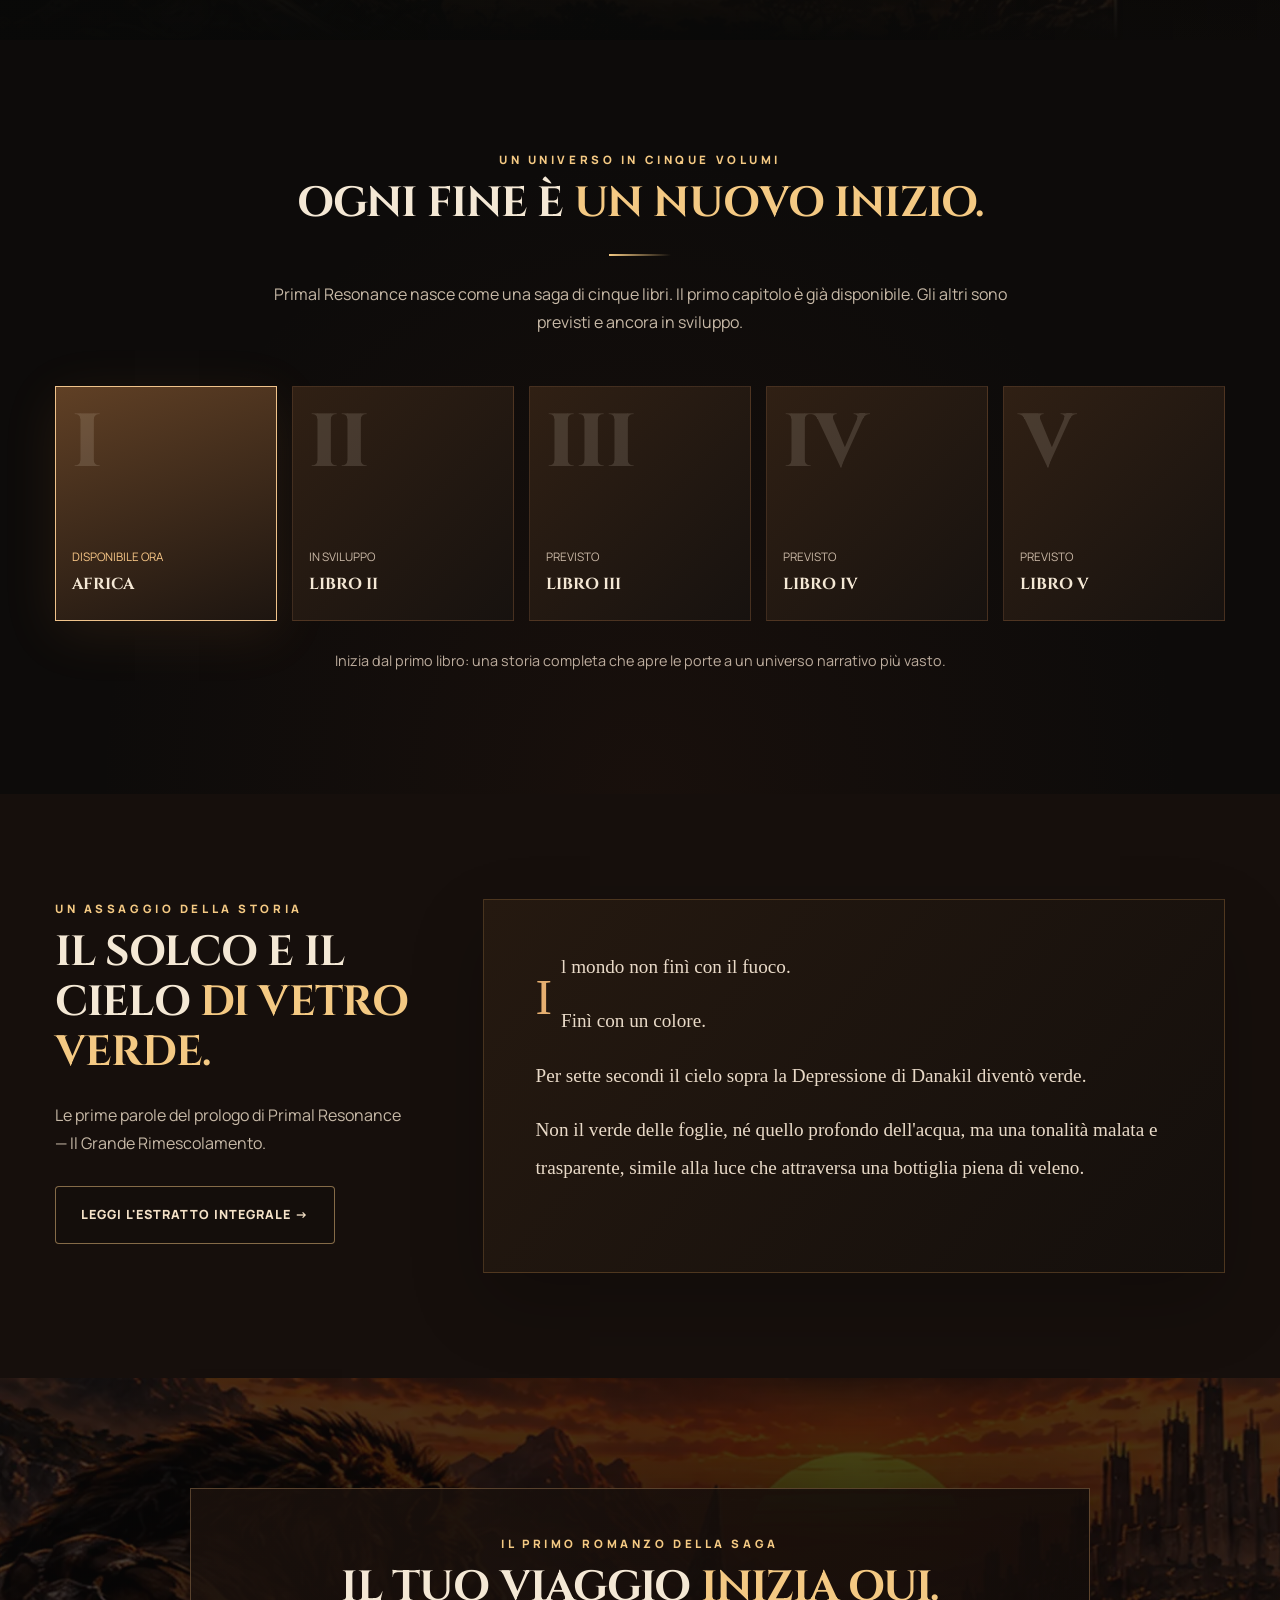
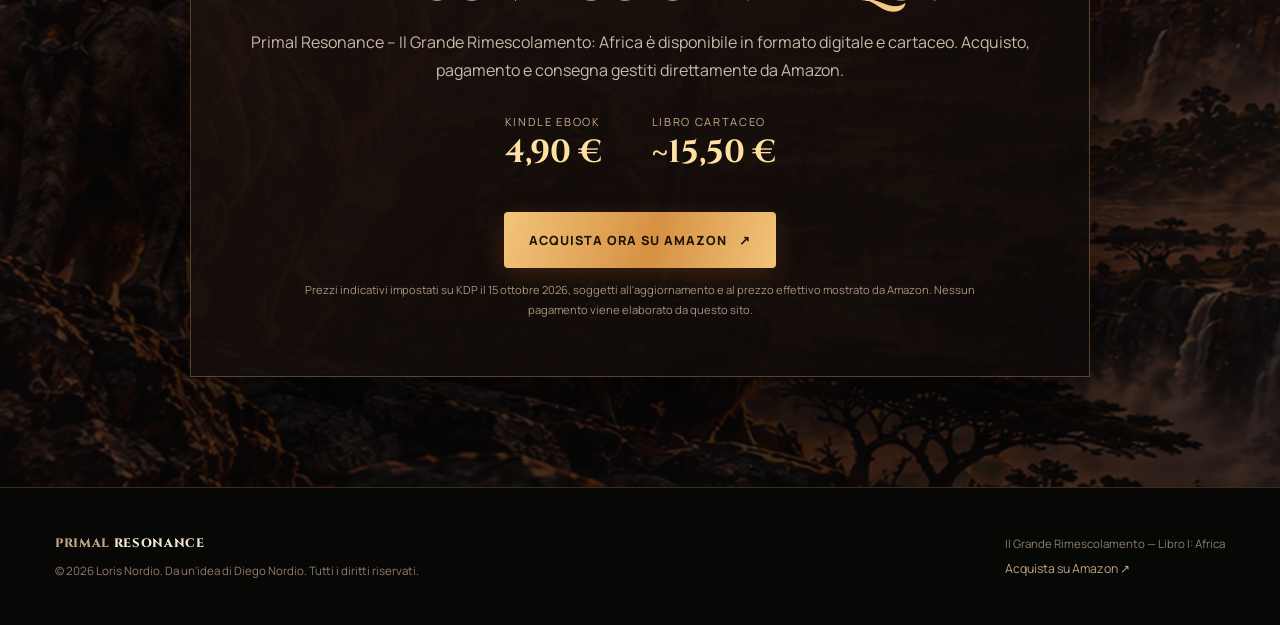
==== commit b241148b: "Remove unrelated Leon illustration from story section" ====
--- a/previews/primal-resonance/index.html
+++ b/previews/primal-resonance/index.html
@@ -1,6 +1,6 @@
 <!doctype html><html lang="it"><head><meta charset="utf-8"><meta name="viewport" content="width=device-width,initial-scale=1"><meta name="theme-color" content="#100b0a"><meta name="robots" content="noindex,nofollow" data-replace-on-production="index,follow"><title>Primal Resonance | Il Grande Rimescolamento: Africa – Romanzo fantasy post-apocalittico</title><meta name="description" content="Scopri Primal Resonance, il primo romanzo di una saga di 5 libri: animali umanoidi, dinosauri, Risonanza e sopravvivenza in un’Africa post-apocalittica. Kindle e cartaceo su Amazon."><link rel="icon" href="assets/favicon.svg" type="image/svg+xml"><link rel="stylesheet" href="assets/style.css"><meta property="og:type" content="website"><meta property="og:title" content="Primal Resonance | Il Grande Rimescolamento: Africa – Romanzo fantasy post-apocalittico"><meta property="og:description" content="Scopri Primal Resonance, il primo romanzo di una saga di 5 libri: animali umanoidi, dinosauri, Risonanza e sopravvivenza in un’Africa post-apocalittica. Kindle e cartaceo su Amazon."><meta property="og:image" content="assets/prologo-autentico.webp"><meta name="twitter:card" content="summary_large_image"><script type="application/ld+json">{"@context":"https://schema.org","@type":"Book","name":"Primal Resonance – Il Grande Rimescolamento: Il Ciclo delle Specie – Libro I: Africa","author":{"@type":"Person","name":"Loris Nordio"},"inLanguage":"it","genre":["Fantascienza post-apocalittica","Fantasy","Avventura"],"url":"https://www.amazon.it/dp/B0HM3Z7CLX","description":"Romanzo post-apocalittico ambientato in un'Africa trasformata da un evento cosmico; primo libro di una saga prevista di cinque romanzi."}</script></head><body><div class="topline">Un mondo perduto. Un nuovo inizio. Una saga da scoprire.</div><header class="nav-wrap"><div class="container nav"><a class="brand" href="index.html">PRIMAL <i>RESONANCE</i></a><button class="mobile-nav-button" aria-label="Apri navigazione" aria-expanded="false">☰</button><nav class="nav-links" aria-label="Navigazione principale"><a href="romanzo.html" class="">Il romanzo</a><a href="mondo.html" class="">Il mondo</a><a href="saga.html" class="">La saga</a><a href="estratto.html" class="">Estratto</a><a class="nav-cta" href="https://www.amazon.it/dp/B0HM3Z7CLX" target="_blank" rel="noopener noreferrer">Acquista su Amazon ↗</a></nav></div></header>
 <main><section class="hero" id="inizio"><div class="container hero-inner"><div><div class="eyebrow hero-kicker">Libro I · Africa · La saga ha inizio</div><h1><span class="line">IL MONDO</span><span class="line gold">È CAMBIATO.</span></h1><div class="dash"></div><p class="hero-lead">Un impatto riscrive la vita. Dinosauri, creature umanoidi e civiltà sull'orlo del collasso si contendono un continente che non appartiene più all'uomo.</p><p class="muted">Una saga di fantascienza post-apocalittica, avventura e istinto.</p><div class="btn-row"><a class="btn btn-gold" href="https://www.amazon.it/dp/B0HM3Z7CLX" target="_blank" rel="noopener noreferrer">Acquista su Amazon <span aria-hidden="true">↗</span></a><a class="btn btn-outline" href="estratto.html">Leggi il prologo <span aria-hidden="true">↓</span></a></div><div class="hero-foot"><div>Kindle<b>4,90 €</b></div><div>Cartaceo<b>Circa 15,50 €</b></div><div>Il primo di<b>5 libri previsti</b></div></div></div></div></section>
-<section class="story" id="storia"><div class="container two"><div class="story-img"><img src="assets/leon-e-bastione.webp" loading="lazy" alt="Leone umanoide e viaggiatore armato osservano la città fortificata al tramonto" width="920" height="670"><div class="image-stamp">L'AFRICA NON È PIÙ QUELLA DI PRIMA</div></div><div class="story-copy"><div class="eyebrow">01 / Il Grande Rimescolamento</div><h2>QUANDO LA TERRA <span class="gold">RICORDÒ.</span></h2><div class="dash"></div><p class="intro">«Il mondo non finì con il fuoco. Finì con un colore.»</p><p class="text-lg">Un asteroide colpisce la depressione di Danakil. La biosfera si risveglia. Specie scomparse tornano a percorrere la Terra, mentre nuovi esseri lottano per sopravvivere fra le rovine.</p><p class="text-lg">Dalle mura di <b>Bastione</b> fino alla corsa verso l'<b>Arca</b>, Leon e gli altri dovranno affrontare un mondo fatto di alleanze impossibili e minacce primordiali.</p><div class="btn-row"><a class="btn btn-outline" href="romanzo.html">Scopri il romanzo →</a></div><div class="signature">UN ROMANZO DI LORIS NORDIO · DA UN'IDEA DI DIEGO NORDIO</div></div></div></section>
+<section class="story" id="storia"><div class="container two story-text-only"><div class="story-copy"><div class="eyebrow">01 / Il Grande Rimescolamento</div><h2>QUANDO LA TERRA <span class="gold">RICORDÒ.</span></h2><div class="dash"></div><p class="intro">«Il mondo non finì con il fuoco. Finì con un colore.»</p><p class="text-lg">Un asteroide colpisce la depressione di Danakil. La biosfera si risveglia. Specie scomparse tornano a percorrere la Terra, mentre nuovi esseri lottano per sopravvivere fra le rovine.</p><p class="text-lg">Dalle mura di <b>Bastione</b> fino alla corsa verso l'<b>Arca</b>, Leon e gli altri dovranno affrontare un mondo fatto di alleanze impossibili e minacce primordiali.</p><div class="btn-row"><a class="btn btn-outline" href="romanzo.html">Scopri il romanzo →</a></div><div class="signature">UN ROMANZO DI LORIS NORDIO · DA UN'IDEA DI DIEGO NORDIO</div></div></div></section>
 <div class="dark-rule"></div><section class="world" id="esplora"><div class="container"><div class="section-header"><div class="eyebrow">Esplora l'universo</div><h2>NON È PIÙ <span class="gold">IL NOSTRO MONDO.</span></h2><div class="dash"></div><p class="muted">Quattro porte. Un unico universo narrativo, dove ogni specie ha una storia e il pericolo può arrivare da un passato molto più antico dell'uomo.</p></div><div class="world-grid"><a class="world-card" href="mondo.html#leon"><img src="assets/leon-ritratto.webp" loading="lazy" alt="Illustrazione del guerriero leone umanoide" width="430" height="740"><div class="card-label"><span>Il protagonista</span><h3>Leon</h3></div></a><a class="world-card" href="mondo.html#bastione"><img src="assets/bastione-citta.webp" loading="lazy" alt="La città fortificata di Bastione" width="430" height="740"><div class="card-label"><span>La città</span><h3>Bastione</h3></div></a><a class="world-card" href="mondo.html#dinosauri"><img src="assets/dinosauro.webp" loading="lazy" alt="Dinosauro predatore in un mondo post-apocalittico" width="430" height="740"><div class="card-label"><span>Le minacce</span><h3>I dinosauri</h3></div></a><a class="world-card" href="mondo.html#arca"><img src="assets/mondo-arca.webp" loading="lazy" alt="Imbarcazione in un paesaggio post-apocalittico" width="430" height="740"><div class="card-label"><span>La fuga</span><h3>L'Arca</h3></div></a></div><p class="world-foot">Illustrazioni narrative e concept visivi · Le immagini non sostituiscono il testo del romanzo.</p></div></section>
 <section class="resonance"><div class="container resonance-copy"><div class="eyebrow">La forza che cambia il destino</div><h2>LA RISONANZA <span class="gold">SI RISVEGLIA.</span></h2><blockquote>Non basta sopravvivere al nuovo mondo. Bisogna capire cosa sta diventando.</blockquote><p>Rara, incontrollabile, imprevedibile. La Risonanza non è un dono per tutti, e nessuno ne conosce ancora fino in fondo il prezzo.</p><div class="btn-row"><a class="btn btn-outline" href="mondo.html">Dentro il mondo →</a></div></div></section>
 <section class="saga" id="saga"><div class="container"><div class="section-header"><div class="eyebrow">Un universo in cinque volumi</div><h2>OGNI FINE È <span class="gold">UN NUOVO INIZIO.</span></h2><div class="dash"></div><p class="muted">Primal Resonance nasce come una saga di cinque libri. Il primo capitolo è già disponibile. Gli altri sono previsti e ancora in sviluppo.</p></div><div class="saga-grid"><div class="volume live"><div class="num">I</div><div><small>DISPONIBILE ORA</small><br><strong>AFRICA</strong></div></div><div class="volume"><div class="num">II</div><div><small>IN SVILUPPO</small><br><strong>LIBRO II</strong></div></div><div class="volume"><div class="num">III</div><div><small>PREVISTO</small><br><strong>LIBRO III</strong></div></div><div class="volume"><div class="num">IV</div><div><small>PREVISTO</small><br><strong>LIBRO IV</strong></div></div><div class="volume"><div class="num">V</div><div><small>PREVISTO</small><br><strong>LIBRO V</strong></div></div></div><p class="saga-note">Inizia dal primo libro: una storia completa che apre le porte a un universo narrativo più vasto.</p></div></section>
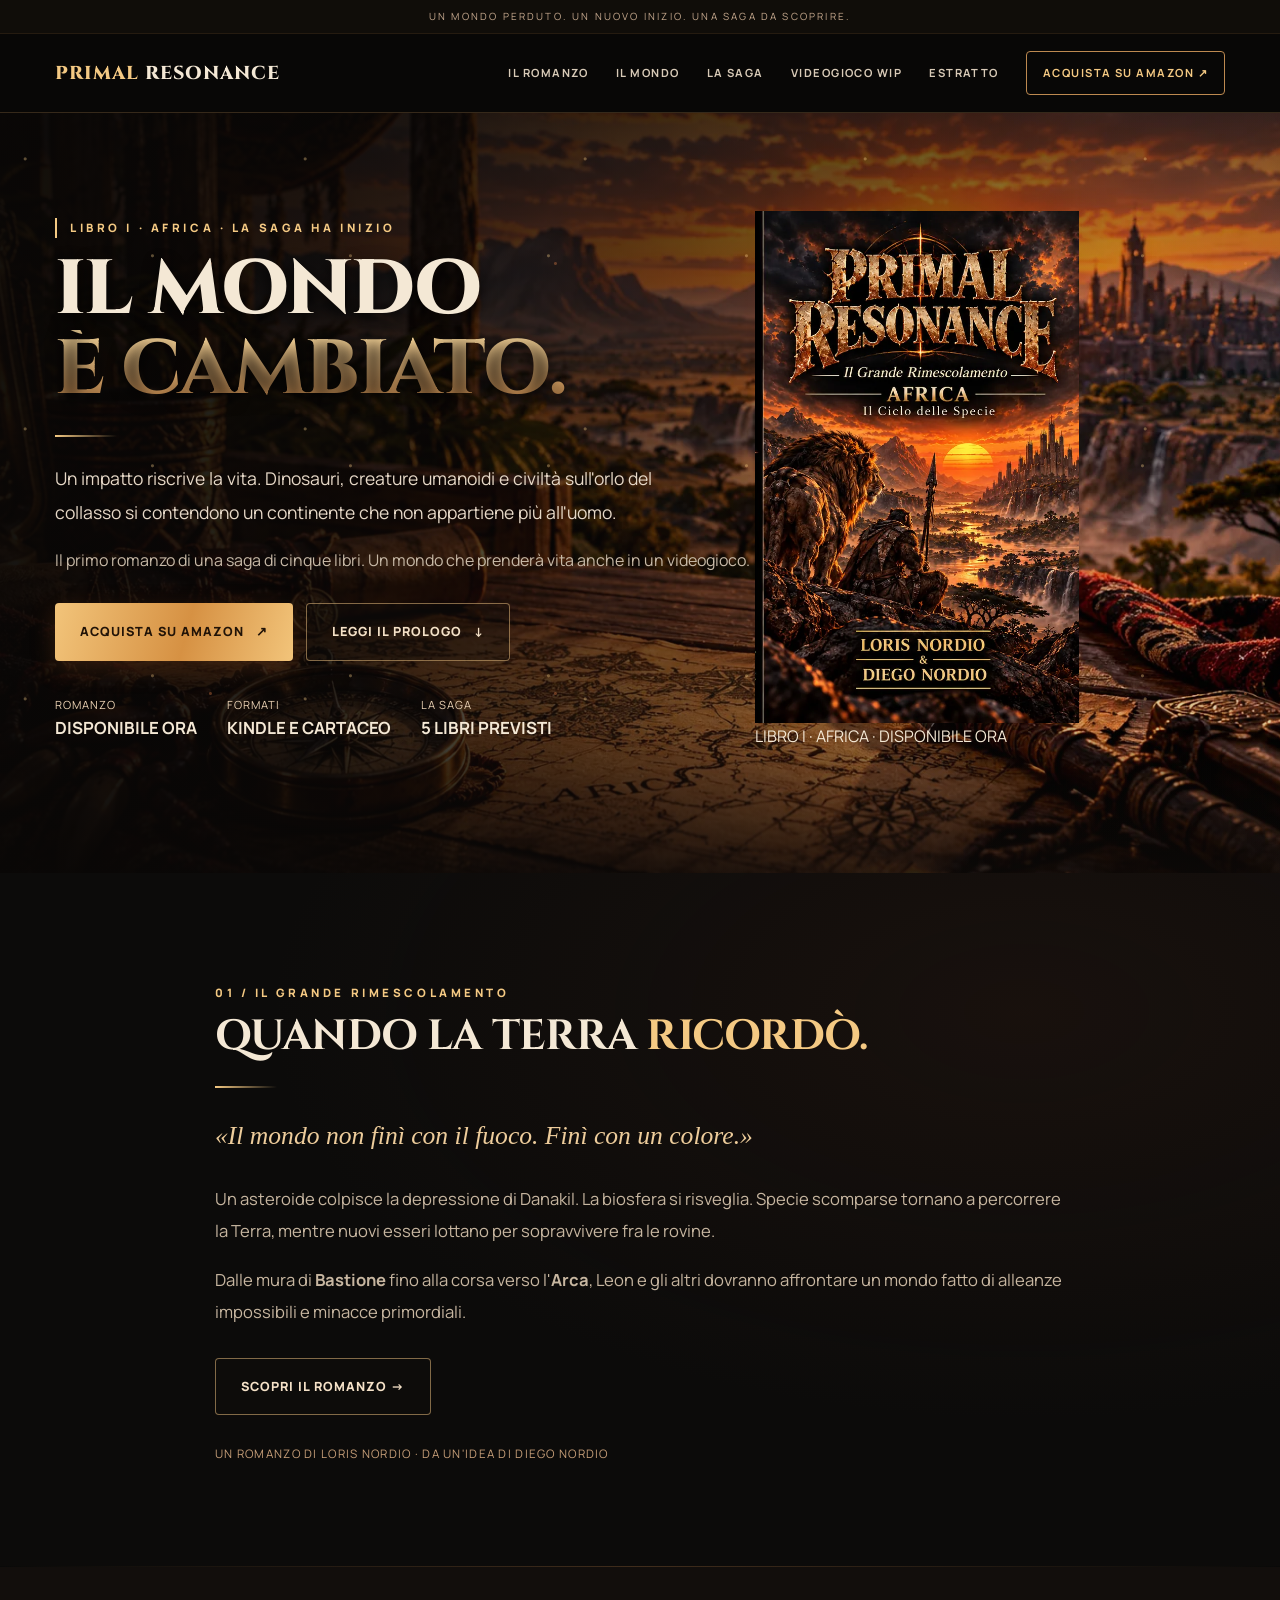
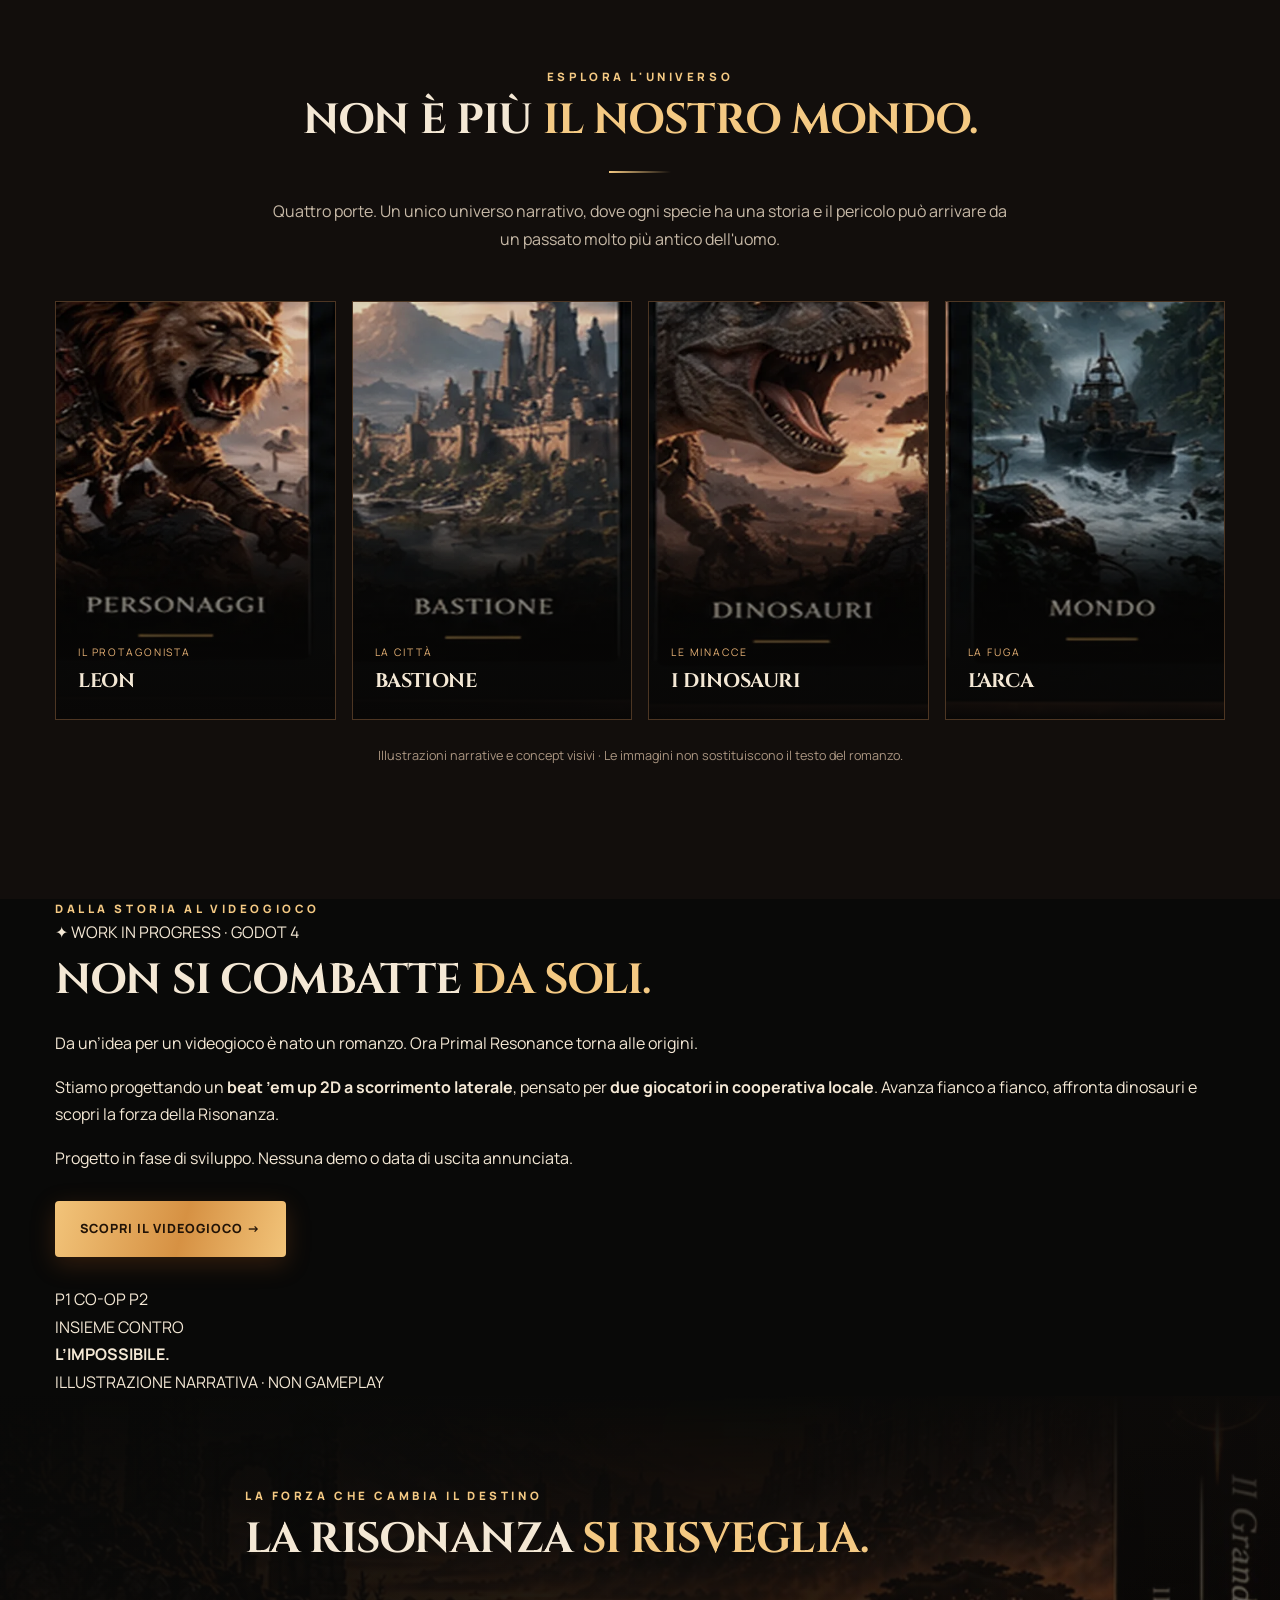
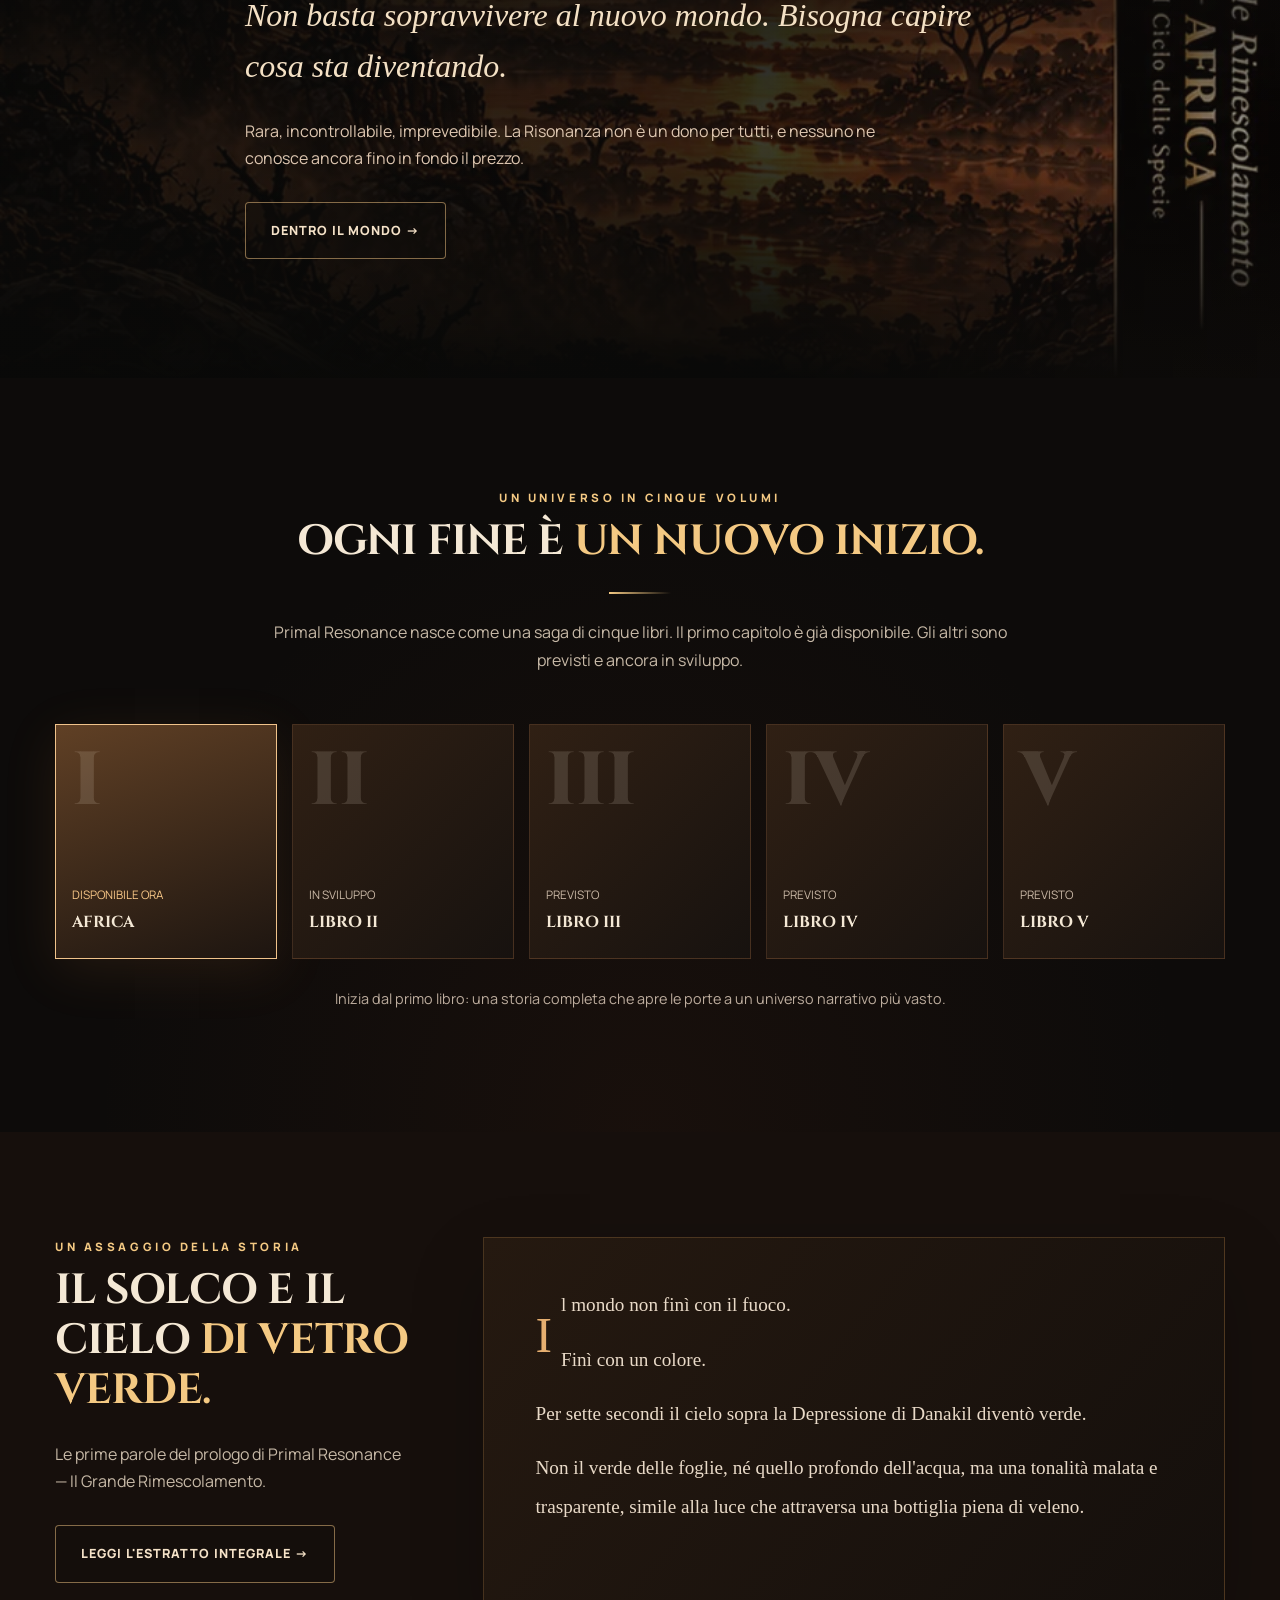
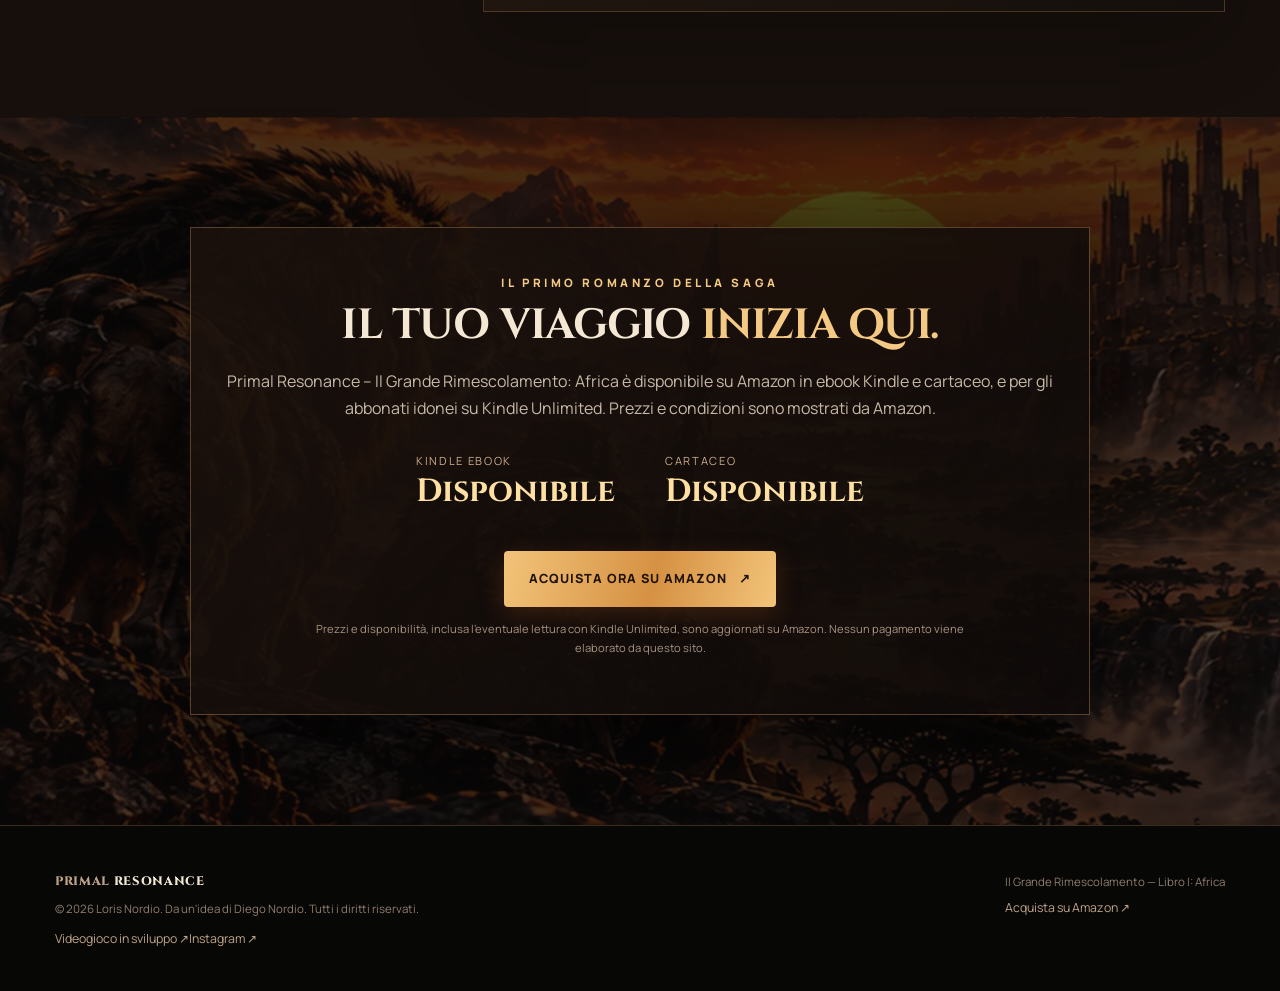
==== commit 100bd08c: "Refresh Primal Resonance pages for cooperative dinosaur game and current book offer" ====
--- a/previews/primal-resonance/index.html
+++ b/previews/primal-resonance/index.html
@@ -1,9 +1,10 @@
-<!doctype html><html lang="it"><head><meta charset="utf-8"><meta name="viewport" content="width=device-width,initial-scale=1"><meta name="theme-color" content="#100b0a"><meta name="robots" content="noindex,nofollow" data-replace-on-production="index,follow"><title>Primal Resonance | Il Grande Rimescolamento: Africa – Romanzo fantasy post-apocalittico</title><meta name="description" content="Scopri Primal Resonance, il primo romanzo di una saga di 5 libri: animali umanoidi, dinosauri, Risonanza e sopravvivenza in un’Africa post-apocalittica. Kindle e cartaceo su Amazon."><link rel="icon" href="assets/favicon.svg" type="image/svg+xml"><link rel="stylesheet" href="assets/style.css"><meta property="og:type" content="website"><meta property="og:title" content="Primal Resonance | Il Grande Rimescolamento: Africa – Romanzo fantasy post-apocalittico"><meta property="og:description" content="Scopri Primal Resonance, il primo romanzo di una saga di 5 libri: animali umanoidi, dinosauri, Risonanza e sopravvivenza in un’Africa post-apocalittica. Kindle e cartaceo su Amazon."><meta property="og:image" content="assets/prologo-autentico.webp"><meta name="twitter:card" content="summary_large_image"><script type="application/ld+json">{"@context":"https://schema.org","@type":"Book","name":"Primal Resonance – Il Grande Rimescolamento: Il Ciclo delle Specie – Libro I: Africa","author":{"@type":"Person","name":"Loris Nordio"},"inLanguage":"it","genre":["Fantascienza post-apocalittica","Fantasy","Avventura"],"url":"https://www.amazon.it/dp/B0HM3Z7CLX","description":"Romanzo post-apocalittico ambientato in un'Africa trasformata da un evento cosmico; primo libro di una saga prevista di cinque romanzi."}</script></head><body><div class="topline">Un mondo perduto. Un nuovo inizio. Una saga da scoprire.</div><header class="nav-wrap"><div class="container nav"><a class="brand" href="index.html">PRIMAL <i>RESONANCE</i></a><button class="mobile-nav-button" aria-label="Apri navigazione" aria-expanded="false">☰</button><nav class="nav-links" aria-label="Navigazione principale"><a href="romanzo.html" class="">Il romanzo</a><a href="mondo.html" class="">Il mondo</a><a href="saga.html" class="">La saga</a><a href="estratto.html" class="">Estratto</a><a class="nav-cta" href="https://www.amazon.it/dp/B0HM3Z7CLX" target="_blank" rel="noopener noreferrer">Acquista su Amazon ↗</a></nav></div></header>
-<main><section class="hero" id="inizio"><div class="container hero-inner"><div><div class="eyebrow hero-kicker">Libro I · Africa · La saga ha inizio</div><h1><span class="line">IL MONDO</span><span class="line gold">È CAMBIATO.</span></h1><div class="dash"></div><p class="hero-lead">Un impatto riscrive la vita. Dinosauri, creature umanoidi e civiltà sull'orlo del collasso si contendono un continente che non appartiene più all'uomo.</p><p class="muted">Una saga di fantascienza post-apocalittica, avventura e istinto.</p><div class="btn-row"><a class="btn btn-gold" href="https://www.amazon.it/dp/B0HM3Z7CLX" target="_blank" rel="noopener noreferrer">Acquista su Amazon <span aria-hidden="true">↗</span></a><a class="btn btn-outline" href="estratto.html">Leggi il prologo <span aria-hidden="true">↓</span></a></div><div class="hero-foot"><div>Kindle<b>4,90 €</b></div><div>Cartaceo<b>Circa 15,50 €</b></div><div>Il primo di<b>5 libri previsti</b></div></div></div></div></section>
+<!doctype html><html lang="it"><head><meta charset="utf-8"><meta name="viewport" content="width=device-width,initial-scale=1"><meta name="theme-color" content="#100b0a"><meta name="robots" content="noindex,nofollow" data-replace-on-production="index,follow"><title>Primal Resonance | Il Grande Rimescolamento: Africa – Romanzo fantasy post-apocalittico</title><meta name="description" content="Scopri Primal Resonance, il primo romanzo di una saga di 5 libri: animali umanoidi, dinosauri, Risonanza e sopravvivenza in un’Africa post-apocalittica. Kindle e cartaceo su Amazon."><link rel="icon" href="assets/favicon.svg" type="image/svg+xml"><link rel="stylesheet" href="assets/style.css"><meta property="og:type" content="website"><meta property="og:title" content="Primal Resonance | Il Grande Rimescolamento: Africa – Romanzo fantasy post-apocalittico"><meta property="og:description" content="Scopri Primal Resonance, il primo romanzo di una saga di 5 libri: animali umanoidi, dinosauri, Risonanza e sopravvivenza in un’Africa post-apocalittica. Kindle e cartaceo su Amazon."><meta property="og:image" content="https://raw.githubusercontent.com/SYSTEMTOOLBOX/Kairon-Labs-Studio/main/previews/primal-resonance/assets/copertina-anteprima.webp"><meta name="twitter:card" content="summary_large_image"><script type="application/ld+json">{"@context":"https://schema.org","@type":"Book","name":"Primal Resonance – Il Grande Rimescolamento: Il Ciclo delle Specie – Libro I: Africa","author":{"@type":"Person","name":"Loris Nordio"},"inLanguage":"it","genre":["Fantascienza post-apocalittica","Fantasy","Avventura"],"url":"https://amzn.eu/d/0b8uxU1U","description":"Romanzo post-apocalittico ambientato in un'Africa trasformata da un evento cosmico; primo libro di una saga prevista di cinque romanzi."}</script></head><body><div class="topline">Un mondo perduto. Un nuovo inizio. Una saga da scoprire.</div><header class="nav-wrap"><div class="container nav"><a class="brand" href="index.html">PRIMAL <i>RESONANCE</i></a><button class="mobile-nav-button" aria-label="Apri navigazione" aria-expanded="false">☰</button><nav class="nav-links" aria-label="Navigazione principale"><a href="romanzo.html" class="">Il romanzo</a><a href="mondo.html" class="">Il mondo</a><a href="saga.html" class="">La saga</a><a href="videogioco.html" class="">Videogioco <span class="nav-wip">WIP</span></a><a href="estratto.html" class="">Estratto</a><a class="nav-cta" href="https://amzn.eu/d/0b8uxU1U" target="_blank" rel="noopener noreferrer">Acquista su Amazon ↗</a></nav></div></header>
+<main><section class="hero" id="inizio"><div class="container hero-inner"><div><div class="eyebrow hero-kicker">Libro I · Africa · La saga ha inizio</div><h1><span class="line">IL MONDO</span><span class="line gold">È CAMBIATO.</span></h1><div class="dash"></div><p class="hero-lead">Un impatto riscrive la vita. Dinosauri, creature umanoidi e civiltà sull'orlo del collasso si contendono un continente che non appartiene più all'uomo.</p><p class="muted">Il primo romanzo di una saga di cinque libri. Un mondo che prenderà vita anche in un videogioco.</p><div class="btn-row"><a class="btn btn-gold" href="https://amzn.eu/d/0b8uxU1U" target="_blank" rel="noopener noreferrer">Acquista su Amazon <span aria-hidden="true">↗</span></a><a class="btn btn-outline" href="estratto.html">Leggi il prologo <span aria-hidden="true">↓</span></a></div><div class="hero-foot"><div>Romanzo<b>Disponibile ora</b></div><div>Formati<b>Kindle e cartaceo</b></div><div>La saga<b>5 libri previsti</b></div></div></div><aside class="hero-cover" aria-label="Copertina del libro"><div class="hero-cover-glow"></div><img src="assets/copertina-anteprima.webp" alt="Copertina del romanzo Primal Resonance – Il Grande Rimescolamento – Africa" width="324" height="512" fetchpriority="high"><span class="hero-cover-caption">LIBRO I · AFRICA · DISPONIBILE ORA</span></aside></div></section>
 <section class="story" id="storia"><div class="container two story-text-only"><div class="story-copy"><div class="eyebrow">01 / Il Grande Rimescolamento</div><h2>QUANDO LA TERRA <span class="gold">RICORDÒ.</span></h2><div class="dash"></div><p class="intro">«Il mondo non finì con il fuoco. Finì con un colore.»</p><p class="text-lg">Un asteroide colpisce la depressione di Danakil. La biosfera si risveglia. Specie scomparse tornano a percorrere la Terra, mentre nuovi esseri lottano per sopravvivere fra le rovine.</p><p class="text-lg">Dalle mura di <b>Bastione</b> fino alla corsa verso l'<b>Arca</b>, Leon e gli altri dovranno affrontare un mondo fatto di alleanze impossibili e minacce primordiali.</p><div class="btn-row"><a class="btn btn-outline" href="romanzo.html">Scopri il romanzo →</a></div><div class="signature">UN ROMANZO DI LORIS NORDIO · DA UN'IDEA DI DIEGO NORDIO</div></div></div></section>
-<div class="dark-rule"></div><section class="world" id="esplora"><div class="container"><div class="section-header"><div class="eyebrow">Esplora l'universo</div><h2>NON È PIÙ <span class="gold">IL NOSTRO MONDO.</span></h2><div class="dash"></div><p class="muted">Quattro porte. Un unico universo narrativo, dove ogni specie ha una storia e il pericolo può arrivare da un passato molto più antico dell'uomo.</p></div><div class="world-grid"><a class="world-card" href="mondo.html#leon"><img src="assets/leon-ritratto.webp" loading="lazy" alt="Illustrazione del guerriero leone umanoide" width="430" height="740"><div class="card-label"><span>Il protagonista</span><h3>Leon</h3></div></a><a class="world-card" href="mondo.html#bastione"><img src="assets/bastione-citta.webp" loading="lazy" alt="La città fortificata di Bastione" width="430" height="740"><div class="card-label"><span>La città</span><h3>Bastione</h3></div></a><a class="world-card" href="mondo.html#dinosauri"><img src="assets/dinosauro.webp" loading="lazy" alt="Dinosauro predatore in un mondo post-apocalittico" width="430" height="740"><div class="card-label"><span>Le minacce</span><h3>I dinosauri</h3></div></a><a class="world-card" href="mondo.html#arca"><img src="assets/mondo-arca.webp" loading="lazy" alt="Imbarcazione in un paesaggio post-apocalittico" width="430" height="740"><div class="card-label"><span>La fuga</span><h3>L'Arca</h3></div></a></div><p class="world-foot">Illustrazioni narrative e concept visivi · Le immagini non sostituiscono il testo del romanzo.</p></div></section>
+<div class="dark-rule"></div><section class="world" id="esplora"><div class="container"><div class="section-header"><div class="eyebrow">Esplora l'universo</div><h2>NON È PIÙ <span class="gold">IL NOSTRO MONDO.</span></h2><div class="dash"></div><p class="muted">Quattro porte. Un unico universo narrativo, dove ogni specie ha una storia e il pericolo può arrivare da un passato molto più antico dell'uomo.</p></div><div class="world-grid"><a class="world-card world-card--first" href="mondo.html#leon"><img src="assets/leon-ritratto.webp" loading="lazy" alt="Illustrazione del guerriero leone umanoide" width="430" height="740"><div class="card-label"><span>Il protagonista</span><h3>Leon</h3></div></a><a class="world-card" href="mondo.html#bastione"><img src="assets/bastione-citta.webp" loading="lazy" alt="La città fortificata di Bastione" width="430" height="740"><div class="card-label"><span>La città</span><h3>Bastione</h3></div></a><a class="world-card" href="mondo.html#dinosauri"><img src="assets/dinosauro.webp" loading="lazy" alt="Dinosauro predatore in un mondo post-apocalittico" width="430" height="740"><div class="card-label"><span>Le minacce</span><h3>I dinosauri</h3></div></a><a class="world-card" href="mondo.html#arca"><img src="assets/mondo-arca.webp" loading="lazy" alt="Imbarcazione in un paesaggio post-apocalittico" width="430" height="740"><div class="card-label"><span>La fuga</span><h3>L'Arca</h3></div></a></div><p class="world-foot">Illustrazioni narrative e concept visivi · Le immagini non sostituiscono il testo del romanzo.</p></div></section>
+<section class="game-spotlight" id="videogioco"><div class="container game-spotlight-grid"><div class="game-spotlight-content"><div class="eyebrow">DALLA STORIA AL VIDEOGIOCO</div><div class="game-progress">✦ WORK IN PROGRESS · GODOT 4</div><h2>NON SI COMBATTE <span class="gold">DA SOLI.</span></h2><p class="game-lead">Da un’idea per un videogioco è nato un romanzo. Ora Primal Resonance torna alle origini.</p><p>Stiamo progettando un <strong>beat ’em up 2D a scorrimento laterale</strong>, pensato per <strong>due giocatori in cooperativa locale</strong>. Avanza fianco a fianco, affronta dinosauri e scopri la forza della Risonanza.</p><p class="game-fine">Progetto in fase di sviluppo. Nessuna demo o data di uscita annunciata.</p><div class="btn-row"><a class="btn btn-gold" href="videogioco.html">Scopri il videogioco →</a></div></div><div class="game-spotlight-visual" role="img" aria-label="Paesaggio narrativo africano post-apocalittico, non uno screenshot del gioco"><div class="game-screen-top">P1 <span>CO-OP</span> P2</div><div class="game-screen-heading">INSIEME CONTRO<br><strong>L’IMPOSSIBILE.</strong></div><div class="game-screen-bottom">ILLUSTRAZIONE NARRATIVA · NON GAMEPLAY</div></div></div></section>
 <section class="resonance"><div class="container resonance-copy"><div class="eyebrow">La forza che cambia il destino</div><h2>LA RISONANZA <span class="gold">SI RISVEGLIA.</span></h2><blockquote>Non basta sopravvivere al nuovo mondo. Bisogna capire cosa sta diventando.</blockquote><p>Rara, incontrollabile, imprevedibile. La Risonanza non è un dono per tutti, e nessuno ne conosce ancora fino in fondo il prezzo.</p><div class="btn-row"><a class="btn btn-outline" href="mondo.html">Dentro il mondo →</a></div></div></section>
 <section class="saga" id="saga"><div class="container"><div class="section-header"><div class="eyebrow">Un universo in cinque volumi</div><h2>OGNI FINE È <span class="gold">UN NUOVO INIZIO.</span></h2><div class="dash"></div><p class="muted">Primal Resonance nasce come una saga di cinque libri. Il primo capitolo è già disponibile. Gli altri sono previsti e ancora in sviluppo.</p></div><div class="saga-grid"><div class="volume live"><div class="num">I</div><div><small>DISPONIBILE ORA</small><br><strong>AFRICA</strong></div></div><div class="volume"><div class="num">II</div><div><small>IN SVILUPPO</small><br><strong>LIBRO II</strong></div></div><div class="volume"><div class="num">III</div><div><small>PREVISTO</small><br><strong>LIBRO III</strong></div></div><div class="volume"><div class="num">IV</div><div><small>PREVISTO</small><br><strong>LIBRO IV</strong></div></div><div class="volume"><div class="num">V</div><div><small>PREVISTO</small><br><strong>LIBRO V</strong></div></div></div><p class="saga-note">Inizia dal primo libro: una storia completa che apre le porte a un universo narrativo più vasto.</p></div></section>
 <section class="excerpt" id="anteprima"><div class="container excerpt-layout"><div><div class="eyebrow">Un assaggio della storia</div><h2>IL SOLCO E IL CIELO <span class="gold">DI VETRO VERDE.</span></h2><p class="muted">Le prime parole del prologo di Primal Resonance — Il Grande Rimescolamento.</p><div class="btn-row"><a class="btn btn-outline" href="estratto.html">Leggi l'estratto integrale →</a></div></div><div class="excerpt-right"><p class="dropcap">Il mondo non finì con il fuoco.</p><p>Finì con un colore.</p><p>Per sette secondi il cielo sopra la Depressione di Danakil diventò verde.</p><p>Non il verde delle foglie, né quello profondo dell'acqua, ma una tonalità malata e trasparente, simile alla luce che attraversa una bottiglia piena di veleno.</p></div></div></section>
-<section class="buy" id="acquista"><div class="container"><div class="purchase"><div class="eyebrow">Il primo romanzo della saga</div><h2>IL TUO VIAGGIO <span class="gold">INIZIA QUI.</span></h2><p class="muted">Primal Resonance – Il Grande Rimescolamento: Africa è disponibile in formato digitale e cartaceo. Acquisto, pagamento e consegna gestiti direttamente da Amazon.</p><div class="prices"><div class="price"><span class="format">Kindle eBook</span><strong>4,90 €</strong></div><div class="price"><span class="format">Libro cartaceo</span><strong>~15,50 €</strong></div></div><a class="btn btn-gold" href="https://www.amazon.it/dp/B0HM3Z7CLX" target="_blank" rel="noopener noreferrer">Acquista ora su Amazon <span aria-hidden="true">↗</span></a><p class="fineprint">Prezzi indicativi impostati su KDP il 15 ottobre 2026, soggetti all'aggiornamento e al prezzo effettivo mostrato da Amazon. Nessun pagamento viene elaborato da questo sito.</p></div></div></section>
-</main><footer class="footer"><div class="container footer-row"><div><a class="brand" href="index.html">PRIMAL <i>RESONANCE</i></a><p>© 2026 Loris Nordio. Da un'idea di Diego Nordio. Tutti i diritti riservati.</p></div><div><p>Il Grande Rimescolamento — Libro I: Africa</p><p><a href="https://www.amazon.it/dp/B0HM3Z7CLX" target="_blank" rel="noopener noreferrer">Acquista su Amazon ↗</a></p></div></div></footer><script src="assets/site.js" defer></script></body></html>+<section class="buy" id="acquista"><div class="container"><div class="purchase"><div class="eyebrow">Il primo romanzo della saga</div><h2>IL TUO VIAGGIO <span class="gold">INIZIA QUI.</span></h2><p class="muted">Primal Resonance – Il Grande Rimescolamento: Africa è disponibile su Amazon in ebook Kindle e cartaceo, e per gli abbonati idonei su Kindle Unlimited. Prezzi e condizioni sono mostrati da Amazon.</p><div class="prices"><div class="price"><span class="format">Kindle eBook</span><strong>Disponibile</strong></div><div class="price"><span class="format">Cartaceo</span><strong>Disponibile</strong></div></div><a class="btn btn-gold" href="https://amzn.eu/d/0b8uxU1U" target="_blank" rel="noopener noreferrer">Acquista ora su Amazon <span aria-hidden="true">↗</span></a><p class="fineprint">Prezzi e disponibilità, inclusa l’eventuale lettura con Kindle Unlimited, sono aggiornati su Amazon. Nessun pagamento viene elaborato da questo sito.</p></div></div></section>
+</main><footer class="footer"><div class="container footer-row"><div><a class="brand" href="index.html">PRIMAL <i>RESONANCE</i></a><p>© 2026 Loris Nordio. Da un'idea di Diego Nordio. Tutti i diritti riservati.</p></div><div><p>Il Grande Rimescolamento — Libro I: Africa</p><p><a href="https://amzn.eu/d/0b8uxU1U" target="_blank" rel="noopener noreferrer">Acquista su Amazon ↗</a></p></div></div><div class="container footer-game"><a href="videogioco.html">Videogioco in sviluppo ↗</a><a target="_blank" rel="noopener noreferrer" href="https://www.instagram.com/primalresonance.official/">Instagram ↗</a></div></footer><script src="assets/site.js" defer></script></body></html>
--- a/previews/primal-resonance/assets/style.css
+++ b/previews/primal-resonance/assets/style.css
@@ -36,3 +36,8 @@
 .hero-inner{grid-template-columns:minmax(0,1fr);min-height:0;padding:74px 0 78px;gap:0}
 .hero-inner>div:first-child{max-width:100%}
 }
+
+/* Sezione storia senza illustrazione non pertinente */
+.story .two.story-text-only{display:block;max-width:960px}
+.story .story-text-only .story-copy{margin:0 auto;max-width:850px}
+@media(max-width:760px){.story .two.story-text-only{max-width:none}}
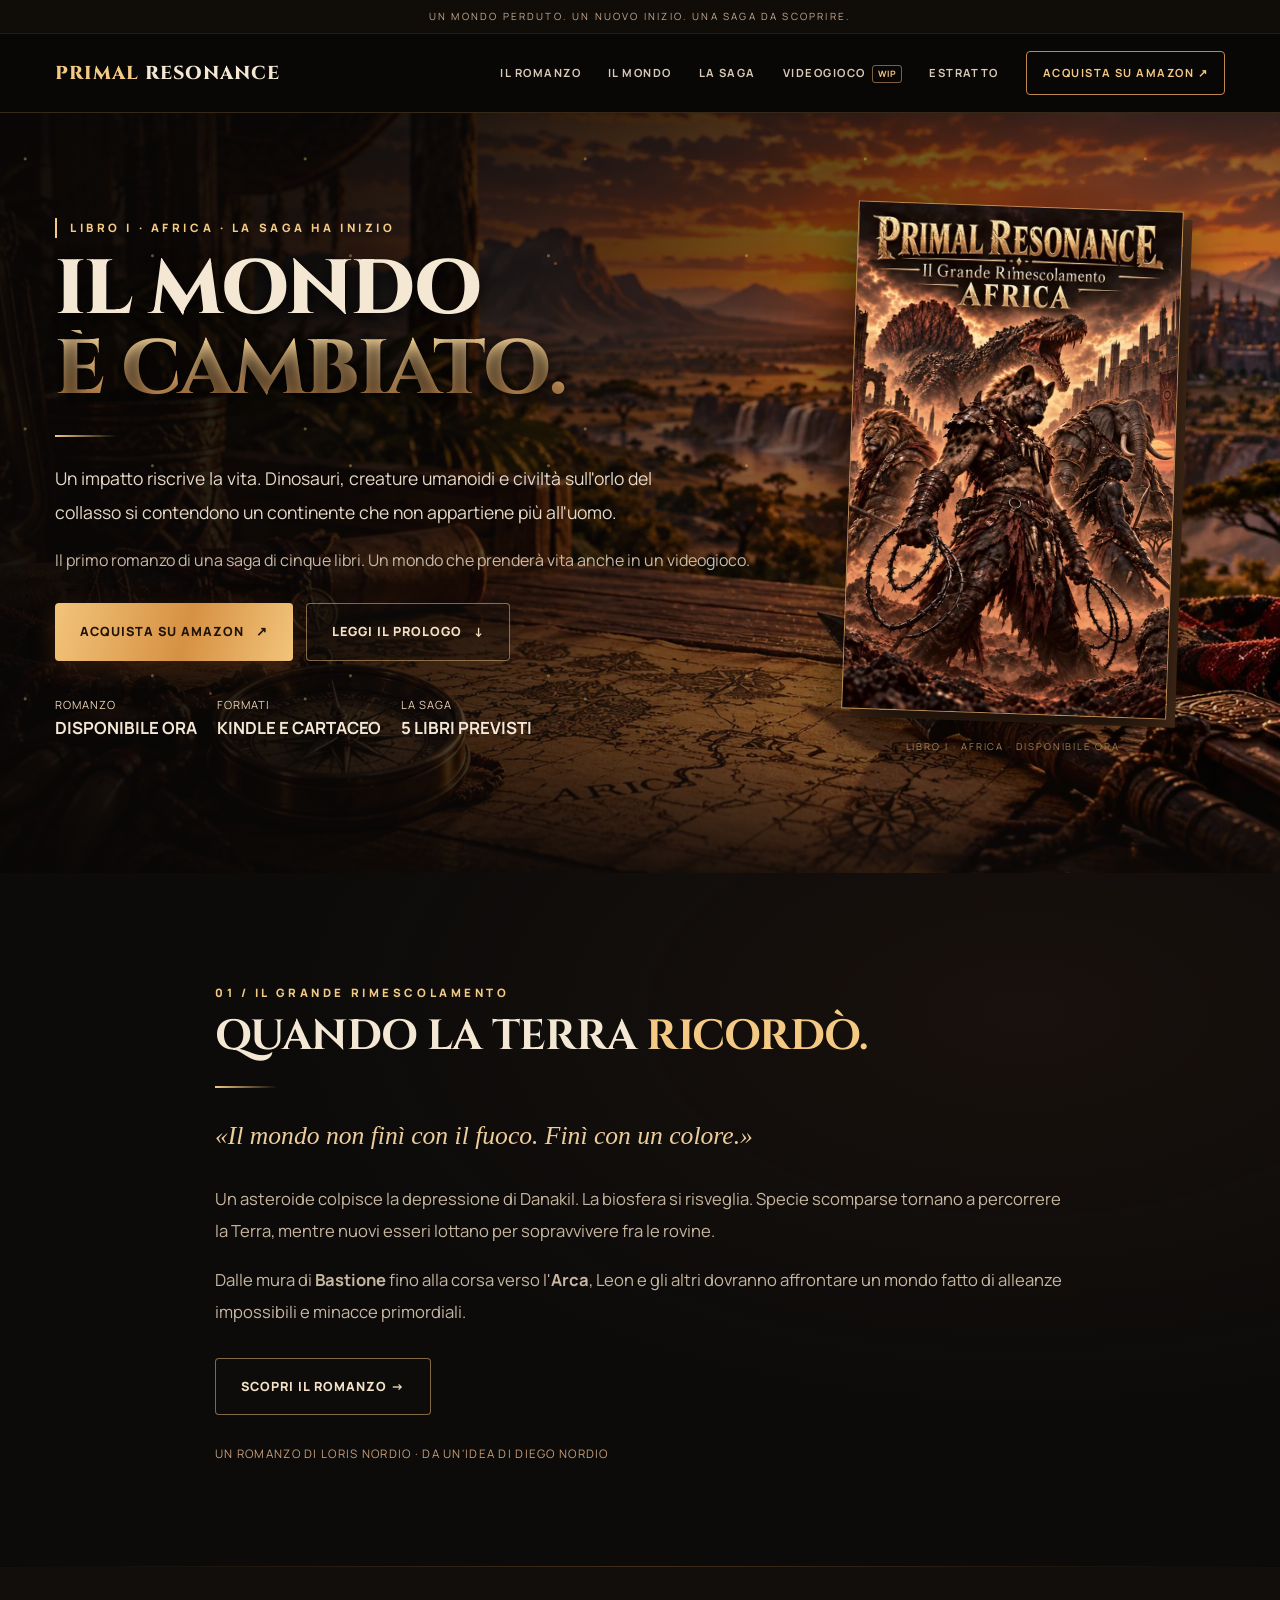
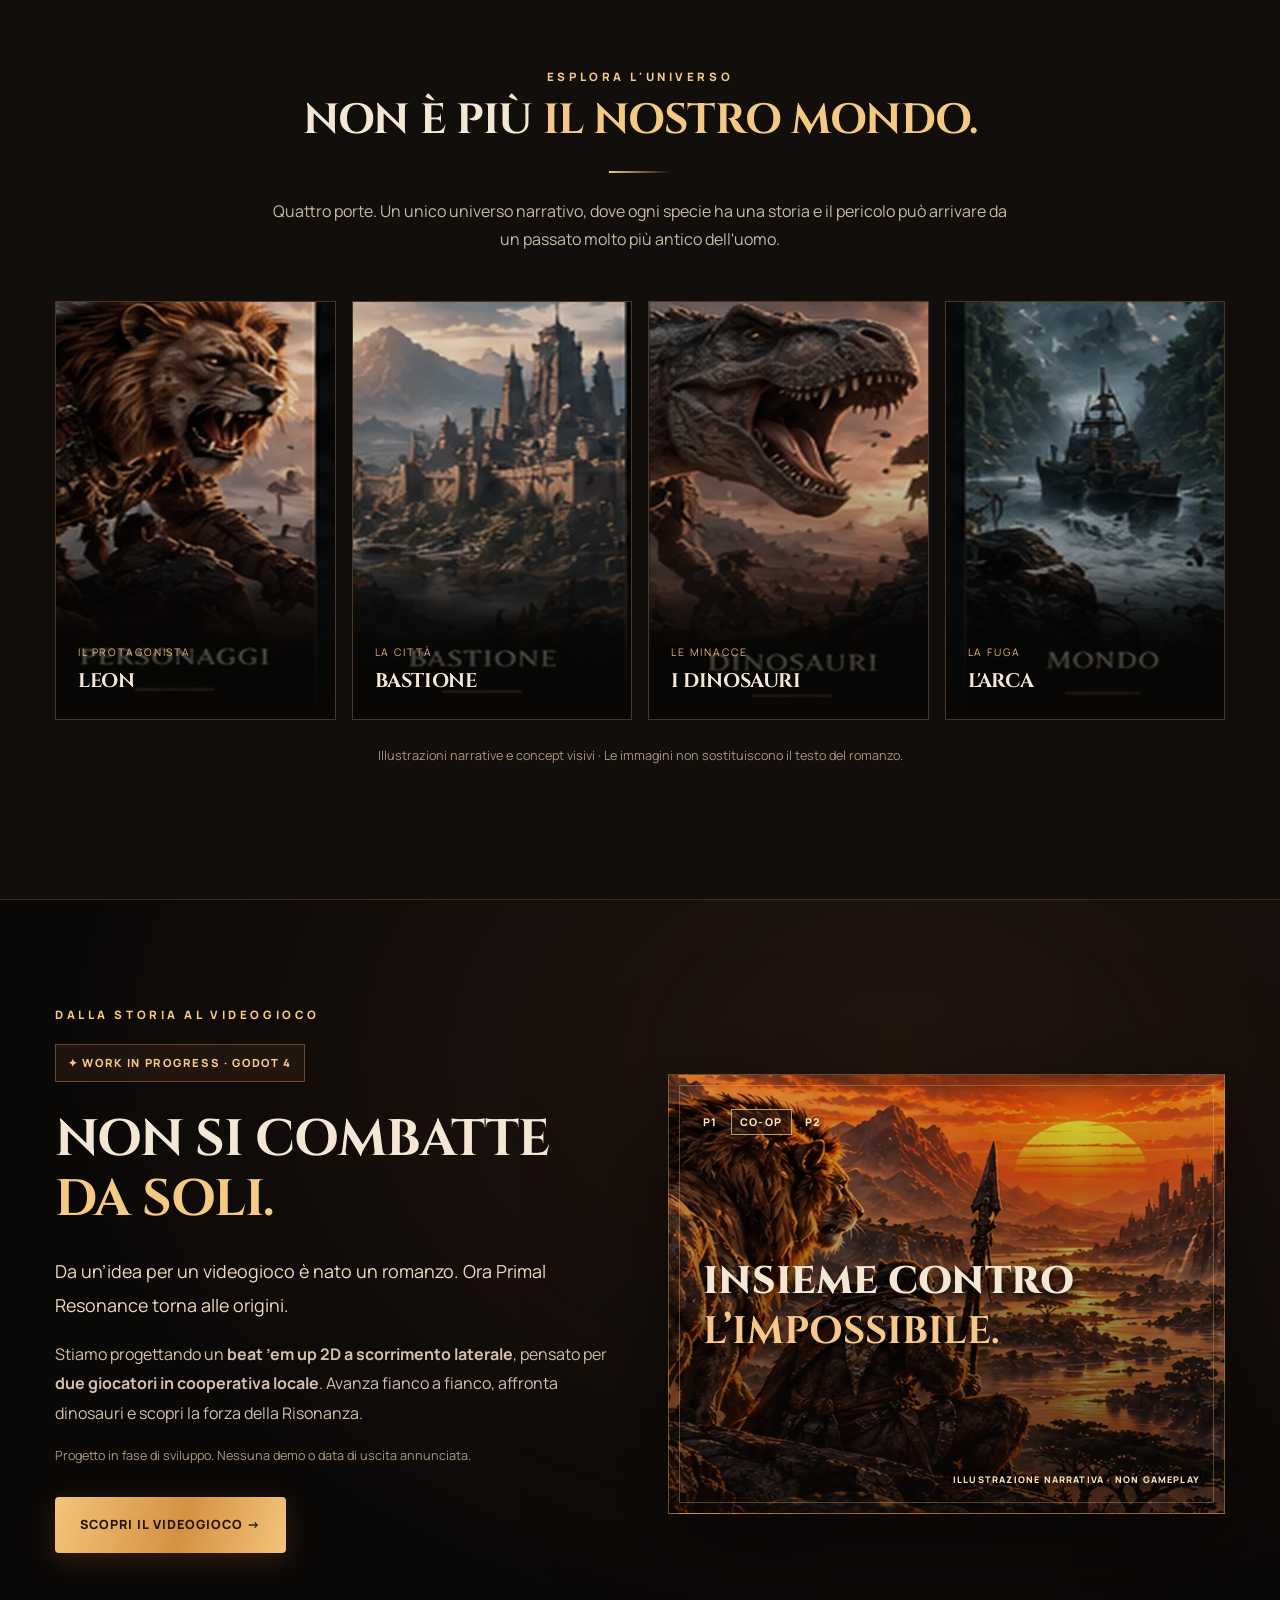
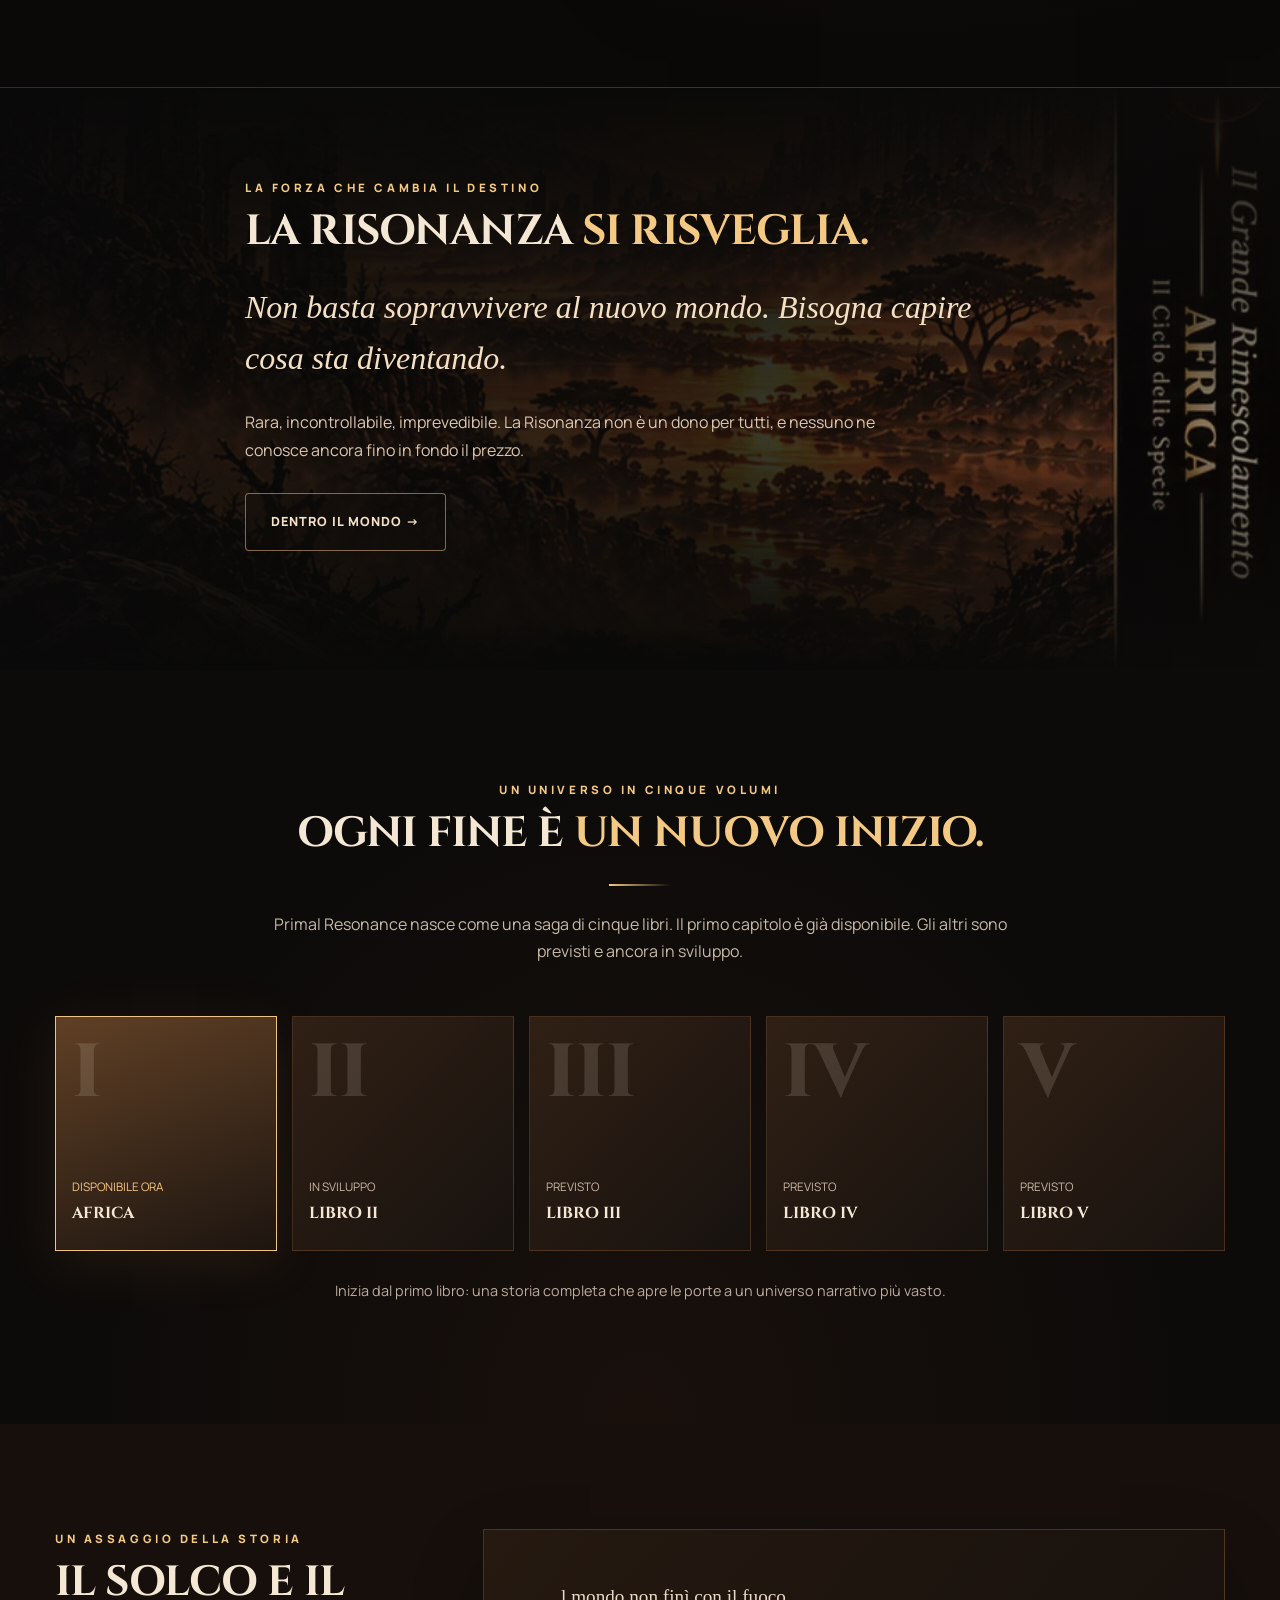
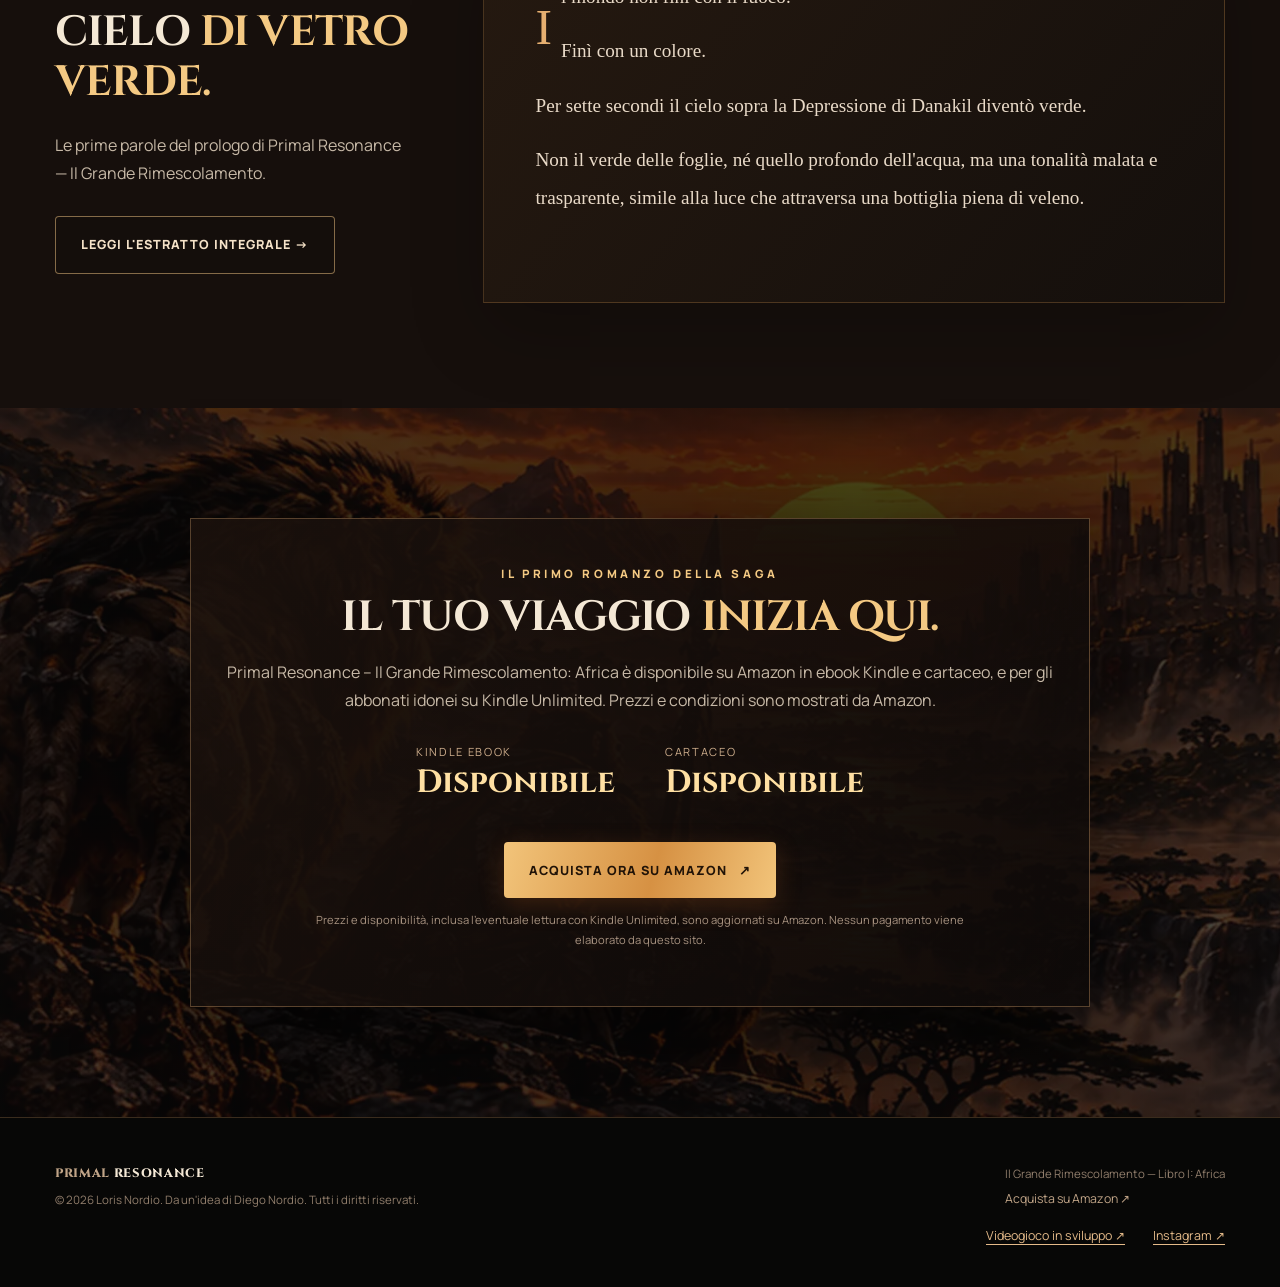
==== commit 6f2f842d: "Use the exact official Amazon KDP cover across Primal Resonance site" ====
--- a/previews/primal-resonance/index.html
+++ b/previews/primal-resonance/index.html
@@ -1,5 +1,5 @@
-<!doctype html><html lang="it"><head><meta charset="utf-8"><meta name="viewport" content="width=device-width,initial-scale=1"><meta name="theme-color" content="#100b0a"><meta name="robots" content="noindex,nofollow" data-replace-on-production="index,follow"><title>Primal Resonance | Il Grande Rimescolamento: Africa – Romanzo fantasy post-apocalittico</title><meta name="description" content="Scopri Primal Resonance, il primo romanzo di una saga di 5 libri: animali umanoidi, dinosauri, Risonanza e sopravvivenza in un’Africa post-apocalittica. Kindle e cartaceo su Amazon."><link rel="icon" href="assets/favicon.svg" type="image/svg+xml"><link rel="stylesheet" href="assets/style.css"><meta property="og:type" content="website"><meta property="og:title" content="Primal Resonance | Il Grande Rimescolamento: Africa – Romanzo fantasy post-apocalittico"><meta property="og:description" content="Scopri Primal Resonance, il primo romanzo di una saga di 5 libri: animali umanoidi, dinosauri, Risonanza e sopravvivenza in un’Africa post-apocalittica. Kindle e cartaceo su Amazon."><meta property="og:image" content="https://raw.githubusercontent.com/SYSTEMTOOLBOX/Kairon-Labs-Studio/main/previews/primal-resonance/assets/copertina-anteprima.webp"><meta name="twitter:card" content="summary_large_image"><script type="application/ld+json">{"@context":"https://schema.org","@type":"Book","name":"Primal Resonance – Il Grande Rimescolamento: Il Ciclo delle Specie – Libro I: Africa","author":{"@type":"Person","name":"Loris Nordio"},"inLanguage":"it","genre":["Fantascienza post-apocalittica","Fantasy","Avventura"],"url":"https://amzn.eu/d/0b8uxU1U","description":"Romanzo post-apocalittico ambientato in un'Africa trasformata da un evento cosmico; primo libro di una saga prevista di cinque romanzi."}</script></head><body><div class="topline">Un mondo perduto. Un nuovo inizio. Una saga da scoprire.</div><header class="nav-wrap"><div class="container nav"><a class="brand" href="index.html">PRIMAL <i>RESONANCE</i></a><button class="mobile-nav-button" aria-label="Apri navigazione" aria-expanded="false">☰</button><nav class="nav-links" aria-label="Navigazione principale"><a href="romanzo.html" class="">Il romanzo</a><a href="mondo.html" class="">Il mondo</a><a href="saga.html" class="">La saga</a><a href="videogioco.html" class="">Videogioco <span class="nav-wip">WIP</span></a><a href="estratto.html" class="">Estratto</a><a class="nav-cta" href="https://amzn.eu/d/0b8uxU1U" target="_blank" rel="noopener noreferrer">Acquista su Amazon ↗</a></nav></div></header>
-<main><section class="hero" id="inizio"><div class="container hero-inner"><div><div class="eyebrow hero-kicker">Libro I · Africa · La saga ha inizio</div><h1><span class="line">IL MONDO</span><span class="line gold">È CAMBIATO.</span></h1><div class="dash"></div><p class="hero-lead">Un impatto riscrive la vita. Dinosauri, creature umanoidi e civiltà sull'orlo del collasso si contendono un continente che non appartiene più all'uomo.</p><p class="muted">Il primo romanzo di una saga di cinque libri. Un mondo che prenderà vita anche in un videogioco.</p><div class="btn-row"><a class="btn btn-gold" href="https://amzn.eu/d/0b8uxU1U" target="_blank" rel="noopener noreferrer">Acquista su Amazon <span aria-hidden="true">↗</span></a><a class="btn btn-outline" href="estratto.html">Leggi il prologo <span aria-hidden="true">↓</span></a></div><div class="hero-foot"><div>Romanzo<b>Disponibile ora</b></div><div>Formati<b>Kindle e cartaceo</b></div><div>La saga<b>5 libri previsti</b></div></div></div><aside class="hero-cover" aria-label="Copertina del libro"><div class="hero-cover-glow"></div><img src="assets/copertina-anteprima.webp" alt="Copertina del romanzo Primal Resonance – Il Grande Rimescolamento – Africa" width="324" height="512" fetchpriority="high"><span class="hero-cover-caption">LIBRO I · AFRICA · DISPONIBILE ORA</span></aside></div></section>
+<!doctype html><html lang="it"><head><meta charset="utf-8"><meta name="viewport" content="width=device-width,initial-scale=1"><meta name="theme-color" content="#100b0a"><meta name="robots" content="noindex,nofollow" data-replace-on-production="index,follow"><title>Primal Resonance | Il Grande Rimescolamento: Africa – Romanzo fantasy post-apocalittico</title><meta name="description" content="Scopri Primal Resonance, il primo romanzo di una saga di 5 libri: animali umanoidi, dinosauri, Risonanza e sopravvivenza in un’Africa post-apocalittica. Kindle e cartaceo su Amazon."><link rel="icon" href="assets/favicon.svg" type="image/svg+xml"><link rel="stylesheet" href="assets/style.css"><meta property="og:type" content="website"><meta property="og:title" content="Primal Resonance | Il Grande Rimescolamento: Africa – Romanzo fantasy post-apocalittico"><meta property="og:description" content="Scopri Primal Resonance, il primo romanzo di una saga di 5 libri: animali umanoidi, dinosauri, Risonanza e sopravvivenza in un’Africa post-apocalittica. Kindle e cartaceo su Amazon."><meta property="og:image" content="https://raw.githubusercontent.com/SYSTEMTOOLBOX/Kairon-Labs-Studio/main/previews/primal-resonance/assets/copertina-ufficiale-kdp.webp"><meta name="twitter:card" content="summary_large_image"><script type="application/ld+json">{"@context":"https://schema.org","@type":"Book","name":"Primal Resonance – Il Grande Rimescolamento: Il Ciclo delle Specie – Libro I: Africa","author":{"@type":"Person","name":"Loris Nordio"},"inLanguage":"it","genre":["Fantascienza post-apocalittica","Fantasy","Avventura"],"url":"https://amzn.eu/d/0b8uxU1U","description":"Romanzo post-apocalittico ambientato in un'Africa trasformata da un evento cosmico; primo libro di una saga prevista di cinque romanzi."}</script></head><body><div class="topline">Un mondo perduto. Un nuovo inizio. Una saga da scoprire.</div><header class="nav-wrap"><div class="container nav"><a class="brand" href="index.html">PRIMAL <i>RESONANCE</i></a><button class="mobile-nav-button" aria-label="Apri navigazione" aria-expanded="false">☰</button><nav class="nav-links" aria-label="Navigazione principale"><a href="romanzo.html" class="">Il romanzo</a><a href="mondo.html" class="">Il mondo</a><a href="saga.html" class="">La saga</a><a href="videogioco.html" class="">Videogioco <span class="nav-wip">WIP</span></a><a href="estratto.html" class="">Estratto</a><a class="nav-cta" href="https://amzn.eu/d/0b8uxU1U" target="_blank" rel="noopener noreferrer">Acquista su Amazon ↗</a></nav></div></header>
+<main><section class="hero" id="inizio"><div class="container hero-inner"><div><div class="eyebrow hero-kicker">Libro I · Africa · La saga ha inizio</div><h1><span class="line">IL MONDO</span><span class="line gold">È CAMBIATO.</span></h1><div class="dash"></div><p class="hero-lead">Un impatto riscrive la vita. Dinosauri, creature umanoidi e civiltà sull'orlo del collasso si contendono un continente che non appartiene più all'uomo.</p><p class="muted">Il primo romanzo di una saga di cinque libri. Un mondo che prenderà vita anche in un videogioco.</p><div class="btn-row"><a class="btn btn-gold" href="https://amzn.eu/d/0b8uxU1U" target="_blank" rel="noopener noreferrer">Acquista su Amazon <span aria-hidden="true">↗</span></a><a class="btn btn-outline" href="estratto.html">Leggi il prologo <span aria-hidden="true">↓</span></a></div><div class="hero-foot"><div>Romanzo<b>Disponibile ora</b></div><div>Formati<b>Kindle e cartaceo</b></div><div>La saga<b>5 libri previsti</b></div></div></div><aside class="hero-cover" aria-label="Copertina del libro"><div class="hero-cover-glow"></div><img src="assets/copertina-ufficiale-kdp.webp" alt="Copertina del romanzo Primal Resonance – Il Grande Rimescolamento – Africa" width="324" height="512" fetchpriority="high"><span class="hero-cover-caption">LIBRO I · AFRICA · DISPONIBILE ORA</span></aside></div></section>
 <section class="story" id="storia"><div class="container two story-text-only"><div class="story-copy"><div class="eyebrow">01 / Il Grande Rimescolamento</div><h2>QUANDO LA TERRA <span class="gold">RICORDÒ.</span></h2><div class="dash"></div><p class="intro">«Il mondo non finì con il fuoco. Finì con un colore.»</p><p class="text-lg">Un asteroide colpisce la depressione di Danakil. La biosfera si risveglia. Specie scomparse tornano a percorrere la Terra, mentre nuovi esseri lottano per sopravvivere fra le rovine.</p><p class="text-lg">Dalle mura di <b>Bastione</b> fino alla corsa verso l'<b>Arca</b>, Leon e gli altri dovranno affrontare un mondo fatto di alleanze impossibili e minacce primordiali.</p><div class="btn-row"><a class="btn btn-outline" href="romanzo.html">Scopri il romanzo →</a></div><div class="signature">UN ROMANZO DI LORIS NORDIO · DA UN'IDEA DI DIEGO NORDIO</div></div></div></section>
 <div class="dark-rule"></div><section class="world" id="esplora"><div class="container"><div class="section-header"><div class="eyebrow">Esplora l'universo</div><h2>NON È PIÙ <span class="gold">IL NOSTRO MONDO.</span></h2><div class="dash"></div><p class="muted">Quattro porte. Un unico universo narrativo, dove ogni specie ha una storia e il pericolo può arrivare da un passato molto più antico dell'uomo.</p></div><div class="world-grid"><a class="world-card world-card--first" href="mondo.html#leon"><img src="assets/leon-ritratto.webp" loading="lazy" alt="Illustrazione del guerriero leone umanoide" width="430" height="740"><div class="card-label"><span>Il protagonista</span><h3>Leon</h3></div></a><a class="world-card" href="mondo.html#bastione"><img src="assets/bastione-citta.webp" loading="lazy" alt="La città fortificata di Bastione" width="430" height="740"><div class="card-label"><span>La città</span><h3>Bastione</h3></div></a><a class="world-card" href="mondo.html#dinosauri"><img src="assets/dinosauro.webp" loading="lazy" alt="Dinosauro predatore in un mondo post-apocalittico" width="430" height="740"><div class="card-label"><span>Le minacce</span><h3>I dinosauri</h3></div></a><a class="world-card" href="mondo.html#arca"><img src="assets/mondo-arca.webp" loading="lazy" alt="Imbarcazione in un paesaggio post-apocalittico" width="430" height="740"><div class="card-label"><span>La fuga</span><h3>L'Arca</h3></div></a></div><p class="world-foot">Illustrazioni narrative e concept visivi · Le immagini non sostituiscono il testo del romanzo.</p></div></section>
 <section class="game-spotlight" id="videogioco"><div class="container game-spotlight-grid"><div class="game-spotlight-content"><div class="eyebrow">DALLA STORIA AL VIDEOGIOCO</div><div class="game-progress">✦ WORK IN PROGRESS · GODOT 4</div><h2>NON SI COMBATTE <span class="gold">DA SOLI.</span></h2><p class="game-lead">Da un’idea per un videogioco è nato un romanzo. Ora Primal Resonance torna alle origini.</p><p>Stiamo progettando un <strong>beat ’em up 2D a scorrimento laterale</strong>, pensato per <strong>due giocatori in cooperativa locale</strong>. Avanza fianco a fianco, affronta dinosauri e scopri la forza della Risonanza.</p><p class="game-fine">Progetto in fase di sviluppo. Nessuna demo o data di uscita annunciata.</p><div class="btn-row"><a class="btn btn-gold" href="videogioco.html">Scopri il videogioco →</a></div></div><div class="game-spotlight-visual" role="img" aria-label="Paesaggio narrativo africano post-apocalittico, non uno screenshot del gioco"><div class="game-screen-top">P1 <span>CO-OP</span> P2</div><div class="game-screen-heading">INSIEME CONTRO<br><strong>L’IMPOSSIBILE.</strong></div><div class="game-screen-bottom">ILLUSTRAZIONE NARRATIVA · NON GAMEPLAY</div></div></div></section>
--- a/previews/primal-resonance/assets/style.css
+++ b/previews/primal-resonance/assets/style.css
@@ -41,3 +41,88 @@
 .story .two.story-text-only{display:block;max-width:960px}
 .story .story-text-only .story-copy{margin:0 auto;max-width:850px}
 @media(max-width:760px){.story .two.story-text-only{max-width:none}}
+
+
+/* October 2026 refresh: book cover, game work-in-progress and responsive navigation */
+:focus-visible{outline:2px solid #f4c983;outline-offset:4px}
+.nav-wip{font-size:.55rem;padding:2px 5px;margin-left:3px;border:1px solid #bc8d60a8;border-radius:3px;color:#f6c584;letter-spacing:.05em}
+.hero-inner{grid-template-columns:minmax(0,1.15fr) minmax(270px,.7fr);gap:48px;align-items:center}
+.hero-cover{position:relative;display:flex;flex-direction:column;align-items:center;isolation:isolate;width:min(325px,100%);justify-self:center}
+.hero-cover-glow{position:absolute;inset:12%;background:#d77030;filter:blur(75px);opacity:.28;z-index:-1}
+.hero-cover img{width:100%;height:auto;display:block;border:1px solid #b98c59;box-shadow:0 24px 65px #000c,9px 8px 0 #51321c;transform:rotate(2deg);transition:transform .5s}
+.hero-cover:hover img{transform:rotate(0deg) translateY(-4px)}
+.hero-cover-caption{font-size:.6rem;letter-spacing:.2em;text-align:center;text-transform:uppercase;color:#e8bd80;margin-top:25px}
+.hero-foot{gap:20px}
+.world-card img{height:122%;max-width:none;object-fit:cover;object-position:center top}
+.game-spotlight{padding:105px 0;background:radial-gradient(ellipse at 70% 20%,#57301c53,transparent 65%),#0b0908;border-block:1px solid #98684259}
+.game-spotlight-grid{display:grid;grid-template-columns:1fr 1fr;gap:55px;align-items:center}
+.game-spotlight h2{font-size:clamp(2.15rem,4vw,4.1rem)}
+.game-progress{display:inline-block;padding:8px 12px;border:1px solid #b1805180;background:#33201386;color:#f3c88e;font-size:.7rem;font-weight:800;letter-spacing:.15em;margin:19px 0}
+.game-spotlight p{color:#d3c1ad;line-height:1.85}
+.game-lead{color:#f0dabe!important;font-size:1.12rem}
+.game-fine{color:#ac9783!important;font-size:.79rem}
+.game-spotlight-visual{min-height:440px;position:relative;display:flex;flex-direction:column;justify-content:center;padding:34px;border:1px solid #d2a16570;background:linear-gradient(180deg,#100a0822,#0c0908b4),url('bastione-panorama.webp') center/cover;box-shadow:0 25px 100px #0008}
+.game-spotlight-visual:after{content:"";position:absolute;inset:10px;border:1px solid #e8b47457;pointer-events:none}
+.game-screen-top,.game-screen-bottom{font:.67rem Manrope,sans-serif;color:#fae4c1;font-weight:800;letter-spacing:.13em;text-shadow:0 1px 9px #000}
+.game-screen-top span{display:inline-block;padding:5px 8px;border:1px solid #efcc9fba;margin:0 10px;background:#2c1b13a8}
+.game-screen-bottom{position:absolute;bottom:27px;right:24px;font-size:.57rem}
+.game-screen-heading{font:800 clamp(1.7rem,3vw,3.3rem)/1.3 Cinzel,Georgia,serif;text-shadow:0 3px 12px #000;max-width:90%;margin:auto 0;color:#f4e8d5}
+.game-screen-heading strong{color:#f5c78b}
+.footer-game{display:flex;justify-content:flex-end;gap:28px;padding-top:10px}
+.footer-game a{color:#e4ba89;font-size:.78rem;text-decoration:underline;text-underline-offset:4px}
+.game-hero{position:relative;padding:104px 0 92px;background:linear-gradient(90deg,#090806f3,#120d0bc9 66%,#1a0d0788),url('bastione-panorama.webp') center/cover}
+.game-hero h1{font-size:clamp(2.7rem,5vw,5rem);max-width:1010px}
+.game-hero p{max-width:780px}
+.game-hero-statline{display:flex;flex-wrap:wrap;gap:12px;margin-top:28px}
+.game-hero-statline span{display:inline-block;padding:9px 12px;border:1px solid #ad7f526e;background:#20130dc9;color:#e3d0b7;font-size:.76rem}
+.game-hero-statline b{color:#f1c38a}
+.game-body{padding:95px 0 110px;background:radial-gradient(ellipse at 80% 30%,#32201b52,transparent 60%),#0c0b0a}
+.game-story{max-width:850px;margin:0 auto}
+.game-story h2{margin-top:17px}
+.game-story p{font-size:1.05rem;color:#d4c1ad;line-height:1.9}
+.game-roadmap{margin-top:98px}
+.game-mechanics{display:grid;grid-template-columns:repeat(2,minmax(0,1fr));gap:19px;margin:34px 0}
+.game-mechanic{background:linear-gradient(150deg,#281810,#110e0b);border:1px solid #ac754a66;padding:27px}
+.mechanic-icon{font:800 2.5rem Cinzel,serif;color:#f3ba80}
+.game-mechanic h3{margin:15px 0 7px;font-size:1.13rem}
+.game-mechanic p{font-size:.92rem;line-height:1.8;color:#c5b09b}
+.game-stages{display:grid;grid-template-columns:repeat(4,minmax(0,1fr));gap:13px;margin:36px 0}
+.game-stage{padding:24px 17px;background:linear-gradient(160deg,#2b1c14,#130f0c);border:1px solid #986c4c75}
+.game-stage:first-child{border-color:#ebbb81}
+.game-stage-number{font:800 2.7rem Cinzel,serif;color:#a57754}
+.game-stage h3{margin:16px 0 11px;font-size:1rem}
+.game-stage p{font-size:.86rem;color:#baa693;line-height:1.7}
+.game-stage .game-status{font-size:.7rem;text-transform:uppercase;letter-spacing:.06em;color:#e7b57c}
+.game-disclaimer{border-left:3px solid #e3b781;background:#23180f;padding:24px 29px;color:#d9c4af;line-height:1.8}
+.game-close{border:1px solid #bd8b5d79;padding:60px 25px;text-align:center;background:radial-gradient(ellipse at 50% 0,#60391a4a,#100d0b)}
+.game-close p{max-width:660px;margin:0 auto 22px;color:#cdb9a2}
+.game-close .btn-row{justify-content:center}
+@media(max-width:1180px){
+.nav{height:66px}
+.nav-wrap .mobile-nav-button{display:block}
+.nav-wrap .nav-links{display:none;position:absolute;left:0;right:0;top:66px;background:#100b0af7;border-bottom:1px solid #eeb9785c;padding:19px 22px;flex-direction:column;align-items:stretch;gap:14px}
+.nav-wrap .nav-links.open{display:flex}
+.nav-links a{font-size:.81rem}
+}
+@media(max-width:880px){
+.hero-inner{grid-template-columns:1fr;gap:33px}
+.hero-cover{width:min(300px,67vw)}
+.game-spotlight-grid{grid-template-columns:1fr;gap:45px}
+.game-spotlight-visual{min-height:370px}
+.game-stages{grid-template-columns:repeat(2,1fr)}
+}
+@media(max-width:760px){
+.nav-wrap .nav-links{top:62px}
+.hero-inner{grid-template-columns:minmax(0,1fr);gap:32px;padding:65px 0}
+.hero-cover{width:min(255px,74vw)}
+.hero h1{font-size:clamp(2.75rem,10.5vw,4.4rem)}
+.game-spotlight{padding:70px 0}
+.game-spotlight-visual{min-height:330px;padding:25px}
+.game-screen-heading{font-size:clamp(1.65rem,7vw,2.75rem)}
+.game-hero{padding:74px 0 65px}
+.game-body{padding:60px 0 80px}
+.game-stages,.game-mechanics{grid-template-columns:1fr}
+.game-roadmap{margin-top:65px}
+.footer-game{justify-content:center;flex-wrap:wrap}
+}
+@media(max-width:400px){.hero-cover{width:min(225px,70vw)}.game-screen-bottom{font-size:.46rem}.game-spotlight-visual{min-height:290px}}
